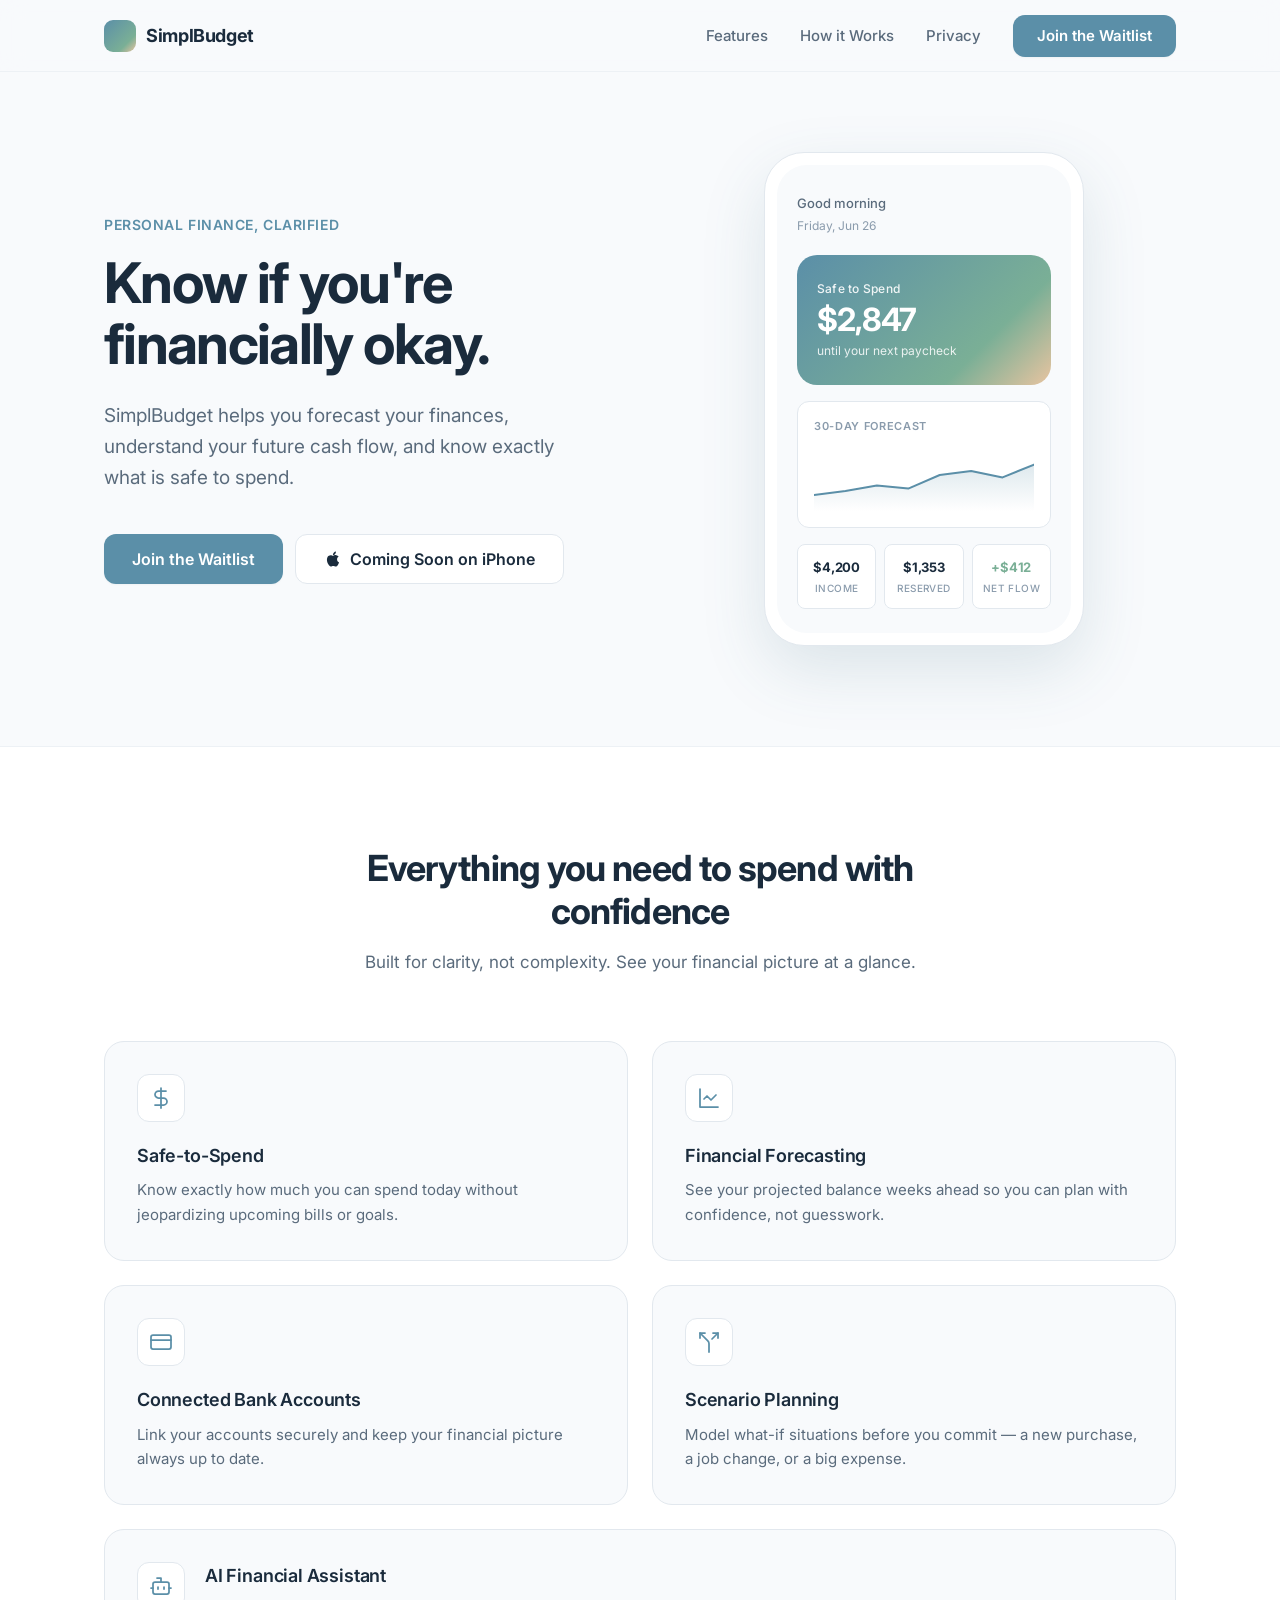
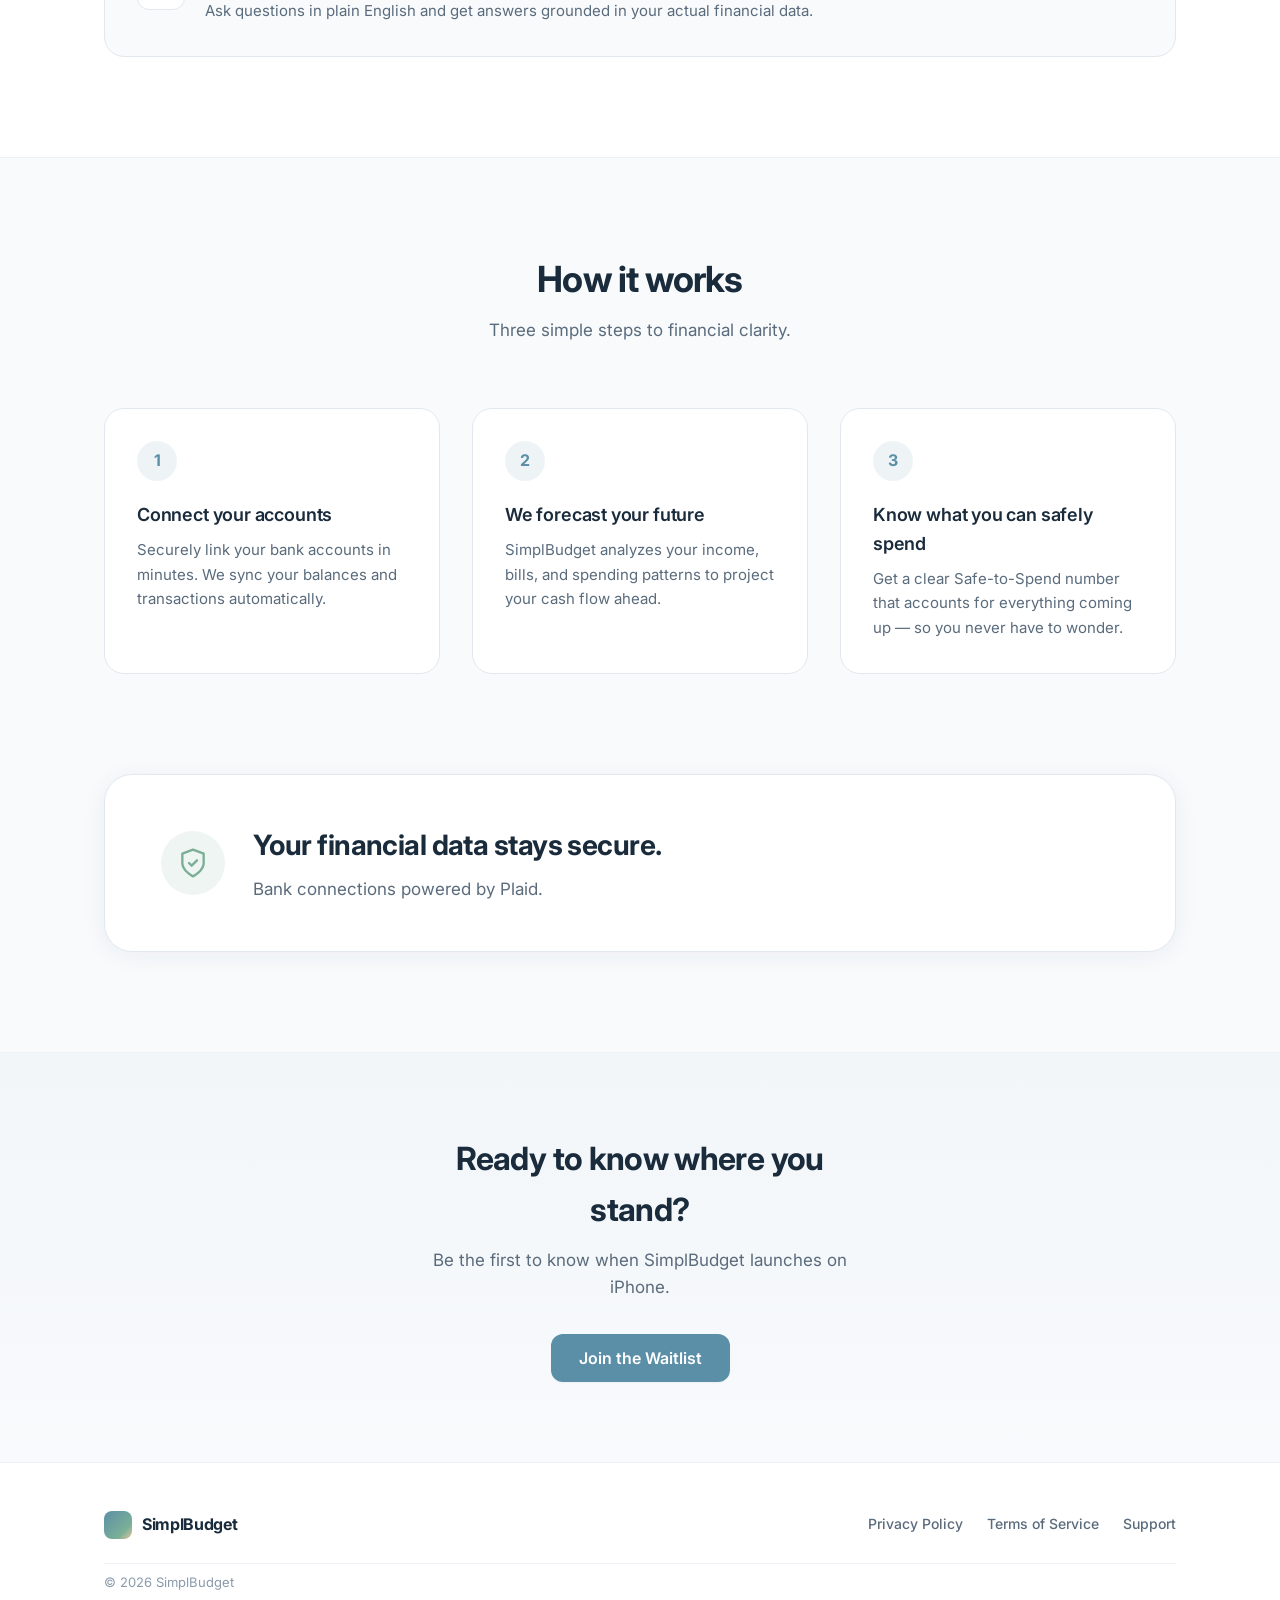
==== index.html @ ec65a3b5 "Add SimplBudget marketing landing page. Static HTML/CSS/JS site for waitlist and product overview, r" ====
<!DOCTYPE html>
<html lang="en">
<head>
  <meta charset="UTF-8">
  <meta name="viewport" content="width=device-width, initial-scale=1.0">
  <meta name="description" content="SimplBudget helps you forecast your finances, understand your future cash flow, and know exactly what is safe to spend.">
  <title>SimplBudget — Know if you're financially okay</title>
  <link rel="preconnect" href="https://fonts.googleapis.com">
  <link rel="preconnect" href="https://fonts.gstatic.com" crossorigin>
  <link href="https://fonts.googleapis.com/css2?family=Inter:wght@400;500;600;700&display=swap" rel="stylesheet">
  <link rel="stylesheet" href="style.css">
</head>
<body>

  <header class="site-header">
    <div class="container header-inner">
      <a href="/" class="logo" aria-label="SimplBudget home">
        <span class="logo-mark" aria-hidden="true"></span>
        <span class="logo-text">SimplBudget</span>
      </a>
      <nav class="site-nav" id="site-nav" aria-label="Main navigation">
        <a href="#features">Features</a>
        <a href="#how-it-works">How it Works</a>
        <a href="#privacy">Privacy</a>
      </nav>
      <button type="button" class="btn btn-primary btn-header" data-waitlist-open>
        Join the Waitlist
      </button>
      <button type="button" class="nav-toggle" id="nav-toggle" aria-label="Open menu" aria-expanded="false" aria-controls="site-nav">
        <span></span>
        <span></span>
      </button>
    </div>
  </header>

  <main>

    <section class="hero">
      <div class="container hero-inner">
        <div class="hero-content">
          <p class="eyebrow">Personal finance, clarified</p>
          <h1>Know if you're financially okay.</h1>
          <p class="hero-subheadline">
            SimplBudget helps you forecast your finances, understand your future cash flow,
            and know exactly what is safe to spend.
          </p>
          <div class="hero-actions">
            <button type="button" class="btn btn-primary btn-lg" data-waitlist-open>
              Join the Waitlist
            </button>
            <span class="btn btn-secondary btn-lg btn-badge">
              <svg class="apple-icon" width="18" height="18" viewBox="0 0 24 24" fill="currentColor" aria-hidden="true">
                <path d="M18.71 19.5c-.83 1.24-1.71 2.45-3.05 2.47-1.34.03-1.77-.79-3.29-.79-1.53 0-2 .77-3.27.82-1.31.05-2.3-1.32-3.14-2.53C4.25 17 2.94 12.45 4.7 9.39c.87-1.52 2.43-2.48 4.12-2.51 1.28-.02 2.5.87 3.29.87.78 0 2.26-1.07 3.8-.91.65.03 2.47.26 3.64 1.98-.09.06-2.17 1.28-2.15 3.81.03 3.02 2.65 4.03 2.68 4.04-.03.07-.42 1.44-1.38 2.83M13 3.5c.73-.83 1.94-1.46 2.94-1.5.13 1.17-.34 2.35-1.04 3.19-.69.85-1.83 1.51-2.95 1.42-.15-1.15.41-2.35 1.05-3.11z"/>
              </svg>
              Coming Soon on iPhone
            </span>
          </div>
        </div>

        <div class="hero-visual" aria-hidden="true">
          <div class="phone-frame">
            <div class="phone-screen">
              <div class="app-preview">
                <div class="app-header">
                  <span class="app-greeting">Good morning</span>
                  <span class="app-date">Friday, Jun 26</span>
                </div>
                <div class="safe-card">
                  <span class="safe-label">Safe to Spend</span>
                  <span class="safe-amount">$2,847</span>
                  <span class="safe-sub">until your next paycheck</span>
                </div>
                <div class="forecast-card">
                  <span class="forecast-label">30-day forecast</span>
                  <div class="forecast-chart">
                    <svg viewBox="0 0 280 80" preserveAspectRatio="none">
                      <defs>
                        <linearGradient id="chart-fill" x1="0" y1="0" x2="0" y2="1">
                          <stop offset="0%" stop-color="#5B8FA8" stop-opacity="0.2"/>
                          <stop offset="100%" stop-color="#5B8FA8" stop-opacity="0"/>
                        </linearGradient>
                      </defs>
                      <path class="chart-area" d="M0,60 L40,55 L80,48 L120,52 L160,35 L200,30 L240,38 L280,22 L280,80 L0,80 Z" fill="url(#chart-fill)"/>
                      <path class="chart-line" d="M0,60 L40,55 L80,48 L120,52 L160,35 L200,30 L240,38 L280,22" fill="none" stroke="#5B8FA8" stroke-width="2.5" stroke-linecap="round" stroke-linejoin="round"/>
                    </svg>
                  </div>
                </div>
                <div class="app-stats">
                  <div class="stat">
                    <span class="stat-value">$4,200</span>
                    <span class="stat-label">Income</span>
                  </div>
                  <div class="stat">
                    <span class="stat-value">$1,353</span>
                    <span class="stat-label">Reserved</span>
                  </div>
                  <div class="stat">
                    <span class="stat-value text-safe">+$412</span>
                    <span class="stat-label">Net flow</span>
                  </div>
                </div>
              </div>
            </div>
          </div>
        </div>
      </div>
    </section>

    <section class="features" id="features">
      <div class="container">
        <div class="section-header">
          <h2>Everything you need to spend with confidence</h2>
          <p>Built for clarity, not complexity. See your financial picture at a glance.</p>
        </div>
        <div class="features-grid">
          <article class="feature-card">
            <div class="feature-icon">
              <svg width="24" height="24" viewBox="0 0 24 24" fill="none" stroke="currentColor" stroke-width="1.75" stroke-linecap="round" stroke-linejoin="round" aria-hidden="true">
                <path d="M12 2v20M17 5H9.5a3.5 3.5 0 0 0 0 7h5a3.5 3.5 0 0 1 0 7H6"/>
              </svg>
            </div>
            <h3>Safe-to-Spend</h3>
            <p>Know exactly how much you can spend today without jeopardizing upcoming bills or goals.</p>
          </article>
          <article class="feature-card">
            <div class="feature-icon">
              <svg width="24" height="24" viewBox="0 0 24 24" fill="none" stroke="currentColor" stroke-width="1.75" stroke-linecap="round" stroke-linejoin="round" aria-hidden="true">
                <path d="M3 3v18h18"/><path d="m19 9-5 5-4-4-3 3"/>
              </svg>
            </div>
            <h3>Financial Forecasting</h3>
            <p>See your projected balance weeks ahead so you can plan with confidence, not guesswork.</p>
          </article>
          <article class="feature-card">
            <div class="feature-icon">
              <svg width="24" height="24" viewBox="0 0 24 24" fill="none" stroke="currentColor" stroke-width="1.75" stroke-linecap="round" stroke-linejoin="round" aria-hidden="true">
                <rect x="2" y="5" width="20" height="14" rx="2"/><path d="M2 10h20"/>
              </svg>
            </div>
            <h3>Connected Bank Accounts</h3>
            <p>Link your accounts securely and keep your financial picture always up to date.</p>
          </article>
          <article class="feature-card">
            <div class="feature-icon">
              <svg width="24" height="24" viewBox="0 0 24 24" fill="none" stroke="currentColor" stroke-width="1.75" stroke-linecap="round" stroke-linejoin="round" aria-hidden="true">
                <path d="M16 3h5v5"/><path d="M8 3H3v5"/><path d="M12 22v-8.3a4 4 0 0 0-1.172-2.872L3 3"/><path d="m15 9 6-6"/>
              </svg>
            </div>
            <h3>Scenario Planning</h3>
            <p>Model what-if situations before you commit — a new purchase, a job change, or a big expense.</p>
          </article>
          <article class="feature-card feature-card-wide">
            <div class="feature-icon">
              <svg width="24" height="24" viewBox="0 0 24 24" fill="none" stroke="currentColor" stroke-width="1.75" stroke-linecap="round" stroke-linejoin="round" aria-hidden="true">
                <path d="M12 8V4H8"/><rect width="16" height="12" x="4" y="8" rx="2"/><path d="M2 14h2"/><path d="M20 14h2"/><path d="M15 13v2"/><path d="M9 13v2"/>
              </svg>
            </div>
            <h3>AI Financial Assistant</h3>
            <p>Ask questions in plain English and get answers grounded in your actual financial data.</p>
          </article>
        </div>
      </div>
    </section>

    <section class="how-it-works" id="how-it-works">
      <div class="container">
        <div class="section-header">
          <h2>How it works</h2>
          <p>Three simple steps to financial clarity.</p>
        </div>
        <ol class="steps">
          <li class="step">
            <span class="step-number">1</span>
            <div class="step-content">
              <h3>Connect your accounts</h3>
              <p>Securely link your bank accounts in minutes. We sync your balances and transactions automatically.</p>
            </div>
          </li>
          <li class="step">
            <span class="step-number">2</span>
            <div class="step-content">
              <h3>We forecast your future</h3>
              <p>SimplBudget analyzes your income, bills, and spending patterns to project your cash flow ahead.</p>
            </div>
          </li>
          <li class="step">
            <span class="step-number">3</span>
            <div class="step-content">
              <h3>Know what you can safely spend</h3>
              <p>Get a clear Safe-to-Spend number that accounts for everything coming up — so you never have to wonder.</p>
            </div>
          </li>
        </ol>
      </div>
    </section>

    <section class="privacy" id="privacy">
      <div class="container">
        <div class="privacy-card">
          <div class="privacy-icon" aria-hidden="true">
            <svg width="32" height="32" viewBox="0 0 24 24" fill="none" stroke="currentColor" stroke-width="1.75" stroke-linecap="round" stroke-linejoin="round">
              <path d="M12 22s8-4 8-10V5l-8-3-8 3v7c0 6 8 10 8 10z"/>
              <path d="m9 12 2 2 4-4"/>
            </svg>
          </div>
          <div class="privacy-content">
            <h2>Your financial data stays secure.</h2>
            <p>Bank connections powered by Plaid.</p>
          </div>
        </div>
      </div>
    </section>

    <section class="cta-banner">
      <div class="container cta-inner">
        <h2>Ready to know where you stand?</h2>
        <p>Be the first to know when SimplBudget launches on iPhone.</p>
        <button type="button" class="btn btn-primary btn-lg" data-waitlist-open>
          Join the Waitlist
        </button>
      </div>
    </section>

  </main>

  <footer class="site-footer">
    <div class="container footer-inner">
      <a href="/" class="logo logo-footer" aria-label="SimplBudget home">
        <span class="logo-mark" aria-hidden="true"></span>
        <span class="logo-text">SimplBudget</span>
      </a>
      <nav class="footer-nav" aria-label="Footer navigation">
        <a href="#privacy-policy">Privacy Policy</a>
        <a href="#terms">Terms of Service</a>
        <a href="mailto:support@simplbudget.com">Support</a>
      </nav>
      <p class="copyright">&copy; 2026 SimplBudget</p>
    </div>
  </footer>

  <div class="modal-overlay" id="waitlist-modal" role="dialog" aria-modal="true" aria-labelledby="modal-title" hidden>
    <div class="modal">
      <button type="button" class="modal-close" id="modal-close" aria-label="Close dialog">
        <svg width="20" height="20" viewBox="0 0 24 24" fill="none" stroke="currentColor" stroke-width="2" stroke-linecap="round" aria-hidden="true">
          <path d="M18 6 6 18M6 6l12 12"/>
        </svg>
      </button>
      <h2 id="modal-title">Join the Waitlist</h2>
      <p class="modal-subtitle">Be the first to know when SimplBudget launches on iPhone.</p>
      <form id="waitlist-form" class="waitlist-form" novalidate>
        <label for="email" class="sr-only">Email address</label>
        <input
          type="email"
          id="email"
          name="email"
          placeholder="you@example.com"
          autocomplete="email"
          required
        >
        <button type="submit" class="btn btn-primary btn-full">Join the Waitlist</button>
      </form>
      <p class="form-message" id="form-message" role="status" aria-live="polite"></p>
    </div>
  </div>

  <script src="script.js"></script>
</body>
</html>
---- style.css ----
/* ==========================================================================
   SimplBudget Landing Page
   Brand palette from app: sky blue #5B8FA8, sage green #7AAF96
   ========================================================================== */

:root {
  --color-primary: #5B8FA8;
  --color-primary-light: #8FB4C8;
  --color-primary-dark: #3D6B82;
  --color-accent: #7AAF96;
  --color-accent-light: #A8CEBB;
  --color-sunrise: #E8C4A0;
  --color-bg: #F8FAFC;
  --color-surface: #FFFFFF;
  --color-surface-elevated: #F2F6F9;
  --color-text: #1A2B3C;
  --color-text-secondary: #5A6B7C;
  --color-text-tertiary: #8A9BAC;
  --color-border: #E2E8EE;
  --color-divider: #EDF1F5;

  --font-sans: "Inter", -apple-system, BlinkMacSystemFont, "Segoe UI", Roboto, sans-serif;

  --radius-sm: 8px;
  --radius-md: 12px;
  --radius-lg: 20px;
  --radius-xl: 28px;

  --shadow-sm: 0 1px 2px rgba(26, 43, 60, 0.04);
  --shadow-md: 0 4px 24px rgba(26, 43, 60, 0.06);
  --shadow-lg: 0 12px 48px rgba(26, 43, 60, 0.08);
  --shadow-phone: 0 24px 64px rgba(61, 107, 130, 0.15);

  --container-max: 1120px;
  --header-height: 72px;
}

/* Reset */

*,
*::before,
*::after {
  box-sizing: border-box;
  margin: 0;
  padding: 0;
}

html {
  scroll-behavior: smooth;
  -webkit-text-size-adjust: 100%;
}

body {
  font-family: var(--font-sans);
  font-size: 16px;
  line-height: 1.6;
  color: var(--color-text);
  background-color: var(--color-bg);
  -webkit-font-smoothing: antialiased;
  -moz-osx-font-smoothing: grayscale;
}

img,
svg {
  display: block;
  max-width: 100%;
}

a {
  color: inherit;
  text-decoration: none;
}

button,
input {
  font: inherit;
  color: inherit;
}

ul,
ol {
  list-style: none;
}

.sr-only {
  position: absolute;
  width: 1px;
  height: 1px;
  padding: 0;
  margin: -1px;
  overflow: hidden;
  clip: rect(0, 0, 0, 0);
  white-space: nowrap;
  border: 0;
}

/* Layout */

.container {
  width: 100%;
  max-width: var(--container-max);
  margin-inline: auto;
  padding-inline: 24px;
}

/* Buttons */

.btn {
  display: inline-flex;
  align-items: center;
  justify-content: center;
  gap: 8px;
  padding: 12px 24px;
  font-size: 0.9375rem;
  font-weight: 600;
  line-height: 1.25;
  border-radius: var(--radius-md);
  border: none;
  cursor: pointer;
  white-space: nowrap;
  transition: background-color 0.15s ease, box-shadow 0.15s ease, color 0.15s ease;
}

.btn-primary {
  background-color: var(--color-primary);
  color: #fff;
  box-shadow: var(--shadow-sm);
}

.btn-primary:hover {
  background-color: var(--color-primary-dark);
  box-shadow: var(--shadow-md);
}

.btn-secondary {
  background-color: var(--color-surface);
  color: var(--color-text);
  border: 1px solid var(--color-border);
}

.btn-secondary:hover {
  background-color: var(--color-surface-elevated);
  border-color: var(--color-text-tertiary);
}

.btn-lg {
  padding: 14px 28px;
  font-size: 1rem;
  border-radius: var(--radius-md);
}

.btn-full {
  width: 100%;
}

.btn-badge {
  cursor: default;
  pointer-events: none;
}

.apple-icon {
  flex-shrink: 0;
}

/* Header */

.site-header {
  position: sticky;
  top: 0;
  z-index: 100;
  height: var(--header-height);
  background-color: rgba(248, 250, 252, 0.85);
  backdrop-filter: blur(12px);
  -webkit-backdrop-filter: blur(12px);
  border-bottom: 1px solid var(--color-divider);
}

.header-inner {
  display: flex;
  align-items: center;
  height: var(--header-height);
  gap: 32px;
}

.logo {
  display: flex;
  align-items: center;
  gap: 10px;
  flex-shrink: 0;
}

.logo-mark {
  width: 32px;
  height: 32px;
  border-radius: 9px;
  background: linear-gradient(135deg, var(--color-primary) 0%, var(--color-accent) 72%, var(--color-sunrise) 100%);
}

.logo-text {
  font-size: 1.125rem;
  font-weight: 700;
  letter-spacing: -0.02em;
  color: var(--color-text);
}

.site-nav {
  display: flex;
  align-items: center;
  gap: 32px;
  margin-left: auto;
}

.site-nav a {
  font-size: 0.9375rem;
  font-weight: 500;
  color: var(--color-text-secondary);
  transition: color 0.15s ease;
}

.site-nav a:hover {
  color: var(--color-text);
}

.btn-header {
  flex-shrink: 0;
}

.nav-toggle {
  display: none;
  flex-direction: column;
  justify-content: center;
  gap: 6px;
  width: 40px;
  height: 40px;
  padding: 8px;
  background: none;
  border: none;
  cursor: pointer;
  margin-left: auto;
}

.nav-toggle span {
  display: block;
  width: 100%;
  height: 2px;
  background-color: var(--color-text);
  border-radius: 1px;
  transition: transform 0.2s ease, opacity 0.2s ease;
}

.nav-toggle[aria-expanded="true"] span:first-child {
  transform: translateY(4px) rotate(45deg);
}

.nav-toggle[aria-expanded="true"] span:last-child {
  transform: translateY(-4px) rotate(-45deg);
}

/* Hero */

.hero {
  padding: 80px 0 100px;
}

.hero-inner {
  display: grid;
  grid-template-columns: 1fr 1fr;
  gap: 64px;
  align-items: center;
}

.eyebrow {
  font-size: 0.875rem;
  font-weight: 600;
  letter-spacing: 0.04em;
  text-transform: uppercase;
  color: var(--color-primary);
  margin-bottom: 16px;
}

.hero h1 {
  font-size: clamp(2.5rem, 5vw, 3.5rem);
  font-weight: 700;
  line-height: 1.1;
  letter-spacing: -0.03em;
  color: var(--color-text);
  margin-bottom: 24px;
}

.hero-subheadline {
  font-size: 1.1875rem;
  line-height: 1.65;
  color: var(--color-text-secondary);
  max-width: 480px;
  margin-bottom: 40px;
}

.hero-actions {
  display: flex;
  flex-wrap: wrap;
  gap: 12px;
}

/* Phone mockup */

.hero-visual {
  display: flex;
  justify-content: center;
}

.phone-frame {
  width: 100%;
  max-width: 320px;
  padding: 12px;
  background: var(--color-surface);
  border-radius: 40px;
  border: 1px solid var(--color-border);
  box-shadow: var(--shadow-phone);
}

.phone-screen {
  border-radius: 30px;
  overflow: hidden;
  background: var(--color-bg);
}

.app-preview {
  padding: 28px 20px 24px;
}

.app-header {
  display: flex;
  flex-direction: column;
  gap: 2px;
  margin-bottom: 20px;
}

.app-greeting {
  font-size: 0.8125rem;
  font-weight: 500;
  color: var(--color-text-secondary);
}

.app-date {
  font-size: 0.75rem;
  color: var(--color-text-tertiary);
}

.safe-card {
  display: flex;
  flex-direction: column;
  gap: 4px;
  padding: 24px 20px;
  border-radius: var(--radius-lg);
  background: linear-gradient(135deg, var(--color-primary) 0%, var(--color-accent) 72%, var(--color-sunrise) 100%);
  color: #fff;
  margin-bottom: 16px;
}

.safe-label {
  font-size: 0.75rem;
  font-weight: 500;
  opacity: 0.9;
  letter-spacing: 0.02em;
}

.safe-amount {
  font-size: 2rem;
  font-weight: 700;
  letter-spacing: -0.03em;
  line-height: 1.1;
}

.safe-sub {
  font-size: 0.75rem;
  opacity: 0.85;
}

.forecast-card {
  padding: 16px;
  background: var(--color-surface);
  border-radius: var(--radius-md);
  border: 1px solid var(--color-border);
  margin-bottom: 16px;
}

.forecast-label {
  display: block;
  font-size: 0.6875rem;
  font-weight: 600;
  text-transform: uppercase;
  letter-spacing: 0.06em;
  color: var(--color-text-tertiary);
  margin-bottom: 12px;
}

.forecast-chart {
  height: 64px;
}

.forecast-chart svg {
  width: 100%;
  height: 100%;
}

.app-stats {
  display: grid;
  grid-template-columns: repeat(3, 1fr);
  gap: 8px;
}

.stat {
  display: flex;
  flex-direction: column;
  gap: 2px;
  padding: 12px 8px;
  background: var(--color-surface);
  border-radius: var(--radius-sm);
  border: 1px solid var(--color-border);
  text-align: center;
}

.stat-value {
  font-size: 0.8125rem;
  font-weight: 700;
  letter-spacing: -0.02em;
  color: var(--color-text);
}

.stat-value.text-safe {
  color: var(--color-accent);
}

.stat-label {
  font-size: 0.625rem;
  font-weight: 500;
  color: var(--color-text-tertiary);
  text-transform: uppercase;
  letter-spacing: 0.04em;
}

/* Section shared */

.section-header {
  text-align: center;
  max-width: 560px;
  margin-inline: auto;
  margin-bottom: 64px;
}

.section-header h2 {
  font-size: clamp(1.75rem, 3.5vw, 2.25rem);
  font-weight: 700;
  letter-spacing: -0.025em;
  line-height: 1.2;
  margin-bottom: 16px;
}

.section-header p {
  font-size: 1.0625rem;
  color: var(--color-text-secondary);
  line-height: 1.6;
}

/* Features */

.features {
  padding: 100px 0;
  background: var(--color-surface);
  border-top: 1px solid var(--color-divider);
  border-bottom: 1px solid var(--color-divider);
}

.features-grid {
  display: grid;
  grid-template-columns: repeat(2, 1fr);
  gap: 24px;
}

.feature-card {
  padding: 32px;
  background: var(--color-bg);
  border-radius: var(--radius-lg);
  border: 1px solid var(--color-border);
}

.feature-card-wide {
  grid-column: 1 / -1;
  display: grid;
  grid-template-columns: auto 1fr;
  grid-template-rows: auto auto;
  column-gap: 20px;
  row-gap: 8px;
  align-items: start;
}

.feature-card-wide .feature-icon {
  grid-row: 1 / 3;
}

.feature-icon {
  display: flex;
  align-items: center;
  justify-content: center;
  width: 48px;
  height: 48px;
  border-radius: var(--radius-md);
  background: var(--color-surface);
  color: var(--color-primary);
  border: 1px solid var(--color-border);
  margin-bottom: 20px;
}

.feature-card-wide .feature-icon {
  margin-bottom: 0;
}

.feature-card h3 {
  font-size: 1.125rem;
  font-weight: 600;
  letter-spacing: -0.01em;
  margin-bottom: 8px;
}

.feature-card-wide h3 {
  margin-bottom: 0;
  align-self: end;
}

.feature-card p {
  font-size: 0.9375rem;
  color: var(--color-text-secondary);
  line-height: 1.65;
}

/* How it Works */

.how-it-works {
  padding: 100px 0;
}

.steps {
  display: grid;
  grid-template-columns: repeat(3, 1fr);
  gap: 32px;
  counter-reset: step;
}

.step {
  display: flex;
  flex-direction: column;
  gap: 20px;
  padding: 32px;
  background: var(--color-surface);
  border-radius: var(--radius-lg);
  border: 1px solid var(--color-border);
}

.step-number {
  display: flex;
  align-items: center;
  justify-content: center;
  width: 40px;
  height: 40px;
  font-size: 1rem;
  font-weight: 700;
  color: var(--color-primary);
  background: rgba(91, 143, 168, 0.1);
  border-radius: 50%;
}

.step-content h3 {
  font-size: 1.125rem;
  font-weight: 600;
  letter-spacing: -0.01em;
  margin-bottom: 8px;
}

.step-content p {
  font-size: 0.9375rem;
  color: var(--color-text-secondary);
  line-height: 1.65;
}

/* Privacy */

.privacy {
  padding: 0 0 100px;
}

.privacy-card {
  display: flex;
  align-items: center;
  gap: 28px;
  padding: 48px 56px;
  background: var(--color-surface);
  border-radius: var(--radius-xl);
  border: 1px solid var(--color-border);
  box-shadow: var(--shadow-md);
}

.privacy-icon {
  display: flex;
  align-items: center;
  justify-content: center;
  flex-shrink: 0;
  width: 64px;
  height: 64px;
  border-radius: 50%;
  background: rgba(122, 175, 150, 0.12);
  color: var(--color-accent);
}

.privacy-content h2 {
  font-size: clamp(1.375rem, 2.5vw, 1.75rem);
  font-weight: 700;
  letter-spacing: -0.02em;
  margin-bottom: 8px;
}

.privacy-content p {
  font-size: 1.0625rem;
  color: var(--color-text-secondary);
}

/* CTA Banner */

.cta-banner {
  padding: 80px 0;
  background: linear-gradient(180deg, var(--color-surface-elevated) 0%, var(--color-bg) 100%);
  border-top: 1px solid var(--color-divider);
}

.cta-inner {
  text-align: center;
  max-width: 520px;
}

.cta-inner h2 {
  font-size: clamp(1.5rem, 3vw, 2rem);
  font-weight: 700;
  letter-spacing: -0.02em;
  margin-bottom: 12px;
}

.cta-inner p {
  font-size: 1.0625rem;
  color: var(--color-text-secondary);
  margin-bottom: 32px;
}

/* Footer */

.site-footer {
  padding: 48px 0;
  border-top: 1px solid var(--color-divider);
  background: var(--color-surface);
}

.footer-inner {
  display: flex;
  flex-wrap: wrap;
  align-items: center;
  gap: 24px 40px;
}

.logo-footer .logo-mark {
  width: 28px;
  height: 28px;
  border-radius: 8px;
}

.logo-footer .logo-text {
  font-size: 1rem;
}

.footer-nav {
  display: flex;
  flex-wrap: wrap;
  gap: 24px;
  margin-left: auto;
}

.footer-nav a {
  font-size: 0.875rem;
  font-weight: 500;
  color: var(--color-text-secondary);
  transition: color 0.15s ease;
}

.footer-nav a:hover {
  color: var(--color-text);
}

.copyright {
  width: 100%;
  font-size: 0.8125rem;
  color: var(--color-text-tertiary);
  padding-top: 8px;
  border-top: 1px solid var(--color-divider);
}

/* Modal */

.modal-overlay {
  position: fixed;
  inset: 0;
  z-index: 200;
  display: flex;
  align-items: center;
  justify-content: center;
  padding: 24px;
  background: rgba(26, 43, 60, 0.4);
  backdrop-filter: blur(4px);
  -webkit-backdrop-filter: blur(4px);
}

.modal-overlay[hidden] {
  display: none;
}

.modal {
  position: relative;
  width: 100%;
  max-width: 440px;
  padding: 40px;
  background: var(--color-surface);
  border-radius: var(--radius-xl);
  box-shadow: var(--shadow-lg);
}

.modal-close {
  position: absolute;
  top: 16px;
  right: 16px;
  display: flex;
  align-items: center;
  justify-content: center;
  width: 36px;
  height: 36px;
  padding: 0;
  background: none;
  border: none;
  border-radius: var(--radius-sm);
  color: var(--color-text-tertiary);
  cursor: pointer;
  transition: background-color 0.15s ease, color 0.15s ease;
}

.modal-close:hover {
  background: var(--color-surface-elevated);
  color: var(--color-text);
}

.modal h2 {
  font-size: 1.5rem;
  font-weight: 700;
  letter-spacing: -0.02em;
  margin-bottom: 8px;
}

.modal-subtitle {
  font-size: 0.9375rem;
  color: var(--color-text-secondary);
  margin-bottom: 28px;
}

.waitlist-form {
  display: flex;
  flex-direction: column;
  gap: 12px;
}

.waitlist-form input {
  width: 100%;
  padding: 14px 16px;
  font-size: 1rem;
  background: var(--color-bg);
  border: 1px solid var(--color-border);
  border-radius: var(--radius-md);
  outline: none;
  transition: border-color 0.15s ease, box-shadow 0.15s ease;
}

.waitlist-form input::placeholder {
  color: var(--color-text-tertiary);
}

.waitlist-form input:focus {
  border-color: var(--color-primary);
  box-shadow: 0 0 0 3px rgba(91, 143, 168, 0.15);
}

.waitlist-form input:invalid:not(:placeholder-shown) {
  border-color: #C97B7B;
}

.form-message {
  margin-top: 16px;
  font-size: 0.875rem;
  text-align: center;
  min-height: 1.4em;
}

.form-message.success {
  color: var(--color-accent);
}

.form-message.error {
  color: #C97B7B;
}

/* Responsive */

@media (max-width: 960px) {
  .hero-inner {
    grid-template-columns: 1fr;
    gap: 56px;
    text-align: center;
  }

  .hero-subheadline {
    margin-inline: auto;
  }

  .hero-actions {
    justify-content: center;
  }

  .hero-visual {
    order: -1;
  }

  .phone-frame {
    max-width: 280px;
  }

  .steps {
    grid-template-columns: 1fr;
    max-width: 480px;
    margin-inline: auto;
  }
}

@media (max-width: 768px) {
  .site-nav {
    display: none;
    position: absolute;
    top: var(--header-height);
    left: 0;
    right: 0;
    flex-direction: column;
    align-items: stretch;
    gap: 0;
    margin: 0;
    padding: 16px 24px 24px;
    background: rgba(248, 250, 252, 0.98);
    backdrop-filter: blur(12px);
    -webkit-backdrop-filter: blur(12px);
    border-bottom: 1px solid var(--color-divider);
  }

  .site-nav.is-open {
    display: flex;
  }

  .site-nav a {
    padding: 14px 0;
    font-size: 1rem;
    border-bottom: 1px solid var(--color-divider);
  }

  .site-nav a:last-child {
    border-bottom: none;
  }

  .btn-header {
    display: none;
  }

  .nav-toggle {
    display: flex;
  }

  .header-inner {
    position: relative;
  }

  .features-grid {
    grid-template-columns: 1fr;
  }

  .feature-card-wide {
    grid-template-columns: 1fr;
    grid-template-rows: auto;
  }

  .feature-card-wide .feature-icon {
    grid-row: auto;
    margin-bottom: 20px;
  }

  .feature-card-wide h3 {
    align-self: auto;
  }

  .privacy-card {
    flex-direction: column;
    text-align: center;
    padding: 40px 32px;
  }

  .footer-inner {
    flex-direction: column;
    align-items: flex-start;
  }

  .footer-nav {
    margin-left: 0;
    flex-direction: column;
    gap: 16px;
  }

  .hero {
    padding: 48px 0 72px;
  }

  .features,
  .how-it-works {
    padding: 72px 0;
  }

  .privacy {
    padding-bottom: 72px;
  }

  .cta-banner {
    padding: 64px 0;
  }
}

@media (max-width: 480px) {
  .container {
    padding-inline: 20px;
  }

  .hero-actions {
    flex-direction: column;
    width: 100%;
  }

  .hero-actions .btn {
    width: 100%;
  }

  .feature-card {
    padding: 24px;
  }

  .modal {
    padding: 32px 24px;
  }
}
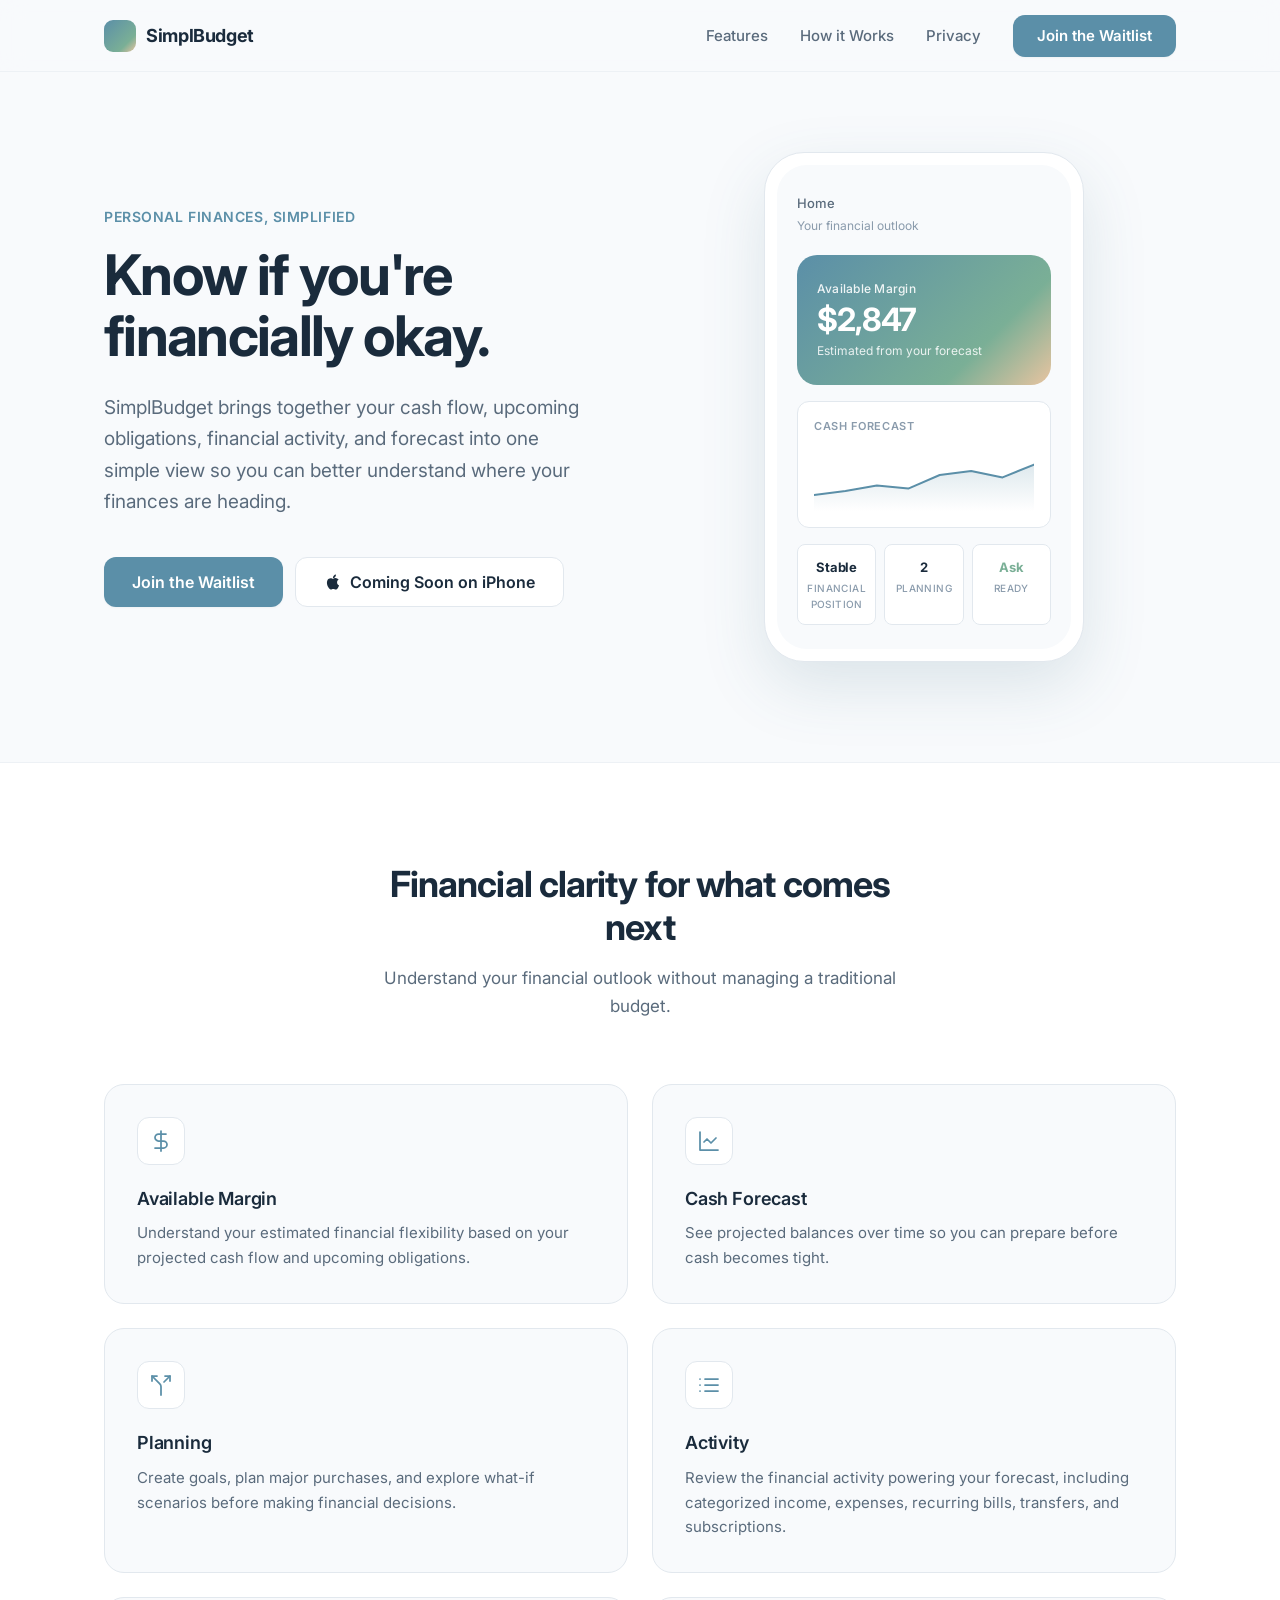
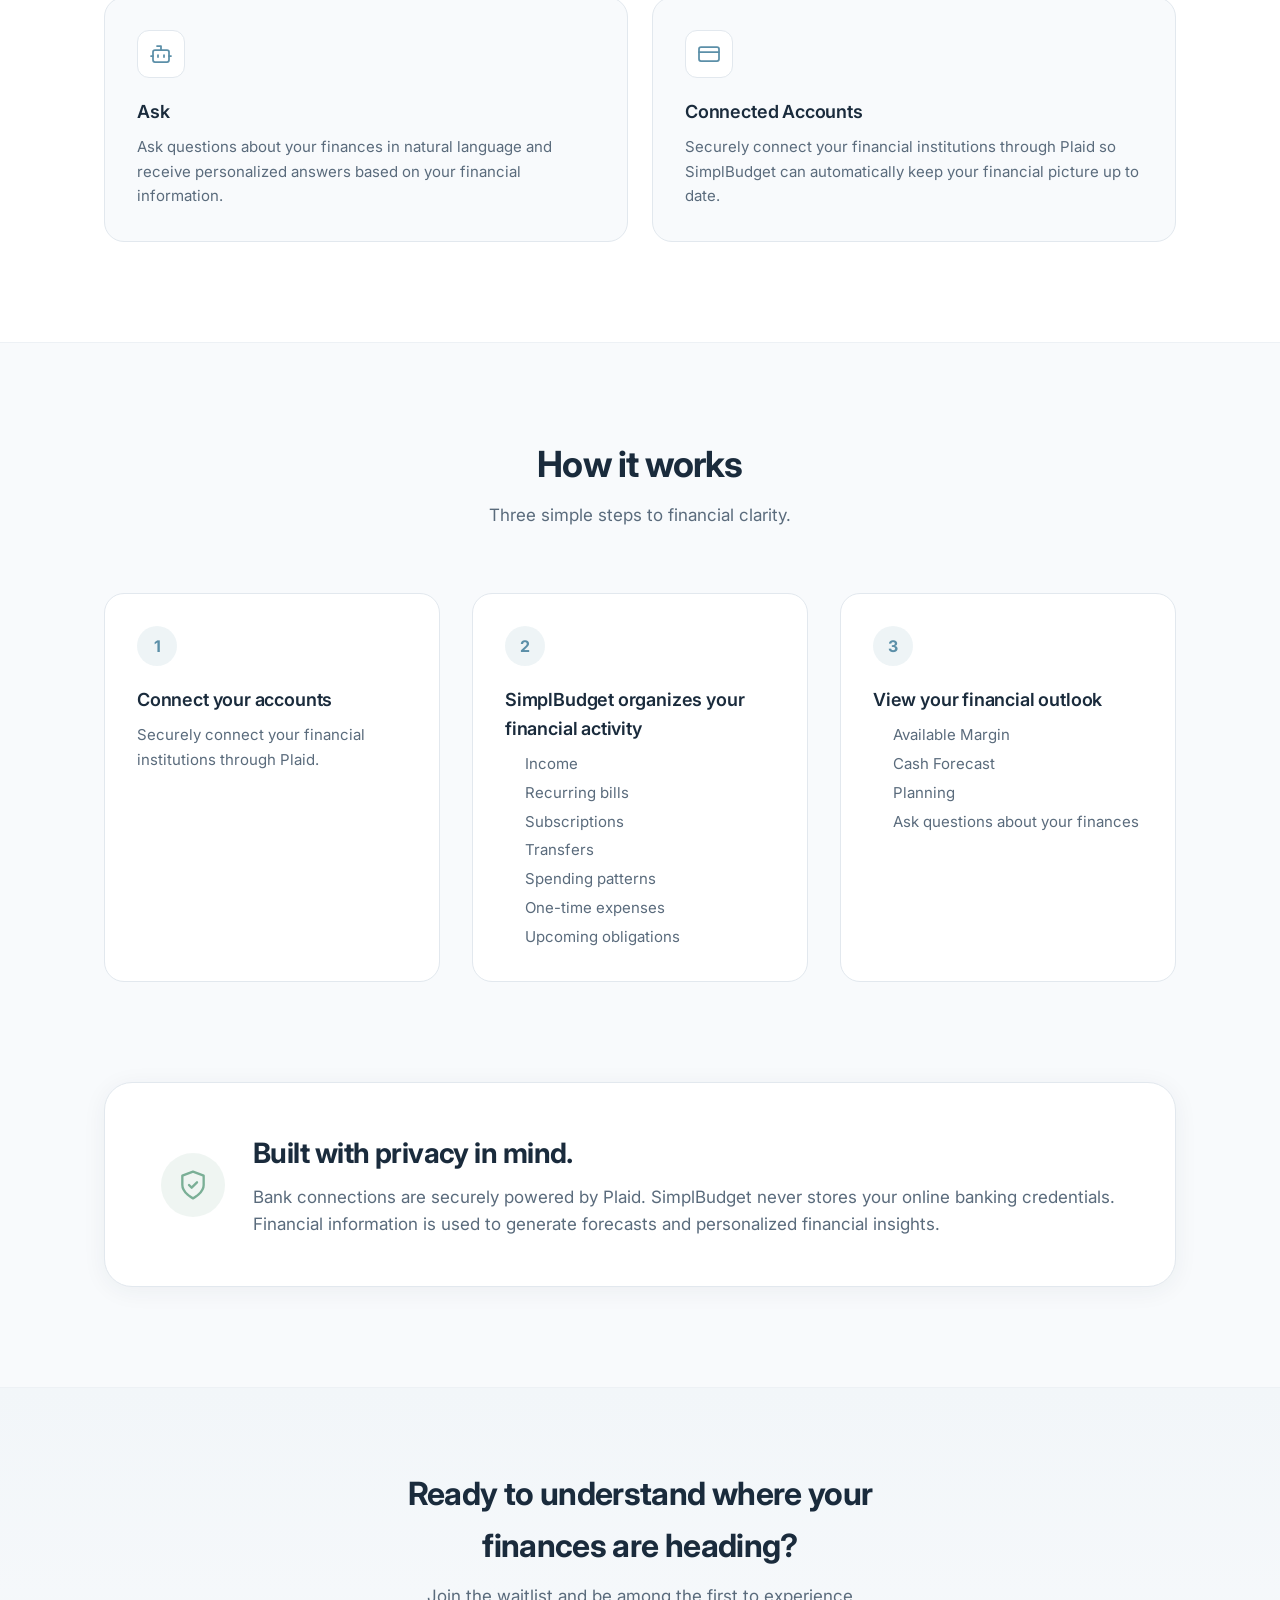
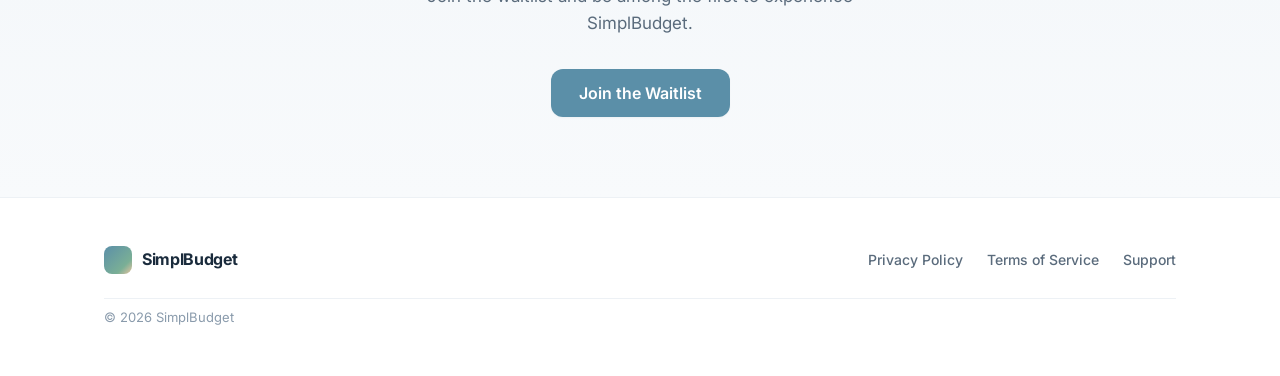
==== commit 6a8752a3: "Refresh website copy for Financial Engine V2 positioning" ====
--- a/index.html
+++ b/index.html
@@ -3,7 +3,8 @@
 <head>
   <meta charset="UTF-8">
   <meta name="viewport" content="width=device-width, initial-scale=1.0">
-  <meta name="description" content="SimplBudget helps you forecast your finances, understand your future cash flow, and know exactly what is safe to spend.">
+  <meta name="description" content="SimplBudget is a personal finance forecast and cash flow planning app. See your estimated Available Margin, cash forecast, and financial outlook in one clear view.">
+  <meta name="keywords" content="financial forecast, cash flow forecast, personal finance forecast, financial planning, cash flow planning, Available Margin">
   <title>SimplBudget — Know if you're financially okay</title>
   <link rel="preconnect" href="https://fonts.googleapis.com">
   <link rel="preconnect" href="https://fonts.gstatic.com" crossorigin>
@@ -38,11 +39,11 @@
     <section class="hero">
       <div class="container hero-inner">
         <div class="hero-content">
-          <p class="eyebrow">Personal finance, clarified</p>
+          <p class="eyebrow">Personal finances, simplified</p>
           <h1>Know if you're financially okay.</h1>
           <p class="hero-subheadline">
-            SimplBudget helps you forecast your finances, understand your future cash flow,
-            and know exactly what is safe to spend.
+            SimplBudget brings together your cash flow, upcoming obligations, financial activity,
+            and forecast into one simple view so you can better understand where your finances are heading.
           </p>
           <div class="hero-actions">
             <button type="button" class="btn btn-primary btn-lg" data-waitlist-open>
@@ -62,16 +63,16 @@
             <div class="phone-screen">
               <div class="app-preview">
                 <div class="app-header">
-                  <span class="app-greeting">Good morning</span>
-                  <span class="app-date">Friday, Jun 26</span>
+                  <span class="app-greeting">Home</span>
+                  <span class="app-date">Your financial outlook</span>
                 </div>
                 <div class="safe-card">
-                  <span class="safe-label">Safe to Spend</span>
+                  <span class="safe-label">Available Margin</span>
                   <span class="safe-amount">$2,847</span>
-                  <span class="safe-sub">until your next paycheck</span>
+                  <span class="safe-sub">Estimated from your forecast</span>
                 </div>
                 <div class="forecast-card">
-                  <span class="forecast-label">30-day forecast</span>
+                  <span class="forecast-label">Cash Forecast</span>
                   <div class="forecast-chart">
                     <svg viewBox="0 0 280 80" preserveAspectRatio="none">
                       <defs>
@@ -87,16 +88,16 @@
                 </div>
                 <div class="app-stats">
                   <div class="stat">
-                    <span class="stat-value">$4,200</span>
-                    <span class="stat-label">Income</span>
+                    <span class="stat-value">Stable</span>
+                    <span class="stat-label">Financial Position</span>
                   </div>
                   <div class="stat">
-                    <span class="stat-value">$1,353</span>
-                    <span class="stat-label">Reserved</span>
+                    <span class="stat-value">2</span>
+                    <span class="stat-label">Planning</span>
                   </div>
                   <div class="stat">
-                    <span class="stat-value text-safe">+$412</span>
-                    <span class="stat-label">Net flow</span>
+                    <span class="stat-value text-safe">Ask</span>
+                    <span class="stat-label">Ready</span>
                   </div>
                 </div>
               </div>
@@ -109,8 +110,8 @@
     <section class="features" id="features">
       <div class="container">
         <div class="section-header">
-          <h2>Everything you need to spend with confidence</h2>
-          <p>Built for clarity, not complexity. See your financial picture at a glance.</p>
+          <h2>Financial clarity for what comes next</h2>
+          <p>Understand your financial outlook without managing a traditional budget.</p>
         </div>
         <div class="features-grid">
           <article class="feature-card">
@@ -119,8 +120,8 @@
                 <path d="M12 2v20M17 5H9.5a3.5 3.5 0 0 0 0 7h5a3.5 3.5 0 0 1 0 7H6"/>
               </svg>
             </div>
-            <h3>Safe-to-Spend</h3>
-            <p>Know exactly how much you can spend today without jeopardizing upcoming bills or goals.</p>
+            <h3>Available Margin</h3>
+            <p>Understand your estimated financial flexibility based on your projected cash flow and upcoming obligations.</p>
           </article>
           <article class="feature-card">
             <div class="feature-icon">
@@ -128,8 +129,35 @@
                 <path d="M3 3v18h18"/><path d="m19 9-5 5-4-4-3 3"/>
               </svg>
             </div>
-            <h3>Financial Forecasting</h3>
-            <p>See your projected balance weeks ahead so you can plan with confidence, not guesswork.</p>
+            <h3>Cash Forecast</h3>
+            <p>See projected balances over time so you can prepare before cash becomes tight.</p>
+          </article>
+          <article class="feature-card">
+            <div class="feature-icon">
+              <svg width="24" height="24" viewBox="0 0 24 24" fill="none" stroke="currentColor" stroke-width="1.75" stroke-linecap="round" stroke-linejoin="round" aria-hidden="true">
+                <path d="M16 3h5v5"/><path d="M8 3H3v5"/><path d="M12 22v-8.3a4 4 0 0 0-1.172-2.872L3 3"/><path d="m15 9 6-6"/>
+              </svg>
+            </div>
+            <h3>Planning</h3>
+            <p>Create goals, plan major purchases, and explore what-if scenarios before making financial decisions.</p>
+          </article>
+          <article class="feature-card">
+            <div class="feature-icon">
+              <svg width="24" height="24" viewBox="0 0 24 24" fill="none" stroke="currentColor" stroke-width="1.75" stroke-linecap="round" stroke-linejoin="round" aria-hidden="true">
+                <path d="M8 6h13"/><path d="M8 12h13"/><path d="M8 18h13"/><path d="M3 6h.01"/><path d="M3 12h.01"/><path d="M3 18h.01"/>
+              </svg>
+            </div>
+            <h3>Activity</h3>
+            <p>Review the financial activity powering your forecast, including categorized income, expenses, recurring bills, transfers, and subscriptions.</p>
+          </article>
+          <article class="feature-card">
+            <div class="feature-icon">
+              <svg width="24" height="24" viewBox="0 0 24 24" fill="none" stroke="currentColor" stroke-width="1.75" stroke-linecap="round" stroke-linejoin="round" aria-hidden="true">
+                <path d="M12 8V4H8"/><rect width="16" height="12" x="4" y="8" rx="2"/><path d="M2 14h2"/><path d="M20 14h2"/><path d="M15 13v2"/><path d="M9 13v2"/>
+              </svg>
+            </div>
+            <h3>Ask</h3>
+            <p>Ask questions about your finances in natural language and receive personalized answers based on your financial information.</p>
           </article>
           <article class="feature-card">
             <div class="feature-icon">
@@ -137,26 +165,8 @@
                 <rect x="2" y="5" width="20" height="14" rx="2"/><path d="M2 10h20"/>
               </svg>
             </div>
-            <h3>Connected Bank Accounts</h3>
-            <p>Link your accounts securely and keep your financial picture always up to date.</p>
-          </article>
-          <article class="feature-card">
-            <div class="feature-icon">
-              <svg width="24" height="24" viewBox="0 0 24 24" fill="none" stroke="currentColor" stroke-width="1.75" stroke-linecap="round" stroke-linejoin="round" aria-hidden="true">
-                <path d="M16 3h5v5"/><path d="M8 3H3v5"/><path d="M12 22v-8.3a4 4 0 0 0-1.172-2.872L3 3"/><path d="m15 9 6-6"/>
-              </svg>
-            </div>
-            <h3>Scenario Planning</h3>
-            <p>Model what-if situations before you commit — a new purchase, a job change, or a big expense.</p>
-          </article>
-          <article class="feature-card feature-card-wide">
-            <div class="feature-icon">
-              <svg width="24" height="24" viewBox="0 0 24 24" fill="none" stroke="currentColor" stroke-width="1.75" stroke-linecap="round" stroke-linejoin="round" aria-hidden="true">
-                <path d="M12 8V4H8"/><rect width="16" height="12" x="4" y="8" rx="2"/><path d="M2 14h2"/><path d="M20 14h2"/><path d="M15 13v2"/><path d="M9 13v2"/>
-              </svg>
-            </div>
-            <h3>AI Financial Assistant</h3>
-            <p>Ask questions in plain English and get answers grounded in your actual financial data.</p>
+            <h3>Connected Accounts</h3>
+            <p>Securely connect your financial institutions through Plaid so SimplBudget can automatically keep your financial picture up to date.</p>
           </article>
         </div>
       </div>
@@ -173,21 +183,34 @@
             <span class="step-number">1</span>
             <div class="step-content">
               <h3>Connect your accounts</h3>
-              <p>Securely link your bank accounts in minutes. We sync your balances and transactions automatically.</p>
+              <p>Securely connect your financial institutions through Plaid.</p>
             </div>
           </li>
           <li class="step">
             <span class="step-number">2</span>
             <div class="step-content">
-              <h3>We forecast your future</h3>
-              <p>SimplBudget analyzes your income, bills, and spending patterns to project your cash flow ahead.</p>
+              <h3>SimplBudget organizes your financial activity</h3>
+              <ul class="step-list">
+                <li>Income</li>
+                <li>Recurring bills</li>
+                <li>Subscriptions</li>
+                <li>Transfers</li>
+                <li>Spending patterns</li>
+                <li>One-time expenses</li>
+                <li>Upcoming obligations</li>
+              </ul>
             </div>
           </li>
           <li class="step">
             <span class="step-number">3</span>
             <div class="step-content">
-              <h3>Know what you can safely spend</h3>
-              <p>Get a clear Safe-to-Spend number that accounts for everything coming up — so you never have to wonder.</p>
+              <h3>View your financial outlook</h3>
+              <ul class="step-list">
+                <li>Available Margin</li>
+                <li>Cash Forecast</li>
+                <li>Planning</li>
+                <li>Ask questions about your finances</li>
+              </ul>
             </div>
           </li>
         </ol>
@@ -204,8 +227,8 @@
             </svg>
           </div>
           <div class="privacy-content">
-            <h2>Your financial data stays secure.</h2>
-            <p>Bank connections powered by Plaid.</p>
+            <h2>Built with privacy in mind.</h2>
+            <p>Bank connections are securely powered by Plaid. SimplBudget never stores your online banking credentials. Financial information is used to generate forecasts and personalized financial insights.</p>
           </div>
         </div>
       </div>
@@ -213,8 +236,8 @@
 
     <section class="cta-banner">
       <div class="container cta-inner">
-        <h2>Ready to know where you stand?</h2>
-        <p>Be the first to know when SimplBudget launches on iPhone.</p>
+        <h2>Ready to understand where your finances are heading?</h2>
+        <p>Join the waitlist and be among the first to experience SimplBudget.</p>
         <button type="button" class="btn btn-primary btn-lg" data-waitlist-open>
           Join the Waitlist
         </button>
--- a/style.css
+++ b/style.css
@@ -582,6 +582,18 @@
   line-height: 1.65;
 }
 
+.step-list {
+  font-size: 0.9375rem;
+  color: var(--color-text-secondary);
+  line-height: 1.65;
+  padding-left: 1.25rem;
+  margin: 0;
+}
+
+.step-list li + li {
+  margin-top: 4px;
+}
+
 /* Privacy */
 
 .privacy {
@@ -825,10 +837,6 @@
 
   .hero-actions {
     justify-content: center;
-  }
-
-  .hero-visual {
-    order: -1;
   }
 
   .phone-frame {
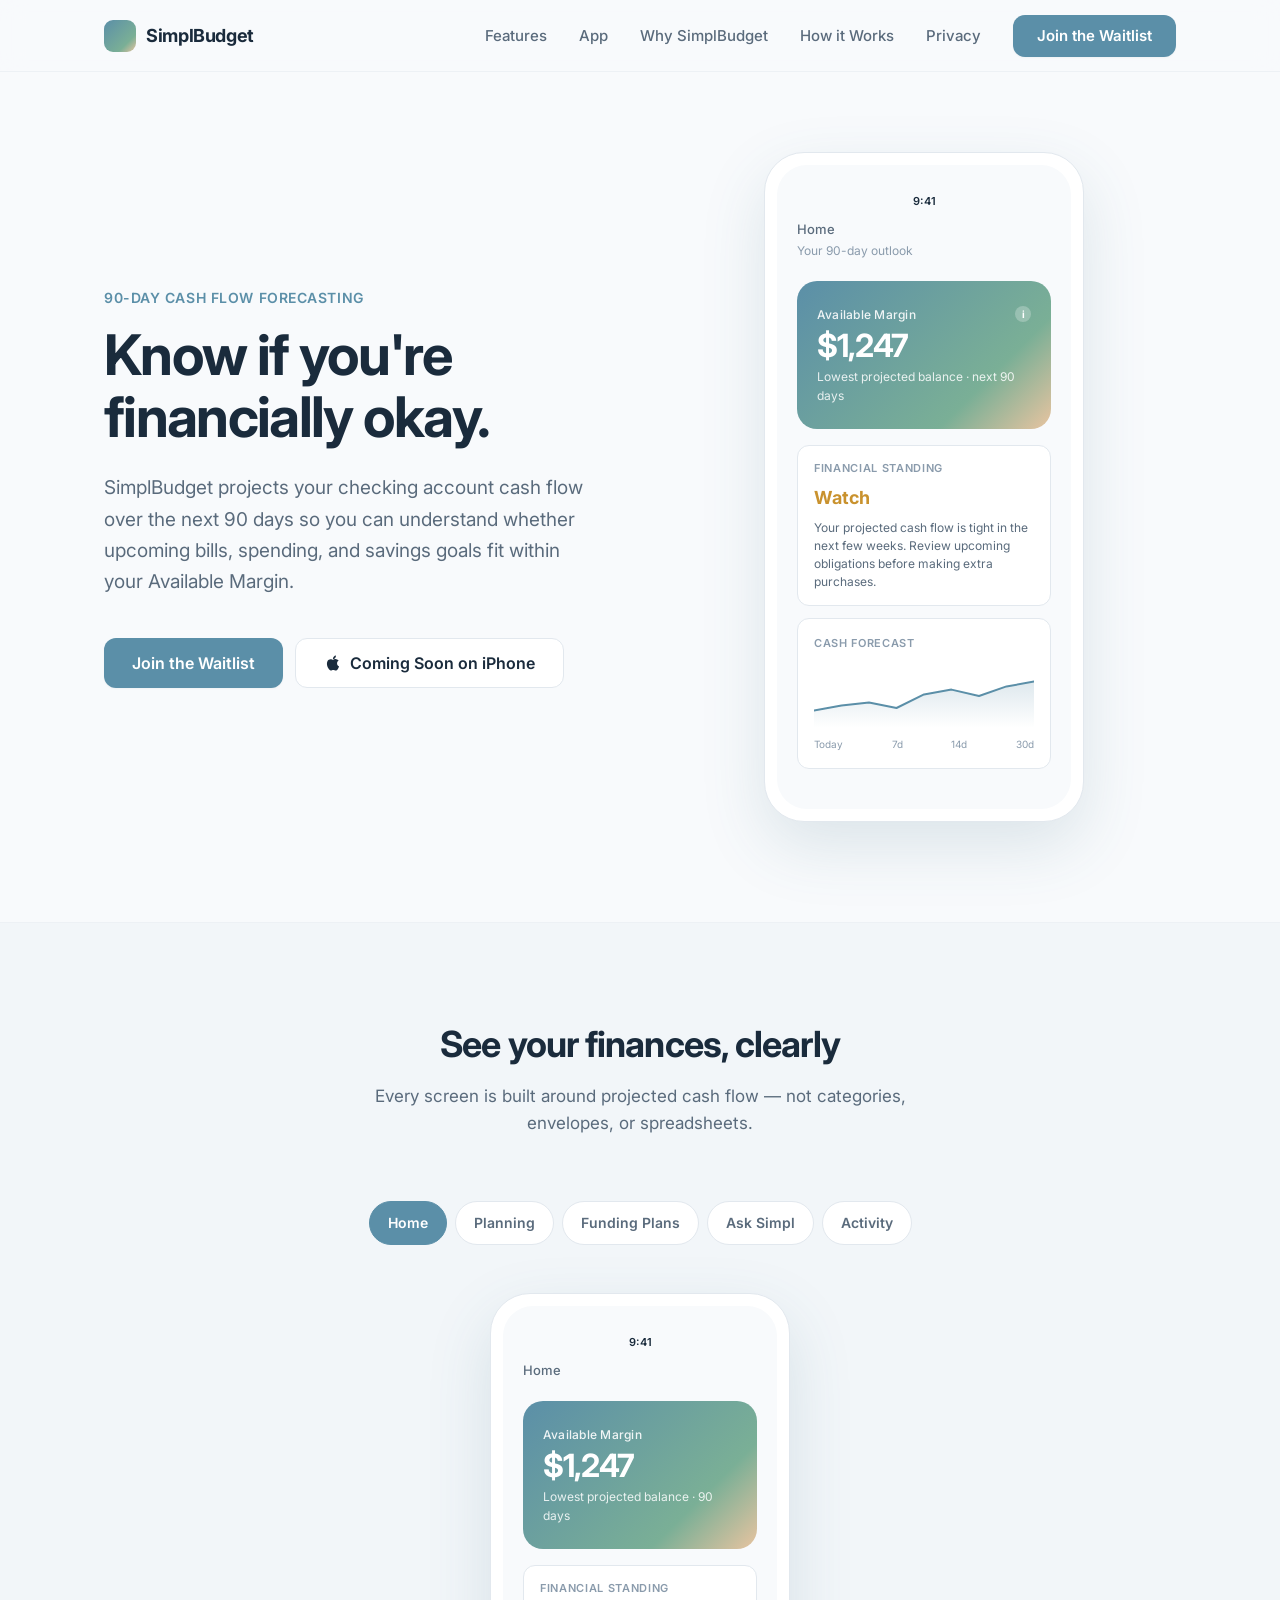
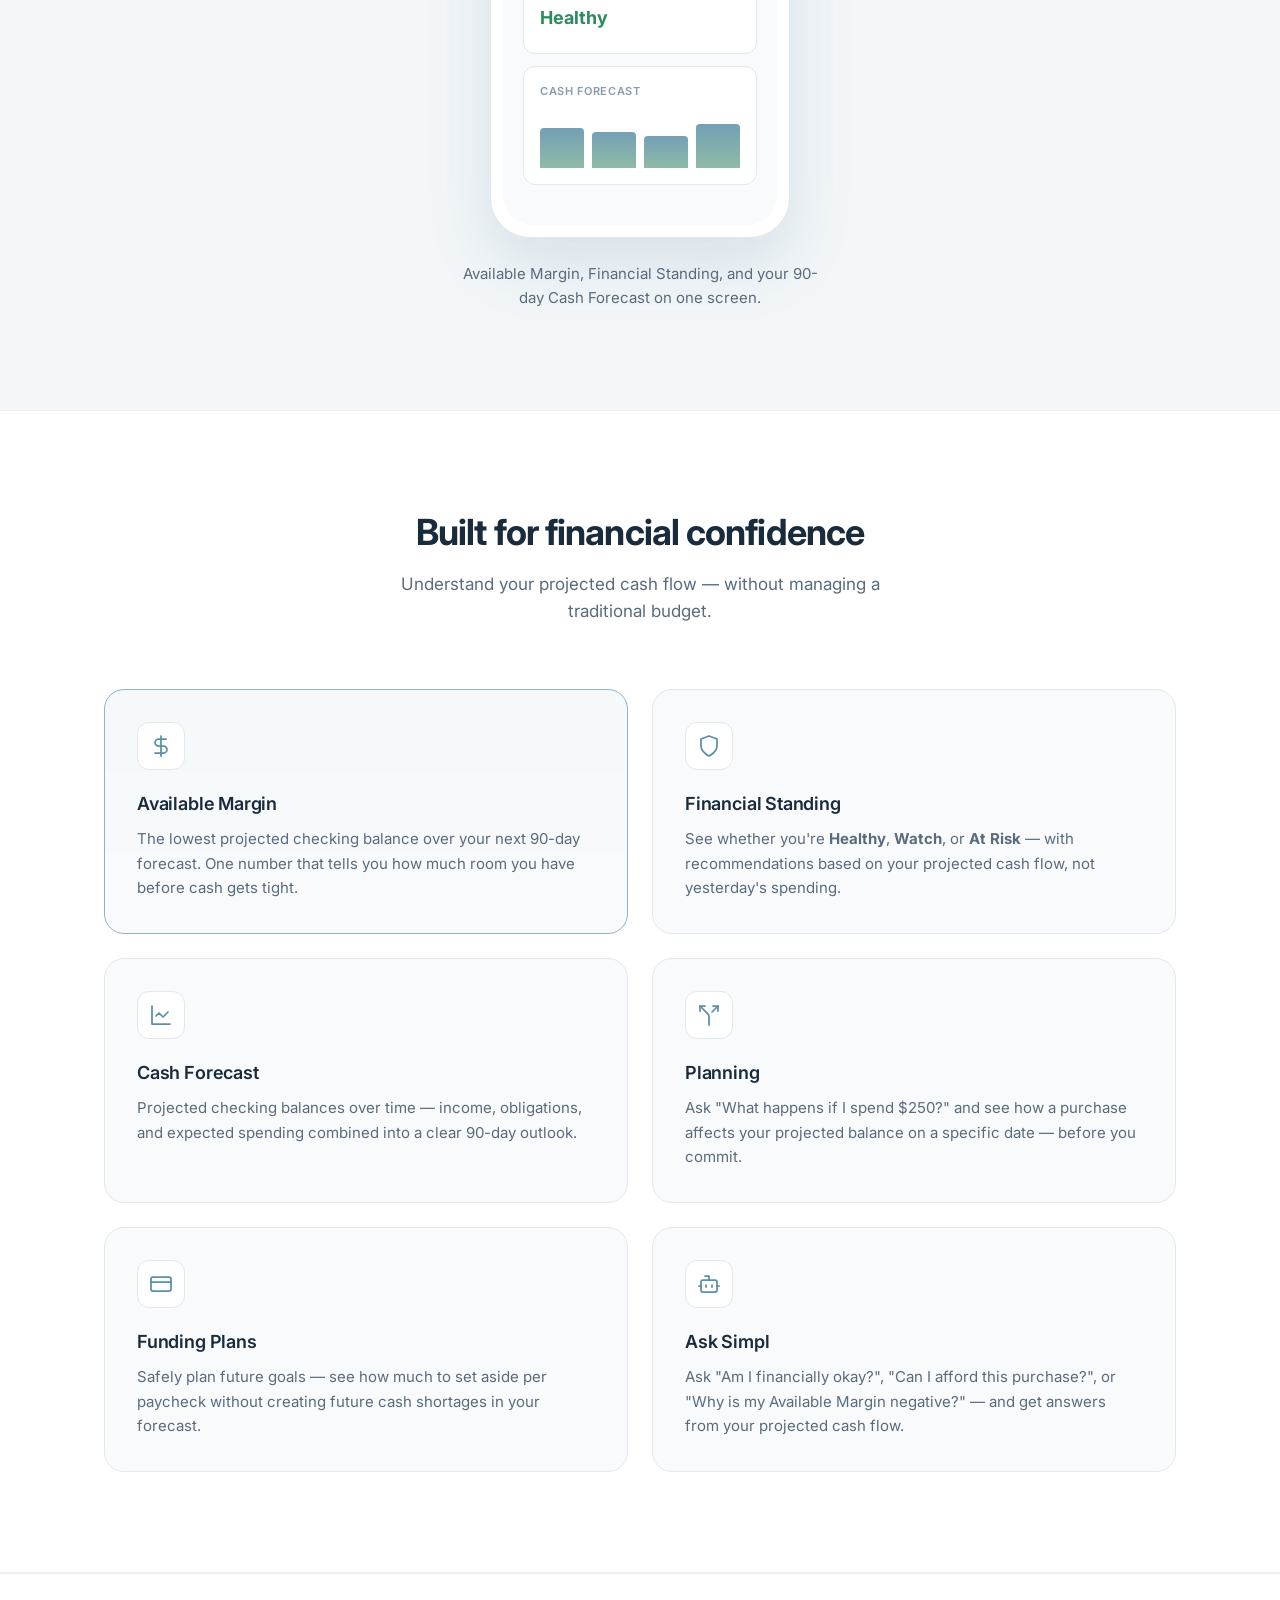
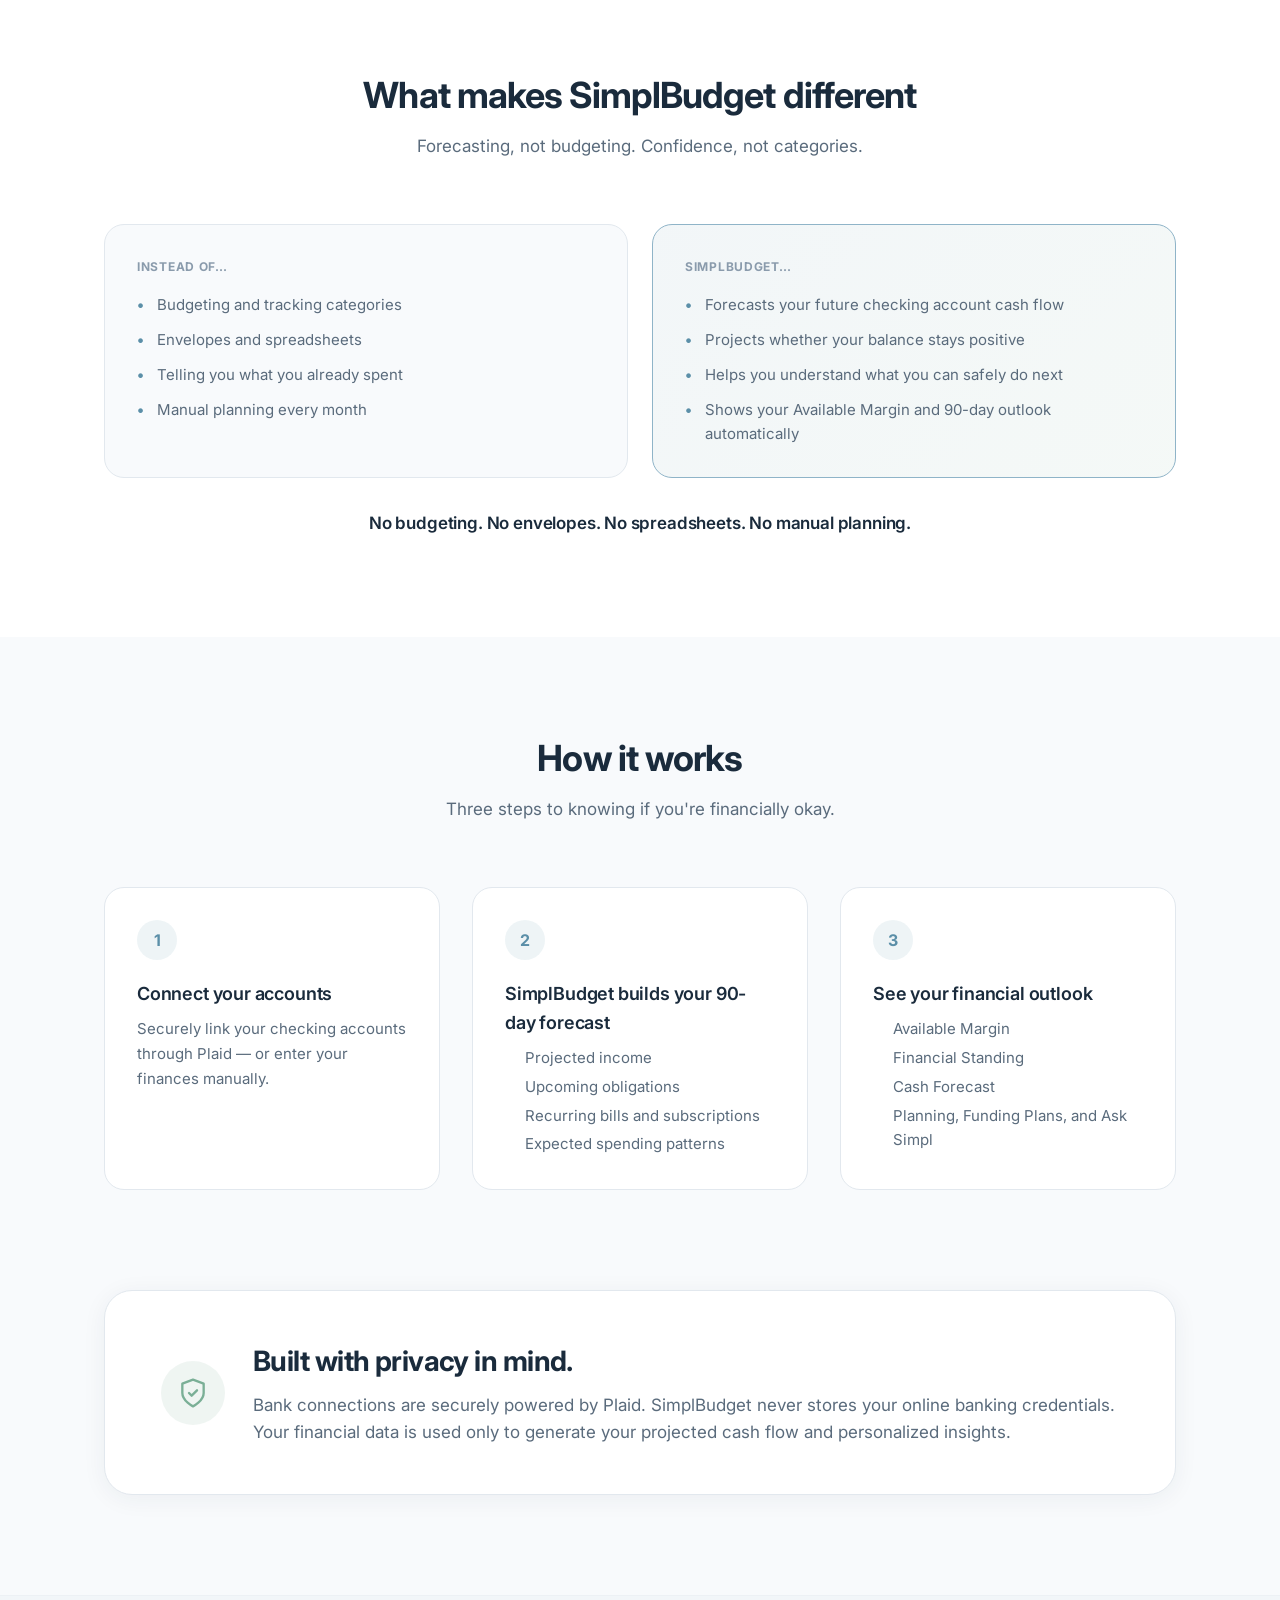
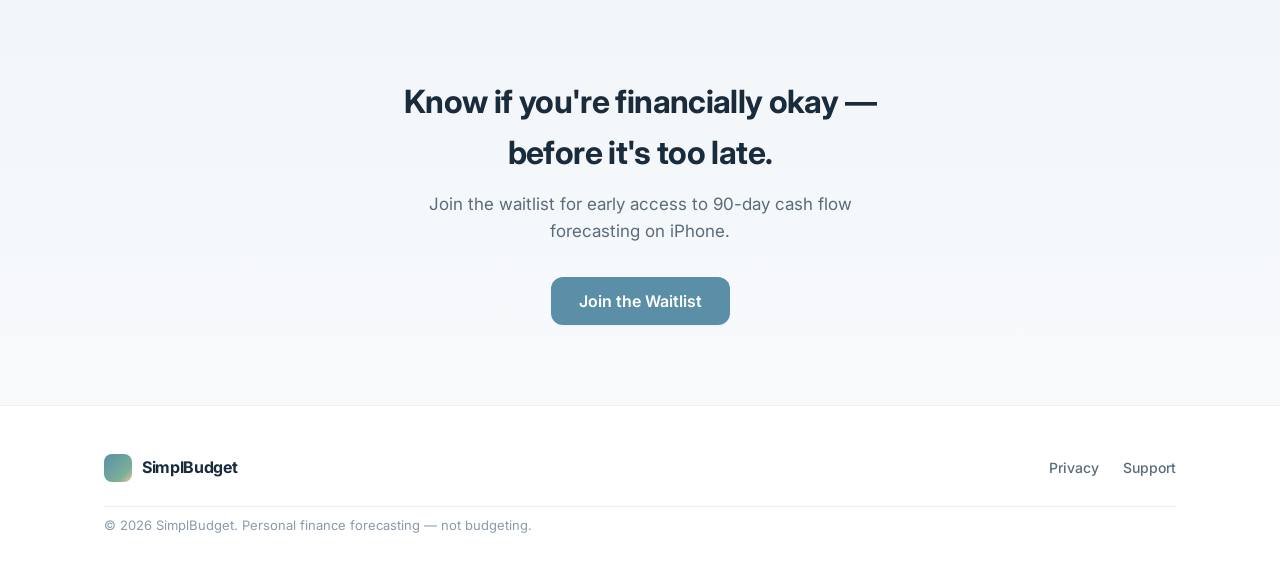
==== commit 38b8441b: "Refresh marketing site for Build 78 product positioning (Build 79). Update hero copy, feature sectio" ====
--- a/index.html
+++ b/index.html
@@ -3,13 +3,55 @@
 <head>
   <meta charset="UTF-8">
   <meta name="viewport" content="width=device-width, initial-scale=1.0">
-  <meta name="description" content="SimplBudget is a personal finance forecast and cash flow planning app. See your estimated Available Margin, cash forecast, and financial outlook in one clear view.">
-  <meta name="keywords" content="financial forecast, cash flow forecast, personal finance forecast, financial planning, cash flow planning, Available Margin">
-  <title>SimplBudget — Know if you're financially okay</title>
+  <meta name="description" content="SimplBudget projects your checking account cash flow over the next 90 days. See your Available Margin, Financial Standing, and 90-day cash forecast — know if you're financially okay.">
+  <meta name="keywords" content="Available Margin, Cash Flow Forecast, Financial Forecasting, Personal Finance, Financial Planning, Checking Account Forecast, Know if you're financially okay">
+  <meta name="author" content="SimplBudget">
+  <meta name="robots" content="index, follow">
+  <link rel="canonical" href="https://www.simplbudget.com/">
+
+  <meta property="og:type" content="website">
+  <meta property="og:url" content="https://www.simplbudget.com/">
+  <meta property="og:title" content="SimplBudget — Know if you're financially okay">
+  <meta property="og:description" content="Project your checking account cash flow over 90 days. Understand your Available Margin, Financial Standing, and what you can safely do next.">
+  <meta property="og:site_name" content="SimplBudget">
+  <meta property="og:locale" content="en_US">
+
+  <meta name="twitter:card" content="summary_large_image">
+  <meta name="twitter:title" content="SimplBudget — Know if you're financially okay">
+  <meta name="twitter:description" content="90-day cash flow forecasting for your checking account. Available Margin, Financial Standing, and financial confidence — without budgeting.">
+
+  <title>SimplBudget — Know if you're financially okay | Cash Flow Forecast</title>
+
   <link rel="preconnect" href="https://fonts.googleapis.com">
   <link rel="preconnect" href="https://fonts.gstatic.com" crossorigin>
   <link href="https://fonts.googleapis.com/css2?family=Inter:wght@400;500;600;700&display=swap" rel="stylesheet">
   <link rel="stylesheet" href="style.css">
+
+  <script type="application/ld+json">
+  {
+    "@context": "https://schema.org",
+    "@type": "SoftwareApplication",
+    "name": "SimplBudget",
+    "applicationCategory": "FinanceApplication",
+    "operatingSystem": "iOS",
+    "description": "SimplBudget projects your checking account cash flow over the next 90 days so you can understand whether upcoming bills, spending, and savings goals fit within your Available Margin.",
+    "url": "https://www.simplbudget.com",
+    "offers": {
+      "@type": "Offer",
+      "price": "0",
+      "priceCurrency": "USD",
+      "availability": "https://schema.org/PreOrder"
+    },
+    "featureList": [
+      "Available Margin",
+      "90-day Cash Flow Forecast",
+      "Financial Standing",
+      "Planning and Scenario Preview",
+      "Funding Plans",
+      "Ask Simpl"
+    ]
+  }
+  </script>
 </head>
 <body>
 
@@ -21,6 +63,8 @@
       </a>
       <nav class="site-nav" id="site-nav" aria-label="Main navigation">
         <a href="#features">Features</a>
+        <a href="#app-screens">App</a>
+        <a href="#different">Why SimplBudget</a>
         <a href="#how-it-works">How it Works</a>
         <a href="#privacy">Privacy</a>
       </nav>
@@ -39,11 +83,12 @@
     <section class="hero">
       <div class="container hero-inner">
         <div class="hero-content">
-          <p class="eyebrow">Personal finances, simplified</p>
+          <p class="eyebrow">90-day cash flow forecasting</p>
           <h1>Know if you're financially okay.</h1>
           <p class="hero-subheadline">
-            SimplBudget brings together your cash flow, upcoming obligations, financial activity,
-            and forecast into one simple view so you can better understand where your finances are heading.
+            SimplBudget projects your checking account cash flow over the next 90 days so you can
+            understand whether upcoming bills, spending, and savings goals fit within your
+            Available Margin.
           </p>
           <div class="hero-actions">
             <button type="button" class="btn btn-primary btn-lg" data-waitlist-open>
@@ -61,47 +106,171 @@
         <div class="hero-visual" aria-hidden="true">
           <div class="phone-frame">
             <div class="phone-screen">
-              <div class="app-preview">
+              <div class="app-preview app-preview-home">
+                <div class="app-status-bar"><span>9:41</span></div>
                 <div class="app-header">
                   <span class="app-greeting">Home</span>
-                  <span class="app-date">Your financial outlook</span>
+                  <span class="app-date">Your 90-day outlook</span>
                 </div>
                 <div class="safe-card">
-                  <span class="safe-label">Available Margin</span>
-                  <span class="safe-amount">$2,847</span>
-                  <span class="safe-sub">Estimated from your forecast</span>
+                  <div class="safe-card-top">
+                    <span class="safe-label">Available Margin</span>
+                    <span class="info-dot" title="Lowest projected checking balance">i</span>
+                  </div>
+                  <span class="safe-amount">$1,247</span>
+                  <span class="safe-sub">Lowest projected balance · next 90 days</span>
+                </div>
+                <div class="standing-card">
+                  <span class="standing-label">Financial Standing</span>
+                  <span class="standing-status status-watch">Watch</span>
+                  <p class="standing-rec">Your projected cash flow is tight in the next few weeks. Review upcoming obligations before making extra purchases.</p>
                 </div>
                 <div class="forecast-card">
                   <span class="forecast-label">Cash Forecast</span>
                   <div class="forecast-chart">
-                    <svg viewBox="0 0 280 80" preserveAspectRatio="none">
+                    <svg viewBox="0 0 280 80" preserveAspectRatio="none" role="img" aria-label="Projected checking balance chart">
                       <defs>
                         <linearGradient id="chart-fill" x1="0" y1="0" x2="0" y2="1">
                           <stop offset="0%" stop-color="#5B8FA8" stop-opacity="0.2"/>
                           <stop offset="100%" stop-color="#5B8FA8" stop-opacity="0"/>
                         </linearGradient>
                       </defs>
-                      <path class="chart-area" d="M0,60 L40,55 L80,48 L120,52 L160,35 L200,30 L240,38 L280,22 L280,80 L0,80 Z" fill="url(#chart-fill)"/>
-                      <path class="chart-line" d="M0,60 L40,55 L80,48 L120,52 L160,35 L200,30 L240,38 L280,22" fill="none" stroke="#5B8FA8" stroke-width="2.5" stroke-linecap="round" stroke-linejoin="round"/>
+                      <path class="chart-area" d="M0,58 L35,52 L70,48 L105,55 L140,38 L175,32 L210,40 L245,28 L280,22 L280,80 L0,80 Z" fill="url(#chart-fill)"/>
+                      <path class="chart-line" d="M0,58 L35,52 L70,48 L105,55 L140,38 L175,32 L210,40 L245,28 L280,22" fill="none" stroke="#5B8FA8" stroke-width="2.5" stroke-linecap="round" stroke-linejoin="round"/>
                     </svg>
                   </div>
-                </div>
-                <div class="app-stats">
-                  <div class="stat">
-                    <span class="stat-value">Stable</span>
-                    <span class="stat-label">Financial Position</span>
-                  </div>
-                  <div class="stat">
-                    <span class="stat-value">2</span>
-                    <span class="stat-label">Planning</span>
-                  </div>
-                  <div class="stat">
-                    <span class="stat-value text-safe">Ask</span>
-                    <span class="stat-label">Ready</span>
-                  </div>
-                </div>
-              </div>
-            </div>
+                  <div class="forecast-horizons">
+                    <span>Today</span><span>7d</span><span>14d</span><span>30d</span>
+                  </div>
+                </div>
+              </div>
+            </div>
+          </div>
+        </div>
+      </div>
+    </section>
+
+    <section class="app-screens" id="app-screens">
+      <div class="container">
+        <div class="section-header">
+          <h2>See your finances, clearly</h2>
+          <p>Every screen is built around projected cash flow — not categories, envelopes, or spreadsheets.</p>
+        </div>
+        <div class="screen-tabs" role="tablist" aria-label="App screens">
+          <button type="button" class="screen-tab is-active" role="tab" aria-selected="true" data-screen="home">Home</button>
+          <button type="button" class="screen-tab" role="tab" aria-selected="false" data-screen="planning">Planning</button>
+          <button type="button" class="screen-tab" role="tab" aria-selected="false" data-screen="funding">Funding Plans</button>
+          <button type="button" class="screen-tab" role="tab" aria-selected="false" data-screen="ask">Ask Simpl</button>
+          <button type="button" class="screen-tab" role="tab" aria-selected="false" data-screen="activity">Activity</button>
+        </div>
+        <div class="screen-showcase">
+          <div class="screen-panel is-active" id="screen-home" role="tabpanel">
+            <div class="phone-frame phone-frame-lg">
+              <div class="phone-screen">
+                <div class="app-preview app-preview-home">
+                  <div class="app-status-bar"><span>9:41</span></div>
+                  <div class="app-header"><span class="app-greeting">Home</span></div>
+                  <div class="safe-card">
+                    <span class="safe-label">Available Margin</span>
+                    <span class="safe-amount">$1,247</span>
+                    <span class="safe-sub">Lowest projected balance · 90 days</span>
+                  </div>
+                  <div class="standing-card">
+                    <span class="standing-label">Financial Standing</span>
+                    <span class="standing-status status-healthy">Healthy</span>
+                  </div>
+                  <div class="forecast-card">
+                    <span class="forecast-label">Cash Forecast</span>
+                    <div class="forecast-mini-bars">
+                      <div class="bar" style="--h:72%"></div>
+                      <div class="bar" style="--h:65%"></div>
+                      <div class="bar" style="--h:58%"></div>
+                      <div class="bar" style="--h:80%"></div>
+                    </div>
+                  </div>
+                </div>
+              </div>
+            </div>
+            <p class="screen-caption">Available Margin, Financial Standing, and your 90-day Cash Forecast on one screen.</p>
+          </div>
+          <div class="screen-panel" id="screen-planning" role="tabpanel" hidden>
+            <div class="phone-frame phone-frame-lg">
+              <div class="phone-screen">
+                <div class="app-preview">
+                  <div class="app-status-bar"><span>9:41</span></div>
+                  <div class="app-header"><span class="app-greeting">Scenario Preview</span></div>
+                  <div class="scenario-card">
+                    <p class="scenario-q">What happens if I spend $250 on Jul 20?</p>
+                    <div class="scenario-row"><span>Projected balance</span><strong>$892</strong></div>
+                    <div class="scenario-row"><span>After purchase</span><strong class="text-caution">$642</strong></div>
+                    <div class="scenario-verdict verdict-safe">You can afford this purchase.</div>
+                  </div>
+                  <div class="planning-actions">
+                    <span class="pill">What-If Scenarios</span>
+                    <span class="pill">Funding Plans</span>
+                  </div>
+                </div>
+              </div>
+            </div>
+            <p class="screen-caption">Preview purchases before you make them — using your real projected cash flow.</p>
+          </div>
+          <div class="screen-panel" id="screen-funding" role="tabpanel" hidden>
+            <div class="phone-frame phone-frame-lg">
+              <div class="phone-screen">
+                <div class="app-preview">
+                  <div class="app-status-bar"><span>9:41</span></div>
+                  <div class="app-header"><span class="app-greeting">Funding Plan</span></div>
+                  <div class="funding-card">
+                    <span class="funding-name">Summer Trip</span>
+                    <div class="funding-row"><span>Target</span><strong>$2,000</strong></div>
+                    <div class="funding-row"><span>Required</span><strong>$167 / paycheck</strong></div>
+                    <div class="funding-row"><span>Paychecks left</span><strong>6</strong></div>
+                    <div class="scenario-verdict verdict-safe">Affordable — forecast stays positive</div>
+                  </div>
+                  <p class="funding-note">Simulations only — no money is automatically reserved.</p>
+                </div>
+              </div>
+            </div>
+            <p class="screen-caption">Plan future goals safely without creating cash shortages in your forecast.</p>
+          </div>
+          <div class="screen-panel" id="screen-ask" role="tabpanel" hidden>
+            <div class="phone-frame phone-frame-lg">
+              <div class="phone-screen">
+                <div class="app-preview">
+                  <div class="app-status-bar"><span>9:41</span></div>
+                  <div class="app-header"><span class="app-greeting">Ask Simpl</span></div>
+                  <div class="ask-suggestions">
+                    <span class="ask-chip">Am I financially okay?</span>
+                    <span class="ask-chip">Can I afford this purchase?</span>
+                    <span class="ask-chip">Why is my Available Margin negative?</span>
+                    <span class="ask-chip">What is affecting my forecast?</span>
+                  </div>
+                  <div class="ask-response">
+                    <p>Your Available Margin is <strong>$1,247</strong> — the lowest your checking balance is projected to reach over the next 90 days.</p>
+                  </div>
+                </div>
+              </div>
+            </div>
+            <p class="screen-caption">Ask questions in plain language and get answers based on your projected cash flow.</p>
+          </div>
+          <div class="screen-panel" id="screen-activity" role="tabpanel" hidden>
+            <div class="phone-frame phone-frame-lg">
+              <div class="phone-screen">
+                <div class="app-preview">
+                  <div class="app-status-bar"><span>9:41</span></div>
+                  <div class="app-header"><span class="app-greeting">Activity</span></div>
+                  <div class="activity-list">
+                    <div class="activity-item income"><span>Paycheck</span><strong>+$2,400</strong></div>
+                    <div class="activity-item expense"><span>Rent</span><strong>−$1,450</strong></div>
+                    <div class="activity-item expense"><span>Electric</span><strong>−$142</strong></div>
+                    <div class="activity-item recurring"><span>Netflix</span><strong>−$16</strong></div>
+                    <div class="activity-item transfer"><span>Savings transfer</span><strong>−$200</strong></div>
+                  </div>
+                  <p class="activity-note">Income, bills, subscriptions, and transfers that power your forecast.</p>
+                </div>
+              </div>
+            </div>
+            <p class="screen-caption">Review the financial activity behind your 90-day projected cash flow.</p>
           </div>
         </div>
       </div>
@@ -110,18 +279,27 @@
     <section class="features" id="features">
       <div class="container">
         <div class="section-header">
-          <h2>Financial clarity for what comes next</h2>
-          <p>Understand your financial outlook without managing a traditional budget.</p>
+          <h2>Built for financial confidence</h2>
+          <p>Understand your projected cash flow — without managing a traditional budget.</p>
         </div>
         <div class="features-grid">
+          <article class="feature-card feature-card-highlight">
+            <div class="feature-icon">
+              <svg width="24" height="24" viewBox="0 0 24 24" fill="none" stroke="currentColor" stroke-width="1.75" stroke-linecap="round" stroke-linejoin="round" aria-hidden="true">
+                <path d="M12 2v20M17 5H9.5a3.5 3.5 0 0 0 0 7h5a3.5 3.5 0 0 1 0 7H6"/>
+              </svg>
+            </div>
+            <h3>Available Margin</h3>
+            <p>The lowest projected checking balance over your next 90-day forecast. One number that tells you how much room you have before cash gets tight.</p>
+          </article>
           <article class="feature-card">
             <div class="feature-icon">
               <svg width="24" height="24" viewBox="0 0 24 24" fill="none" stroke="currentColor" stroke-width="1.75" stroke-linecap="round" stroke-linejoin="round" aria-hidden="true">
-                <path d="M12 2v20M17 5H9.5a3.5 3.5 0 0 0 0 7h5a3.5 3.5 0 0 1 0 7H6"/>
-              </svg>
-            </div>
-            <h3>Available Margin</h3>
-            <p>Understand your estimated financial flexibility based on your projected cash flow and upcoming obligations.</p>
+                <path d="M12 22s8-4 8-10V5l-8-3-8 3v7c0 6 8 10 8 10z"/>
+              </svg>
+            </div>
+            <h3>Financial Standing</h3>
+            <p>See whether you're <strong>Healthy</strong>, <strong>Watch</strong>, or <strong>At Risk</strong> — with recommendations based on your projected cash flow, not yesterday's spending.</p>
           </article>
           <article class="feature-card">
             <div class="feature-icon">
@@ -130,7 +308,7 @@
               </svg>
             </div>
             <h3>Cash Forecast</h3>
-            <p>See projected balances over time so you can prepare before cash becomes tight.</p>
+            <p>Projected checking balances over time — income, obligations, and expected spending combined into a clear 90-day outlook.</p>
           </article>
           <article class="feature-card">
             <div class="feature-icon">
@@ -139,16 +317,16 @@
               </svg>
             </div>
             <h3>Planning</h3>
-            <p>Create goals, plan major purchases, and explore what-if scenarios before making financial decisions.</p>
+            <p>Ask "What happens if I spend $250?" and see how a purchase affects your projected balance on a specific date — before you commit.</p>
           </article>
           <article class="feature-card">
             <div class="feature-icon">
               <svg width="24" height="24" viewBox="0 0 24 24" fill="none" stroke="currentColor" stroke-width="1.75" stroke-linecap="round" stroke-linejoin="round" aria-hidden="true">
-                <path d="M8 6h13"/><path d="M8 12h13"/><path d="M8 18h13"/><path d="M3 6h.01"/><path d="M3 12h.01"/><path d="M3 18h.01"/>
-              </svg>
-            </div>
-            <h3>Activity</h3>
-            <p>Review the financial activity powering your forecast, including categorized income, expenses, recurring bills, transfers, and subscriptions.</p>
+                <rect x="2" y="5" width="20" height="14" rx="2"/><path d="M2 10h20"/>
+              </svg>
+            </div>
+            <h3>Funding Plans</h3>
+            <p>Safely plan future goals — see how much to set aside per paycheck without creating future cash shortages in your forecast.</p>
           </article>
           <article class="feature-card">
             <div class="feature-icon">
@@ -156,19 +334,40 @@
                 <path d="M12 8V4H8"/><rect width="16" height="12" x="4" y="8" rx="2"/><path d="M2 14h2"/><path d="M20 14h2"/><path d="M15 13v2"/><path d="M9 13v2"/>
               </svg>
             </div>
-            <h3>Ask</h3>
-            <p>Ask questions about your finances in natural language and receive personalized answers based on your financial information.</p>
-          </article>
-          <article class="feature-card">
-            <div class="feature-icon">
-              <svg width="24" height="24" viewBox="0 0 24 24" fill="none" stroke="currentColor" stroke-width="1.75" stroke-linecap="round" stroke-linejoin="round" aria-hidden="true">
-                <rect x="2" y="5" width="20" height="14" rx="2"/><path d="M2 10h20"/>
-              </svg>
-            </div>
-            <h3>Connected Accounts</h3>
-            <p>Securely connect your financial institutions through Plaid so SimplBudget can automatically keep your financial picture up to date.</p>
-          </article>
-        </div>
+            <h3>Ask Simpl</h3>
+            <p>Ask "Am I financially okay?", "Can I afford this purchase?", or "Why is my Available Margin negative?" — and get answers from your projected cash flow.</p>
+          </article>
+        </div>
+      </div>
+    </section>
+
+    <section class="different" id="different">
+      <div class="container">
+        <div class="section-header">
+          <h2>What makes SimplBudget different</h2>
+          <p>Forecasting, not budgeting. Confidence, not categories.</p>
+        </div>
+        <div class="compare-grid">
+          <div class="compare-card compare-old">
+            <span class="compare-label">Instead of…</span>
+            <ul>
+              <li>Budgeting and tracking categories</li>
+              <li>Envelopes and spreadsheets</li>
+              <li>Telling you what you already spent</li>
+              <li>Manual planning every month</li>
+            </ul>
+          </div>
+          <div class="compare-card compare-new">
+            <span class="compare-label">SimplBudget…</span>
+            <ul>
+              <li>Forecasts your future checking account cash flow</li>
+              <li>Projects whether your balance stays positive</li>
+              <li>Helps you understand what you can safely do next</li>
+              <li>Shows your Available Margin and 90-day outlook automatically</li>
+            </ul>
+          </div>
+        </div>
+        <p class="compare-tagline">No budgeting. No envelopes. No spreadsheets. No manual planning.</p>
       </div>
     </section>
 
@@ -176,40 +375,37 @@
       <div class="container">
         <div class="section-header">
           <h2>How it works</h2>
-          <p>Three simple steps to financial clarity.</p>
+          <p>Three steps to knowing if you're financially okay.</p>
         </div>
         <ol class="steps">
           <li class="step">
             <span class="step-number">1</span>
             <div class="step-content">
               <h3>Connect your accounts</h3>
-              <p>Securely connect your financial institutions through Plaid.</p>
+              <p>Securely link your checking accounts through Plaid — or enter your finances manually.</p>
             </div>
           </li>
           <li class="step">
             <span class="step-number">2</span>
             <div class="step-content">
-              <h3>SimplBudget organizes your financial activity</h3>
+              <h3>SimplBudget builds your 90-day forecast</h3>
               <ul class="step-list">
-                <li>Income</li>
-                <li>Recurring bills</li>
-                <li>Subscriptions</li>
-                <li>Transfers</li>
-                <li>Spending patterns</li>
-                <li>One-time expenses</li>
+                <li>Projected income</li>
                 <li>Upcoming obligations</li>
+                <li>Recurring bills and subscriptions</li>
+                <li>Expected spending patterns</li>
               </ul>
             </div>
           </li>
           <li class="step">
             <span class="step-number">3</span>
             <div class="step-content">
-              <h3>View your financial outlook</h3>
+              <h3>See your financial outlook</h3>
               <ul class="step-list">
                 <li>Available Margin</li>
+                <li>Financial Standing</li>
                 <li>Cash Forecast</li>
-                <li>Planning</li>
-                <li>Ask questions about your finances</li>
+                <li>Planning, Funding Plans, and Ask Simpl</li>
               </ul>
             </div>
           </li>
@@ -228,7 +424,7 @@
           </div>
           <div class="privacy-content">
             <h2>Built with privacy in mind.</h2>
-            <p>Bank connections are securely powered by Plaid. SimplBudget never stores your online banking credentials. Financial information is used to generate forecasts and personalized financial insights.</p>
+            <p>Bank connections are securely powered by Plaid. SimplBudget never stores your online banking credentials. Your financial data is used only to generate your projected cash flow and personalized insights.</p>
           </div>
         </div>
       </div>
@@ -236,8 +432,8 @@
 
     <section class="cta-banner">
       <div class="container cta-inner">
-        <h2>Ready to understand where your finances are heading?</h2>
-        <p>Join the waitlist and be among the first to experience SimplBudget.</p>
+        <h2>Know if you're financially okay — before it's too late.</h2>
+        <p>Join the waitlist for early access to 90-day cash flow forecasting on iPhone.</p>
         <button type="button" class="btn btn-primary btn-lg" data-waitlist-open>
           Join the Waitlist
         </button>
@@ -253,11 +449,10 @@
         <span class="logo-text">SimplBudget</span>
       </a>
       <nav class="footer-nav" aria-label="Footer navigation">
-        <a href="#privacy-policy">Privacy Policy</a>
-        <a href="#terms">Terms of Service</a>
+        <a href="#privacy">Privacy</a>
         <a href="mailto:support@simplbudget.com">Support</a>
       </nav>
-      <p class="copyright">&copy; 2026 SimplBudget</p>
+      <p class="copyright">&copy; 2026 SimplBudget. Personal finance forecasting — not budgeting.</p>
     </div>
   </footer>
 
@@ -280,12 +475,12 @@
           autocomplete="email"
           required
         >
-        <button type="submit" class="btn btn-primary btn-full">Join the Waitlist</button>
+        <button type="submit" class="btn btn-primary btn-full" id="waitlist-submit">Join the Waitlist</button>
       </form>
       <p class="form-message" id="form-message" role="status" aria-live="polite"></p>
     </div>
   </div>
 
-  <script src="script.js"></script>
+  <script src="script.js" defer></script>
 </body>
 </html>
--- a/style.css
+++ b/style.css
@@ -820,6 +820,370 @@
 
 .form-message.error {
   color: #C97B7B;
+}
+
+/* App showcase */
+
+.app-screens {
+  padding: 100px 0;
+  background: var(--color-surface-elevated);
+  border-top: 1px solid var(--color-divider);
+}
+
+.screen-tabs {
+  display: flex;
+  flex-wrap: wrap;
+  justify-content: center;
+  gap: 8px;
+  margin-bottom: 48px;
+}
+
+.screen-tab {
+  padding: 10px 18px;
+  font-size: 0.875rem;
+  font-weight: 600;
+  color: var(--color-text-secondary);
+  background: var(--color-surface);
+  border: 1px solid var(--color-border);
+  border-radius: 999px;
+  cursor: pointer;
+  transition: background-color 0.15s ease, color 0.15s ease, border-color 0.15s ease;
+}
+
+.screen-tab:hover {
+  color: var(--color-text);
+  border-color: var(--color-primary-light);
+}
+
+.screen-tab.is-active {
+  color: #fff;
+  background: var(--color-primary);
+  border-color: var(--color-primary);
+}
+
+.screen-showcase {
+  display: flex;
+  justify-content: center;
+}
+
+.screen-panel {
+  display: none;
+  flex-direction: column;
+  align-items: center;
+  gap: 24px;
+  max-width: 400px;
+  width: 100%;
+}
+
+.screen-panel.is-active {
+  display: flex;
+}
+
+.screen-caption {
+  text-align: center;
+  font-size: 0.9375rem;
+  color: var(--color-text-secondary);
+  line-height: 1.6;
+  max-width: 360px;
+}
+
+.phone-frame-lg {
+  max-width: 300px;
+}
+
+/* Build 78 app mockup components */
+
+.app-status-bar {
+  display: flex;
+  justify-content: center;
+  font-size: 0.6875rem;
+  font-weight: 600;
+  color: var(--color-text);
+  margin-bottom: 8px;
+}
+
+.safe-card-top {
+  display: flex;
+  align-items: center;
+  justify-content: space-between;
+}
+
+.info-dot {
+  display: inline-flex;
+  align-items: center;
+  justify-content: center;
+  width: 16px;
+  height: 16px;
+  font-size: 0.625rem;
+  font-weight: 700;
+  border-radius: 50%;
+  background: rgba(255, 255, 255, 0.25);
+}
+
+.standing-card {
+  padding: 14px 16px;
+  background: var(--color-surface);
+  border-radius: var(--radius-md);
+  border: 1px solid var(--color-border);
+  margin-bottom: 12px;
+}
+
+.standing-label {
+  display: block;
+  font-size: 0.6875rem;
+  font-weight: 600;
+  text-transform: uppercase;
+  letter-spacing: 0.06em;
+  color: var(--color-text-tertiary);
+  margin-bottom: 6px;
+}
+
+.standing-status {
+  display: inline-block;
+  font-size: 1.125rem;
+  font-weight: 700;
+  margin-bottom: 6px;
+}
+
+.status-healthy { color: #2d8a5e; }
+.status-watch { color: #c9922e; }
+.status-risk { color: #c97b7b; }
+
+.standing-rec {
+  font-size: 0.75rem;
+  color: var(--color-text-secondary);
+  line-height: 1.5;
+}
+
+.forecast-horizons {
+  display: flex;
+  justify-content: space-between;
+  font-size: 0.625rem;
+  color: var(--color-text-tertiary);
+  margin-top: 8px;
+}
+
+.forecast-mini-bars {
+  display: flex;
+  align-items: flex-end;
+  gap: 8px;
+  height: 56px;
+}
+
+.forecast-mini-bars .bar {
+  flex: 1;
+  height: var(--h);
+  background: linear-gradient(180deg, var(--color-primary) 0%, var(--color-accent) 100%);
+  border-radius: 4px 4px 0 0;
+  opacity: 0.85;
+}
+
+.scenario-card,
+.funding-card {
+  padding: 16px;
+  background: var(--color-surface);
+  border-radius: var(--radius-md);
+  border: 1px solid var(--color-border);
+  margin-bottom: 12px;
+}
+
+.scenario-q {
+  font-size: 0.875rem;
+  font-weight: 600;
+  margin-bottom: 12px;
+  line-height: 1.4;
+}
+
+.scenario-row,
+.funding-row {
+  display: flex;
+  justify-content: space-between;
+  font-size: 0.8125rem;
+  color: var(--color-text-secondary);
+  margin-bottom: 6px;
+}
+
+.scenario-row strong,
+.funding-row strong {
+  color: var(--color-text);
+}
+
+.text-caution { color: #c9922e; }
+
+.scenario-verdict {
+  margin-top: 12px;
+  padding: 10px 12px;
+  border-radius: var(--radius-sm);
+  font-size: 0.75rem;
+  font-weight: 600;
+}
+
+.verdict-safe {
+  background: rgba(122, 175, 150, 0.15);
+  color: #2d6b52;
+}
+
+.funding-name {
+  display: block;
+  font-size: 1rem;
+  font-weight: 700;
+  margin-bottom: 10px;
+}
+
+.funding-note,
+.activity-note {
+  font-size: 0.6875rem;
+  color: var(--color-text-tertiary);
+  line-height: 1.5;
+}
+
+.planning-actions {
+  display: flex;
+  gap: 8px;
+  flex-wrap: wrap;
+}
+
+.pill {
+  padding: 6px 12px;
+  font-size: 0.6875rem;
+  font-weight: 600;
+  background: var(--color-surface-elevated);
+  border: 1px solid var(--color-border);
+  border-radius: 999px;
+  color: var(--color-text-secondary);
+}
+
+.ask-suggestions {
+  display: flex;
+  flex-direction: column;
+  gap: 8px;
+  margin-bottom: 12px;
+}
+
+.ask-chip {
+  padding: 10px 12px;
+  font-size: 0.75rem;
+  background: var(--color-surface);
+  border: 1px solid var(--color-border);
+  border-radius: var(--radius-md);
+  color: var(--color-primary-dark);
+}
+
+.ask-response {
+  padding: 14px;
+  background: var(--color-surface-elevated);
+  border-radius: var(--radius-md);
+  font-size: 0.8125rem;
+  line-height: 1.55;
+  color: var(--color-text-secondary);
+}
+
+.ask-response strong {
+  color: var(--color-text);
+}
+
+.activity-list {
+  display: flex;
+  flex-direction: column;
+  gap: 8px;
+  margin-bottom: 12px;
+}
+
+.activity-item {
+  display: flex;
+  justify-content: space-between;
+  align-items: center;
+  padding: 10px 12px;
+  background: var(--color-surface);
+  border-radius: var(--radius-sm);
+  border: 1px solid var(--color-border);
+  font-size: 0.8125rem;
+}
+
+.activity-item span { color: var(--color-text-secondary); }
+.activity-item.income strong { color: #2d8a5e; }
+.activity-item.expense strong { color: var(--color-text); }
+.activity-item.recurring strong { color: var(--color-text); }
+.activity-item.transfer strong { color: var(--color-text-tertiary); }
+
+.feature-card-highlight {
+  border-color: var(--color-primary-light);
+  background: linear-gradient(180deg, rgba(91, 143, 168, 0.06) 0%, var(--color-bg) 100%);
+}
+
+/* Comparison section */
+
+.different {
+  padding: 100px 0;
+  background: var(--color-surface);
+  border-top: 1px solid var(--color-divider);
+}
+
+.compare-grid {
+  display: grid;
+  grid-template-columns: 1fr 1fr;
+  gap: 24px;
+  margin-bottom: 32px;
+}
+
+.compare-card {
+  padding: 32px;
+  border-radius: var(--radius-lg);
+  border: 1px solid var(--color-border);
+}
+
+.compare-old {
+  background: var(--color-bg);
+}
+
+.compare-new {
+  background: linear-gradient(135deg, rgba(91, 143, 168, 0.08) 0%, rgba(122, 175, 150, 0.08) 100%);
+  border-color: var(--color-primary-light);
+}
+
+.compare-label {
+  display: block;
+  font-size: 0.75rem;
+  font-weight: 700;
+  text-transform: uppercase;
+  letter-spacing: 0.06em;
+  color: var(--color-text-tertiary);
+  margin-bottom: 16px;
+}
+
+.compare-card ul {
+  display: flex;
+  flex-direction: column;
+  gap: 12px;
+}
+
+.compare-card li {
+  font-size: 0.9375rem;
+  color: var(--color-text-secondary);
+  line-height: 1.55;
+  padding-left: 1.25rem;
+  position: relative;
+}
+
+.compare-card li::before {
+  content: "•";
+  position: absolute;
+  left: 0;
+  color: var(--color-primary);
+  font-weight: 700;
+}
+
+.compare-tagline {
+  text-align: center;
+  font-size: 1.0625rem;
+  font-weight: 600;
+  color: var(--color-text);
+  letter-spacing: -0.01em;
+}
+
+.btn:disabled {
+  opacity: 0.65;
+  cursor: not-allowed;
 }
 
 /* Responsive */
@@ -938,6 +1302,24 @@
     padding: 72px 0;
   }
 
+  .app-screens,
+  .different {
+    padding: 72px 0;
+  }
+
+  .compare-grid {
+    grid-template-columns: 1fr;
+  }
+
+  .screen-tabs {
+    gap: 6px;
+  }
+
+  .screen-tab {
+    padding: 8px 14px;
+    font-size: 0.8125rem;
+  }
+
   .privacy {
     padding-bottom: 72px;
   }
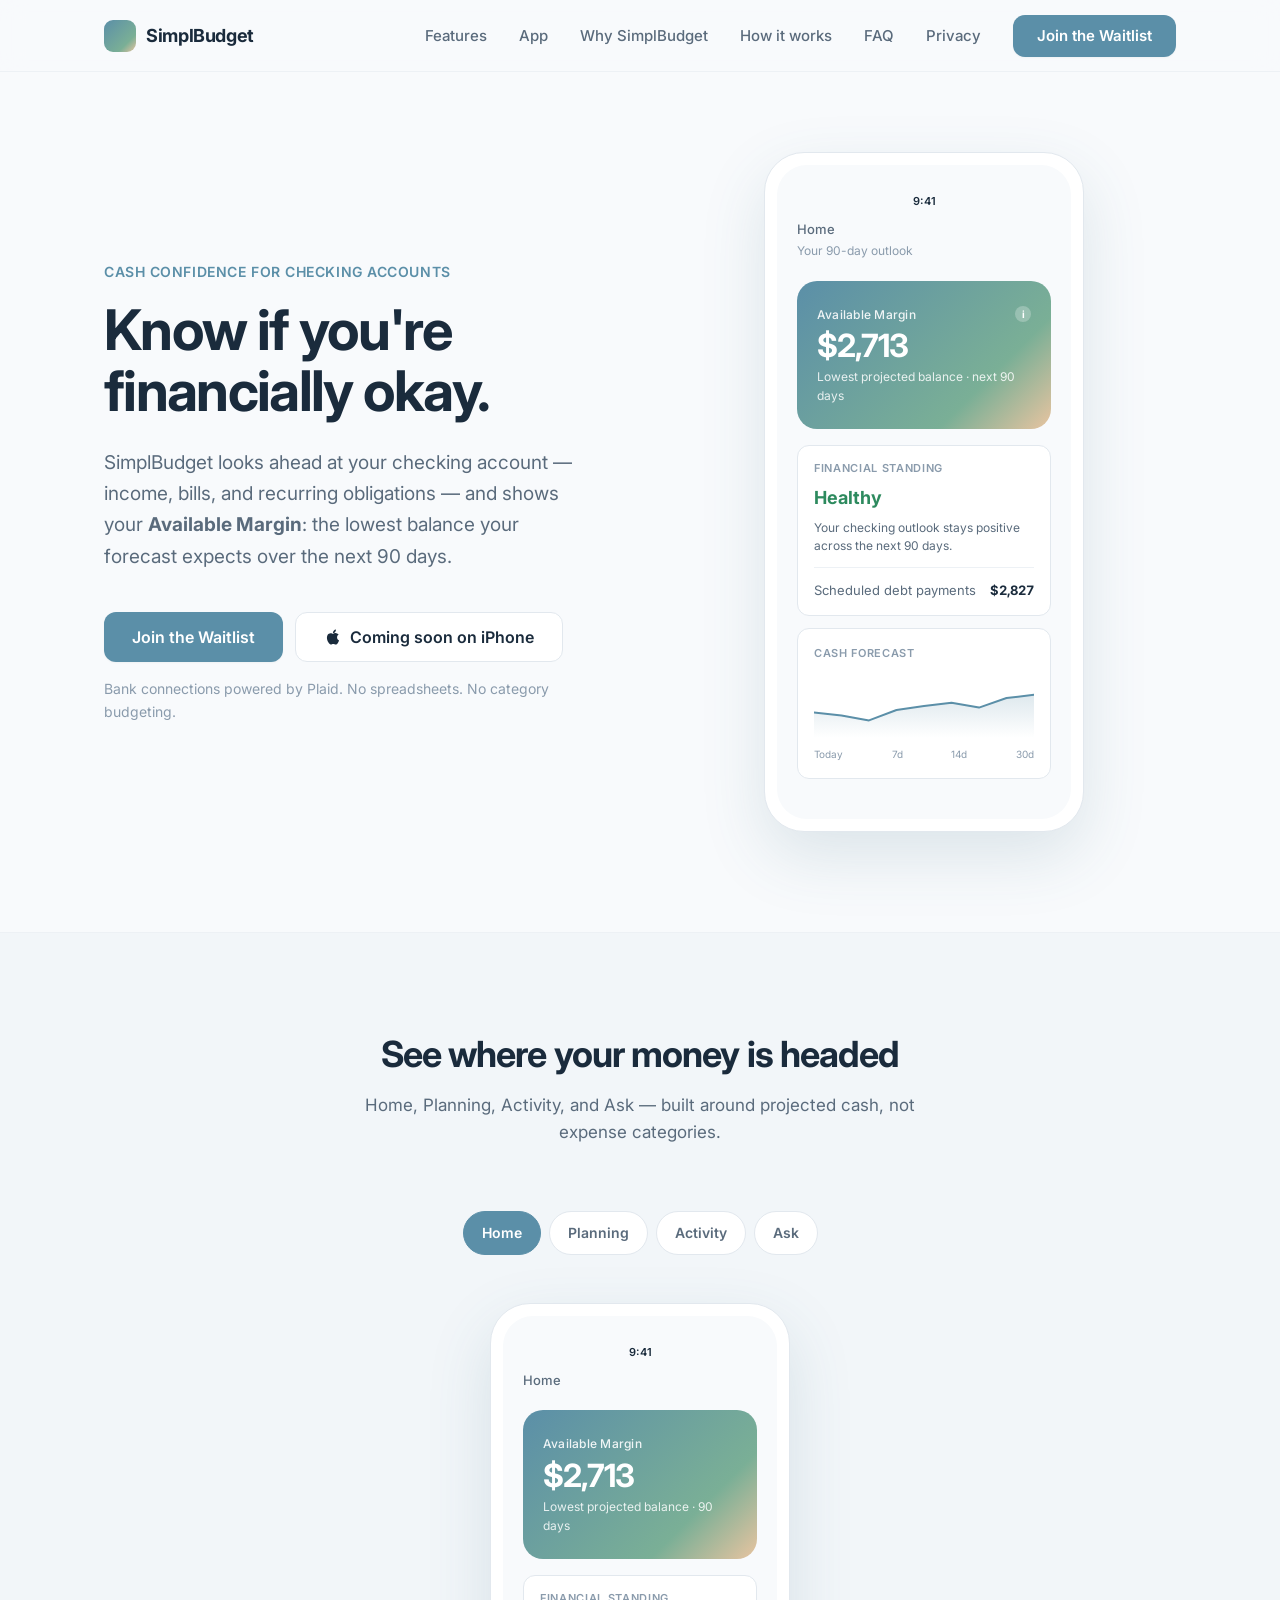
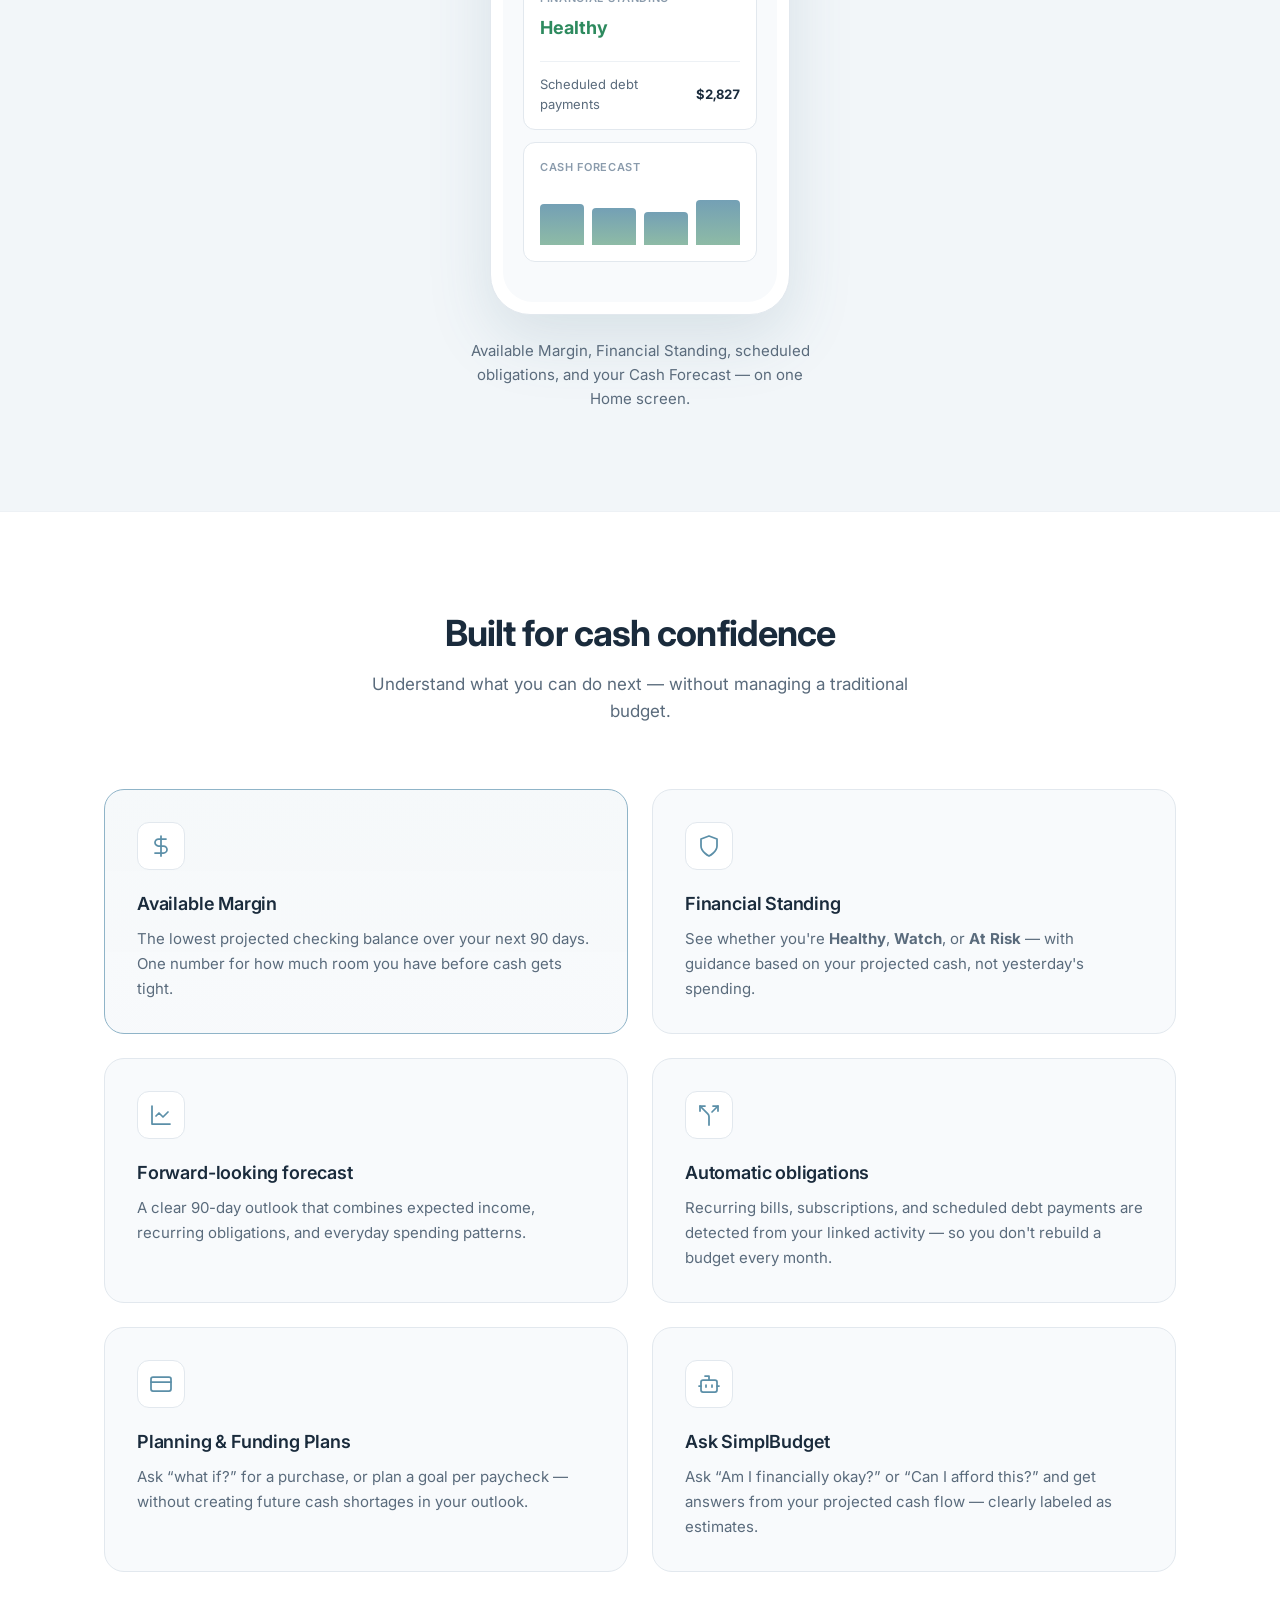
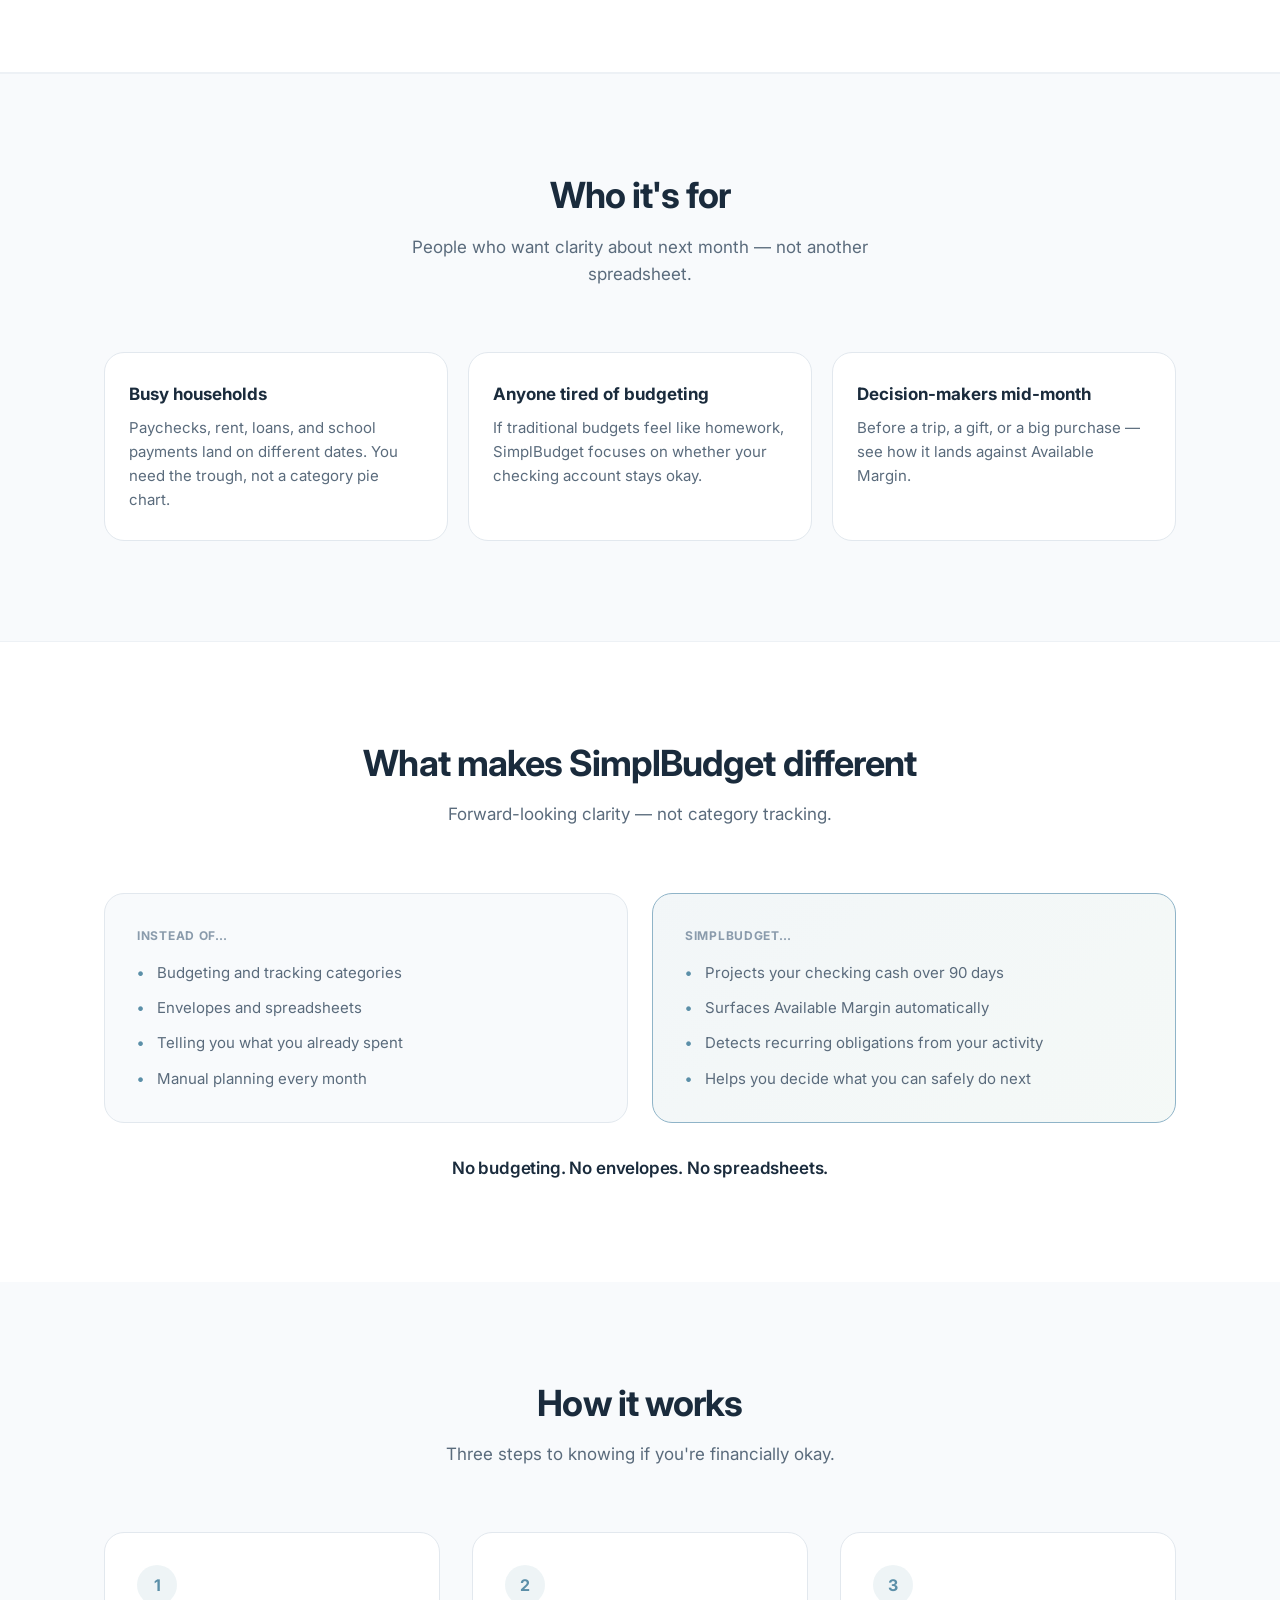
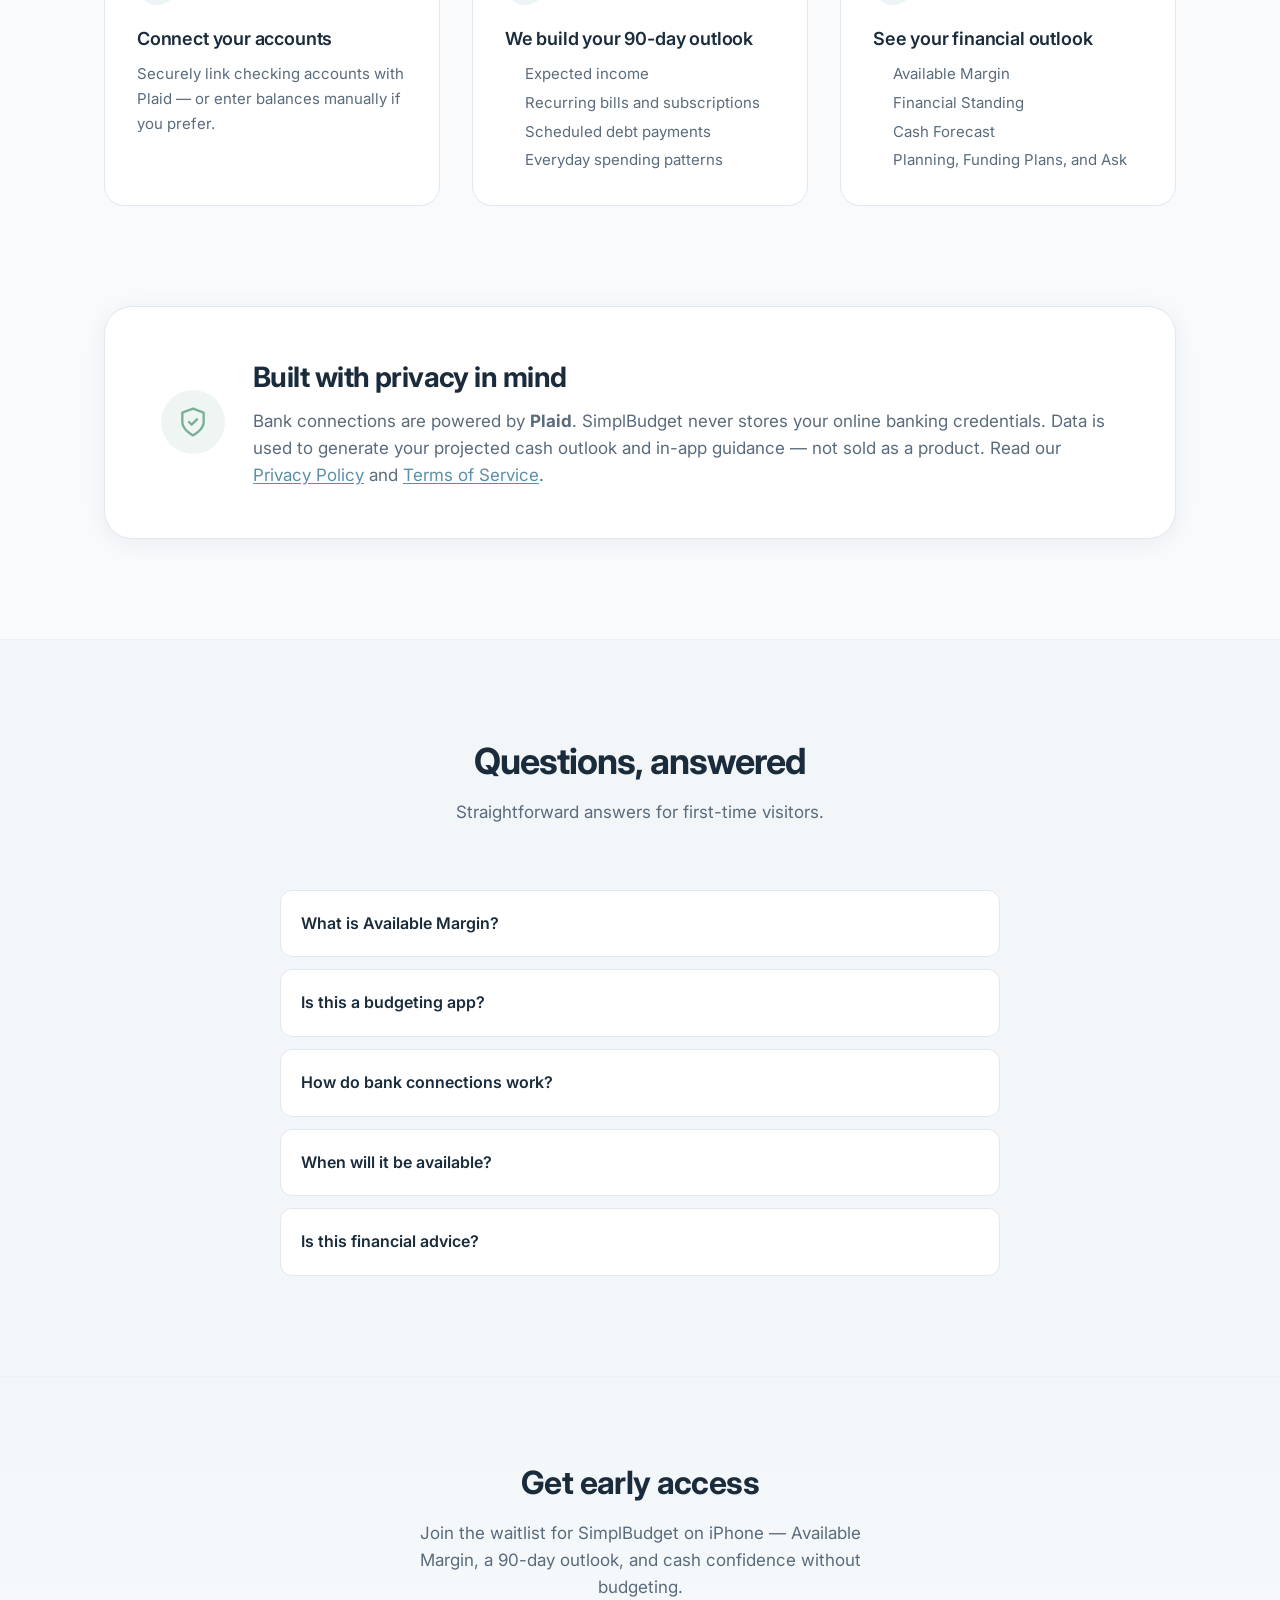
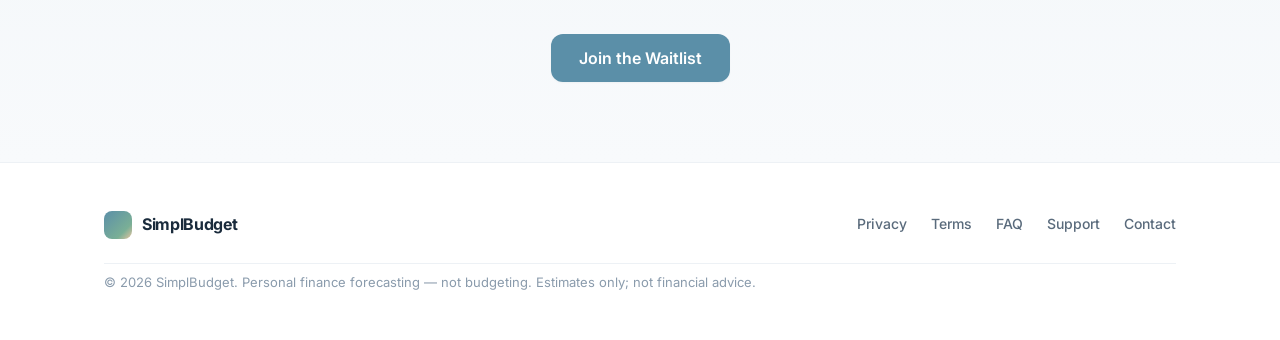
==== commit e823dd4b: "Fix production waitlist: Supabase capture, consent fields, clearer errors. Deploy the unreleased wai" ====
--- a/index.html
+++ b/index.html
@@ -3,24 +3,30 @@
 <head>
   <meta charset="UTF-8">
   <meta name="viewport" content="width=device-width, initial-scale=1.0">
-  <meta name="description" content="SimplBudget projects your checking account cash flow over the next 90 days. See your Available Margin, Financial Standing, and 90-day cash forecast — know if you're financially okay.">
-  <meta name="keywords" content="Available Margin, Cash Flow Forecast, Financial Forecasting, Personal Finance, Financial Planning, Checking Account Forecast, Know if you're financially okay">
+  <meta name="description" content="SimplBudget shows your Available Margin — the lowest your checking balance is projected to reach over the next 90 days — so you can spend with confidence.">
+  <meta name="keywords" content="Available Margin, cash flow forecast, personal finance, checking account, Plaid, iPhone finance app">
   <meta name="author" content="SimplBudget">
   <meta name="robots" content="index, follow">
   <link rel="canonical" href="https://www.simplbudget.com/">
 
+  <link rel="icon" type="image/png" sizes="32x32" href="/assets/favicon-32.png">
+  <link rel="apple-touch-icon" href="/assets/apple-touch-icon.png">
+
   <meta property="og:type" content="website">
   <meta property="og:url" content="https://www.simplbudget.com/">
   <meta property="og:title" content="SimplBudget — Know if you're financially okay">
-  <meta property="og:description" content="Project your checking account cash flow over 90 days. Understand your Available Margin, Financial Standing, and what you can safely do next.">
+  <meta property="og:description" content="Forward-looking cash clarity for your checking account. See Available Margin, upcoming obligations, and your 90-day outlook — without budgeting.">
   <meta property="og:site_name" content="SimplBudget">
   <meta property="og:locale" content="en_US">
-
-  <meta name="twitter:card" content="summary_large_image">
+  <meta property="og:image" content="https://www.simplbudget.com/assets/logo.png">
+  <meta property="og:image:alt" content="SimplBudget">
+
+  <meta name="twitter:card" content="summary">
   <meta name="twitter:title" content="SimplBudget — Know if you're financially okay">
-  <meta name="twitter:description" content="90-day cash flow forecasting for your checking account. Available Margin, Financial Standing, and financial confidence — without budgeting.">
-
-  <title>SimplBudget — Know if you're financially okay | Cash Flow Forecast</title>
+  <meta name="twitter:description" content="See your Available Margin and 90-day cash outlook. Built for people who want clarity, not another budget spreadsheet.">
+  <meta name="twitter:image" content="https://www.simplbudget.com/assets/logo.png">
+
+  <title>SimplBudget — Know if you're financially okay</title>
 
   <link rel="preconnect" href="https://fonts.googleapis.com">
   <link rel="preconnect" href="https://fonts.gstatic.com" crossorigin>
@@ -34,8 +40,9 @@
     "name": "SimplBudget",
     "applicationCategory": "FinanceApplication",
     "operatingSystem": "iOS",
-    "description": "SimplBudget projects your checking account cash flow over the next 90 days so you can understand whether upcoming bills, spending, and savings goals fit within your Available Margin.",
+    "description": "SimplBudget projects checking-account cash flow over 90 days and surfaces Available Margin so you can understand whether upcoming bills and spending fit.",
     "url": "https://www.simplbudget.com",
+    "image": "https://www.simplbudget.com/assets/logo.png",
     "offers": {
       "@type": "Offer",
       "price": "0",
@@ -44,12 +51,24 @@
     },
     "featureList": [
       "Available Margin",
-      "90-day Cash Flow Forecast",
+      "90-day Cash Forecast",
       "Financial Standing",
-      "Planning and Scenario Preview",
+      "Planning scenarios",
       "Funding Plans",
-      "Ask Simpl"
+      "Ask SimplBudget",
+      "Plaid bank connections"
     ]
+  }
+  </script>
+  <script type="application/ld+json">
+  {
+    "@context": "https://schema.org",
+    "@type": "Organization",
+    "name": "SimplBudget",
+    "url": "https://www.simplbudget.com",
+    "logo": "https://www.simplbudget.com/assets/logo.png",
+    "email": "info@simplbudget.com",
+    "sameAs": []
   }
   </script>
 </head>
@@ -65,8 +84,9 @@
         <a href="#features">Features</a>
         <a href="#app-screens">App</a>
         <a href="#different">Why SimplBudget</a>
-        <a href="#how-it-works">How it Works</a>
-        <a href="#privacy">Privacy</a>
+        <a href="#how-it-works">How it works</a>
+        <a href="#faq">FAQ</a>
+        <a href="/privacy.html">Privacy</a>
       </nav>
       <button type="button" class="btn btn-primary btn-header" data-waitlist-open>
         Join the Waitlist
@@ -80,15 +100,15 @@
 
   <main>
 
-    <section class="hero">
+    <section class="hero" id="waitlist">
       <div class="container hero-inner">
         <div class="hero-content">
-          <p class="eyebrow">90-day cash flow forecasting</p>
+          <p class="eyebrow">Cash confidence for checking accounts</p>
           <h1>Know if you're financially okay.</h1>
           <p class="hero-subheadline">
-            SimplBudget projects your checking account cash flow over the next 90 days so you can
-            understand whether upcoming bills, spending, and savings goals fit within your
-            Available Margin.
+            SimplBudget looks ahead at your checking account — income, bills, and recurring obligations —
+            and shows your <strong>Available Margin</strong>: the lowest balance your forecast expects
+            over the next 90 days.
           </p>
           <div class="hero-actions">
             <button type="button" class="btn btn-primary btn-lg" data-waitlist-open>
@@ -98,9 +118,10 @@
               <svg class="apple-icon" width="18" height="18" viewBox="0 0 24 24" fill="currentColor" aria-hidden="true">
                 <path d="M18.71 19.5c-.83 1.24-1.71 2.45-3.05 2.47-1.34.03-1.77-.79-3.29-.79-1.53 0-2 .77-3.27.82-1.31.05-2.3-1.32-3.14-2.53C4.25 17 2.94 12.45 4.7 9.39c.87-1.52 2.43-2.48 4.12-2.51 1.28-.02 2.5.87 3.29.87.78 0 2.26-1.07 3.8-.91.65.03 2.47.26 3.64 1.98-.09.06-2.17 1.28-2.15 3.81.03 3.02 2.65 4.03 2.68 4.04-.03.07-.42 1.44-1.38 2.83M13 3.5c.73-.83 1.94-1.46 2.94-1.5.13 1.17-.34 2.35-1.04 3.19-.69.85-1.83 1.51-2.95 1.42-.15-1.15.41-2.35 1.05-3.11z"/>
               </svg>
-              Coming Soon on iPhone
+              Coming soon on iPhone
             </span>
           </div>
+          <p class="hero-trust">Bank connections powered by Plaid. No spreadsheets. No category budgeting.</p>
         </div>
 
         <div class="hero-visual" aria-hidden="true">
@@ -112,18 +133,22 @@
                   <span class="app-greeting">Home</span>
                   <span class="app-date">Your 90-day outlook</span>
                 </div>
-                <div class="safe-card">
-                  <div class="safe-card-top">
-                    <span class="safe-label">Available Margin</span>
+                <div class="margin-card">
+                  <div class="margin-card-top">
+                    <span class="margin-label">Available Margin</span>
                     <span class="info-dot" title="Lowest projected checking balance">i</span>
                   </div>
-                  <span class="safe-amount">$1,247</span>
-                  <span class="safe-sub">Lowest projected balance · next 90 days</span>
+                  <span class="margin-amount">$2,713</span>
+                  <span class="margin-sub">Lowest projected balance · next 90 days</span>
                 </div>
                 <div class="standing-card">
                   <span class="standing-label">Financial Standing</span>
-                  <span class="standing-status status-watch">Watch</span>
-                  <p class="standing-rec">Your projected cash flow is tight in the next few weeks. Review upcoming obligations before making extra purchases.</p>
+                  <span class="standing-status status-healthy">Healthy</span>
+                  <p class="standing-rec">Your checking outlook stays positive across the next 90 days.</p>
+                  <div class="standing-debt">
+                    <span>Scheduled debt payments</span>
+                    <strong>$2,827</strong>
+                  </div>
                 </div>
                 <div class="forecast-card">
                   <span class="forecast-label">Cash Forecast</span>
@@ -135,8 +160,8 @@
                           <stop offset="100%" stop-color="#5B8FA8" stop-opacity="0"/>
                         </linearGradient>
                       </defs>
-                      <path class="chart-area" d="M0,58 L35,52 L70,48 L105,55 L140,38 L175,32 L210,40 L245,28 L280,22 L280,80 L0,80 Z" fill="url(#chart-fill)"/>
-                      <path class="chart-line" d="M0,58 L35,52 L70,48 L105,55 L140,38 L175,32 L210,40 L245,28 L280,22" fill="none" stroke="#5B8FA8" stroke-width="2.5" stroke-linecap="round" stroke-linejoin="round"/>
+                      <path class="chart-area" d="M0,48 L35,52 L70,58 L105,45 L140,40 L175,36 L210,42 L245,30 L280,26 L280,80 L0,80 Z" fill="url(#chart-fill)"/>
+                      <path class="chart-line" d="M0,48 L35,52 L70,58 L105,45 L140,40 L175,36 L210,42 L245,30 L280,26" fill="none" stroke="#5B8FA8" stroke-width="2.5" stroke-linecap="round" stroke-linejoin="round"/>
                     </svg>
                   </div>
                   <div class="forecast-horizons">
@@ -153,15 +178,14 @@
     <section class="app-screens" id="app-screens">
       <div class="container">
         <div class="section-header">
-          <h2>See your finances, clearly</h2>
-          <p>Every screen is built around projected cash flow — not categories, envelopes, or spreadsheets.</p>
+          <h2>See where your money is headed</h2>
+          <p>Home, Planning, Activity, and Ask — built around projected cash, not expense categories.</p>
         </div>
         <div class="screen-tabs" role="tablist" aria-label="App screens">
           <button type="button" class="screen-tab is-active" role="tab" aria-selected="true" data-screen="home">Home</button>
           <button type="button" class="screen-tab" role="tab" aria-selected="false" data-screen="planning">Planning</button>
-          <button type="button" class="screen-tab" role="tab" aria-selected="false" data-screen="funding">Funding Plans</button>
-          <button type="button" class="screen-tab" role="tab" aria-selected="false" data-screen="ask">Ask Simpl</button>
           <button type="button" class="screen-tab" role="tab" aria-selected="false" data-screen="activity">Activity</button>
+          <button type="button" class="screen-tab" role="tab" aria-selected="false" data-screen="ask">Ask</button>
         </div>
         <div class="screen-showcase">
           <div class="screen-panel is-active" id="screen-home" role="tabpanel">
@@ -170,14 +194,18 @@
                 <div class="app-preview app-preview-home">
                   <div class="app-status-bar"><span>9:41</span></div>
                   <div class="app-header"><span class="app-greeting">Home</span></div>
-                  <div class="safe-card">
-                    <span class="safe-label">Available Margin</span>
-                    <span class="safe-amount">$1,247</span>
-                    <span class="safe-sub">Lowest projected balance · 90 days</span>
+                  <div class="margin-card">
+                    <span class="margin-label">Available Margin</span>
+                    <span class="margin-amount">$2,713</span>
+                    <span class="margin-sub">Lowest projected balance · 90 days</span>
                   </div>
                   <div class="standing-card">
                     <span class="standing-label">Financial Standing</span>
                     <span class="standing-status status-healthy">Healthy</span>
+                    <div class="standing-debt">
+                      <span>Scheduled debt payments</span>
+                      <strong>$2,827</strong>
+                    </div>
                   </div>
                   <div class="forecast-card">
                     <span class="forecast-label">Cash Forecast</span>
@@ -191,67 +219,28 @@
                 </div>
               </div>
             </div>
-            <p class="screen-caption">Available Margin, Financial Standing, and your 90-day Cash Forecast on one screen.</p>
+            <p class="screen-caption">Available Margin, Financial Standing, scheduled obligations, and your Cash Forecast — on one Home screen.</p>
           </div>
           <div class="screen-panel" id="screen-planning" role="tabpanel" hidden>
             <div class="phone-frame phone-frame-lg">
               <div class="phone-screen">
                 <div class="app-preview">
                   <div class="app-status-bar"><span>9:41</span></div>
-                  <div class="app-header"><span class="app-greeting">Scenario Preview</span></div>
+                  <div class="app-header"><span class="app-greeting">Planning</span></div>
                   <div class="scenario-card">
-                    <p class="scenario-q">What happens if I spend $250 on Jul 20?</p>
-                    <div class="scenario-row"><span>Projected balance</span><strong>$892</strong></div>
-                    <div class="scenario-row"><span>After purchase</span><strong class="text-caution">$642</strong></div>
-                    <div class="scenario-verdict verdict-safe">You can afford this purchase.</div>
+                    <p class="scenario-q">What happens if I spend $250 next Friday?</p>
+                    <div class="scenario-row"><span>Available Margin today</span><strong>$2,713</strong></div>
+                    <div class="scenario-row"><span>After this purchase</span><strong>$2,463</strong></div>
+                    <div class="scenario-verdict verdict-safe">This purchase fits within your projected outlook.</div>
                   </div>
                   <div class="planning-actions">
-                    <span class="pill">What-If Scenarios</span>
+                    <span class="pill">What-if scenarios</span>
                     <span class="pill">Funding Plans</span>
                   </div>
                 </div>
               </div>
             </div>
-            <p class="screen-caption">Preview purchases before you make them — using your real projected cash flow.</p>
-          </div>
-          <div class="screen-panel" id="screen-funding" role="tabpanel" hidden>
-            <div class="phone-frame phone-frame-lg">
-              <div class="phone-screen">
-                <div class="app-preview">
-                  <div class="app-status-bar"><span>9:41</span></div>
-                  <div class="app-header"><span class="app-greeting">Funding Plan</span></div>
-                  <div class="funding-card">
-                    <span class="funding-name">Summer Trip</span>
-                    <div class="funding-row"><span>Target</span><strong>$2,000</strong></div>
-                    <div class="funding-row"><span>Required</span><strong>$167 / paycheck</strong></div>
-                    <div class="funding-row"><span>Paychecks left</span><strong>6</strong></div>
-                    <div class="scenario-verdict verdict-safe">Affordable — forecast stays positive</div>
-                  </div>
-                  <p class="funding-note">Simulations only — no money is automatically reserved.</p>
-                </div>
-              </div>
-            </div>
-            <p class="screen-caption">Plan future goals safely without creating cash shortages in your forecast.</p>
-          </div>
-          <div class="screen-panel" id="screen-ask" role="tabpanel" hidden>
-            <div class="phone-frame phone-frame-lg">
-              <div class="phone-screen">
-                <div class="app-preview">
-                  <div class="app-status-bar"><span>9:41</span></div>
-                  <div class="app-header"><span class="app-greeting">Ask Simpl</span></div>
-                  <div class="ask-suggestions">
-                    <span class="ask-chip">Am I financially okay?</span>
-                    <span class="ask-chip">Can I afford this purchase?</span>
-                    <span class="ask-chip">Why is my Available Margin negative?</span>
-                    <span class="ask-chip">What is affecting my forecast?</span>
-                  </div>
-                  <div class="ask-response">
-                    <p>Your Available Margin is <strong>$1,247</strong> — the lowest your checking balance is projected to reach over the next 90 days.</p>
-                  </div>
-                </div>
-              </div>
-            </div>
-            <p class="screen-caption">Ask questions in plain language and get answers based on your projected cash flow.</p>
+            <p class="screen-caption">Preview purchases and savings goals against your real projected cash — before you commit.</p>
           </div>
           <div class="screen-panel" id="screen-activity" role="tabpanel" hidden>
             <div class="phone-frame phone-frame-lg">
@@ -260,17 +249,36 @@
                   <div class="app-status-bar"><span>9:41</span></div>
                   <div class="app-header"><span class="app-greeting">Activity</span></div>
                   <div class="activity-list">
-                    <div class="activity-item income"><span>Paycheck</span><strong>+$2,400</strong></div>
+                    <div class="activity-item income"><span>Direct deposit</span><strong>+$2,400</strong></div>
                     <div class="activity-item expense"><span>Rent</span><strong>−$1,450</strong></div>
-                    <div class="activity-item expense"><span>Electric</span><strong>−$142</strong></div>
-                    <div class="activity-item recurring"><span>Netflix</span><strong>−$16</strong></div>
+                    <div class="activity-item expense"><span>Auto loan</span><strong>−$600</strong></div>
+                    <div class="activity-item recurring"><span>Streaming</span><strong>−$16</strong></div>
                     <div class="activity-item transfer"><span>Savings transfer</span><strong>−$200</strong></div>
                   </div>
-                  <p class="activity-note">Income, bills, subscriptions, and transfers that power your forecast.</p>
+                  <p class="activity-note">Clear classifications that feed your forecast — without internal scores or jargon.</p>
                 </div>
               </div>
             </div>
-            <p class="screen-caption">Review the financial activity behind your 90-day projected cash flow.</p>
+            <p class="screen-caption">Review the income, bills, and transfers behind your 90-day outlook.</p>
+          </div>
+          <div class="screen-panel" id="screen-ask" role="tabpanel" hidden>
+            <div class="phone-frame phone-frame-lg">
+              <div class="phone-screen">
+                <div class="app-preview">
+                  <div class="app-status-bar"><span>9:41</span></div>
+                  <div class="app-header"><span class="app-greeting">Ask SimplBudget</span></div>
+                  <div class="ask-suggestions">
+                    <span class="ask-chip">Am I financially okay?</span>
+                    <span class="ask-chip">Can I afford this purchase?</span>
+                    <span class="ask-chip">What is affecting my Available Margin?</span>
+                  </div>
+                  <div class="ask-response">
+                    <p>Your Available Margin is <strong>$2,713</strong> — the lowest your checking balance is projected to reach over the next 90 days.</p>
+                  </div>
+                </div>
+              </div>
+            </div>
+            <p class="screen-caption">Ask plain-language questions and get answers grounded in your projected cash flow.</p>
           </div>
         </div>
       </div>
@@ -279,8 +287,8 @@
     <section class="features" id="features">
       <div class="container">
         <div class="section-header">
-          <h2>Built for financial confidence</h2>
-          <p>Understand your projected cash flow — without managing a traditional budget.</p>
+          <h2>Built for cash confidence</h2>
+          <p>Understand what you can do next — without managing a traditional budget.</p>
         </div>
         <div class="features-grid">
           <article class="feature-card feature-card-highlight">
@@ -290,7 +298,7 @@
               </svg>
             </div>
             <h3>Available Margin</h3>
-            <p>The lowest projected checking balance over your next 90-day forecast. One number that tells you how much room you have before cash gets tight.</p>
+            <p>The lowest projected checking balance over your next 90 days. One number for how much room you have before cash gets tight.</p>
           </article>
           <article class="feature-card">
             <div class="feature-icon">
@@ -299,7 +307,7 @@
               </svg>
             </div>
             <h3>Financial Standing</h3>
-            <p>See whether you're <strong>Healthy</strong>, <strong>Watch</strong>, or <strong>At Risk</strong> — with recommendations based on your projected cash flow, not yesterday's spending.</p>
+            <p>See whether you're <strong>Healthy</strong>, <strong>Watch</strong>, or <strong>At Risk</strong> — with guidance based on your projected cash, not yesterday's spending.</p>
           </article>
           <article class="feature-card">
             <div class="feature-icon">
@@ -307,8 +315,8 @@
                 <path d="M3 3v18h18"/><path d="m19 9-5 5-4-4-3 3"/>
               </svg>
             </div>
-            <h3>Cash Forecast</h3>
-            <p>Projected checking balances over time — income, obligations, and expected spending combined into a clear 90-day outlook.</p>
+            <h3>Forward-looking forecast</h3>
+            <p>A clear 90-day outlook that combines expected income, recurring obligations, and everyday spending patterns.</p>
           </article>
           <article class="feature-card">
             <div class="feature-icon">
@@ -316,8 +324,8 @@
                 <path d="M16 3h5v5"/><path d="M8 3H3v5"/><path d="M12 22v-8.3a4 4 0 0 0-1.172-2.872L3 3"/><path d="m15 9 6-6"/>
               </svg>
             </div>
-            <h3>Planning</h3>
-            <p>Ask "What happens if I spend $250?" and see how a purchase affects your projected balance on a specific date — before you commit.</p>
+            <h3>Automatic obligations</h3>
+            <p>Recurring bills, subscriptions, and scheduled debt payments are detected from your linked activity — so you don't rebuild a budget every month.</p>
           </article>
           <article class="feature-card">
             <div class="feature-icon">
@@ -325,8 +333,8 @@
                 <rect x="2" y="5" width="20" height="14" rx="2"/><path d="M2 10h20"/>
               </svg>
             </div>
-            <h3>Funding Plans</h3>
-            <p>Safely plan future goals — see how much to set aside per paycheck without creating future cash shortages in your forecast.</p>
+            <h3>Planning &amp; Funding Plans</h3>
+            <p>Ask “what if?” for a purchase, or plan a goal per paycheck — without creating future cash shortages in your outlook.</p>
           </article>
           <article class="feature-card">
             <div class="feature-icon">
@@ -334,8 +342,31 @@
                 <path d="M12 8V4H8"/><rect width="16" height="12" x="4" y="8" rx="2"/><path d="M2 14h2"/><path d="M20 14h2"/><path d="M15 13v2"/><path d="M9 13v2"/>
               </svg>
             </div>
-            <h3>Ask Simpl</h3>
-            <p>Ask "Am I financially okay?", "Can I afford this purchase?", or "Why is my Available Margin negative?" — and get answers from your projected cash flow.</p>
+            <h3>Ask SimplBudget</h3>
+            <p>Ask “Am I financially okay?” or “Can I afford this?” and get answers from your projected cash flow — clearly labeled as estimates.</p>
+          </article>
+        </div>
+      </div>
+    </section>
+
+    <section class="audience" id="who">
+      <div class="container">
+        <div class="section-header">
+          <h2>Who it's for</h2>
+          <p>People who want clarity about next month — not another spreadsheet.</p>
+        </div>
+        <div class="audience-grid">
+          <article class="audience-card">
+            <h3>Busy households</h3>
+            <p>Paychecks, rent, loans, and school payments land on different dates. You need the trough, not a category pie chart.</p>
+          </article>
+          <article class="audience-card">
+            <h3>Anyone tired of budgeting</h3>
+            <p>If traditional budgets feel like homework, SimplBudget focuses on whether your checking account stays okay.</p>
+          </article>
+          <article class="audience-card">
+            <h3>Decision-makers mid-month</h3>
+            <p>Before a trip, a gift, or a big purchase — see how it lands against Available Margin.</p>
           </article>
         </div>
       </div>
@@ -345,7 +376,7 @@
       <div class="container">
         <div class="section-header">
           <h2>What makes SimplBudget different</h2>
-          <p>Forecasting, not budgeting. Confidence, not categories.</p>
+          <p>Forward-looking clarity — not category tracking.</p>
         </div>
         <div class="compare-grid">
           <div class="compare-card compare-old">
@@ -360,14 +391,14 @@
           <div class="compare-card compare-new">
             <span class="compare-label">SimplBudget…</span>
             <ul>
-              <li>Forecasts your future checking account cash flow</li>
-              <li>Projects whether your balance stays positive</li>
-              <li>Helps you understand what you can safely do next</li>
-              <li>Shows your Available Margin and 90-day outlook automatically</li>
+              <li>Projects your checking cash over 90 days</li>
+              <li>Surfaces Available Margin automatically</li>
+              <li>Detects recurring obligations from your activity</li>
+              <li>Helps you decide what you can safely do next</li>
             </ul>
           </div>
         </div>
-        <p class="compare-tagline">No budgeting. No envelopes. No spreadsheets. No manual planning.</p>
+        <p class="compare-tagline">No budgeting. No envelopes. No spreadsheets.</p>
       </div>
     </section>
 
@@ -382,18 +413,18 @@
             <span class="step-number">1</span>
             <div class="step-content">
               <h3>Connect your accounts</h3>
-              <p>Securely link your checking accounts through Plaid — or enter your finances manually.</p>
+              <p>Securely link checking accounts with Plaid — or enter balances manually if you prefer.</p>
             </div>
           </li>
           <li class="step">
             <span class="step-number">2</span>
             <div class="step-content">
-              <h3>SimplBudget builds your 90-day forecast</h3>
+              <h3>We build your 90-day outlook</h3>
               <ul class="step-list">
-                <li>Projected income</li>
-                <li>Upcoming obligations</li>
+                <li>Expected income</li>
                 <li>Recurring bills and subscriptions</li>
-                <li>Expected spending patterns</li>
+                <li>Scheduled debt payments</li>
+                <li>Everyday spending patterns</li>
               </ul>
             </div>
           </li>
@@ -405,7 +436,7 @@
                 <li>Available Margin</li>
                 <li>Financial Standing</li>
                 <li>Cash Forecast</li>
-                <li>Planning, Funding Plans, and Ask Simpl</li>
+                <li>Planning, Funding Plans, and Ask</li>
               </ul>
             </div>
           </li>
@@ -423,17 +454,52 @@
             </svg>
           </div>
           <div class="privacy-content">
-            <h2>Built with privacy in mind.</h2>
-            <p>Bank connections are securely powered by Plaid. SimplBudget never stores your online banking credentials. Your financial data is used only to generate your projected cash flow and personalized insights.</p>
-          </div>
+            <h2>Built with privacy in mind</h2>
+            <p>
+              Bank connections are powered by <strong>Plaid</strong>. SimplBudget never stores your online banking credentials.
+              Data is used to generate your projected cash outlook and in-app guidance — not sold as a product.
+              Read our <a href="/privacy.html">Privacy Policy</a> and <a href="/terms.html">Terms of Service</a>.
+            </p>
+          </div>
+        </div>
+      </div>
+    </section>
+
+    <section class="faq" id="faq">
+      <div class="container">
+        <div class="section-header">
+          <h2>Questions, answered</h2>
+          <p>Straightforward answers for first-time visitors.</p>
+        </div>
+        <div class="faq-list">
+          <details class="faq-item">
+            <summary>What is Available Margin?</summary>
+            <p>Available Margin is the lowest projected checking balance over the next 90 days. It is an estimate based on your linked activity and detected patterns — not a guarantee.</p>
+          </details>
+          <details class="faq-item">
+            <summary>Is this a budgeting app?</summary>
+            <p>No. SimplBudget does not ask you to assign every purchase to a category. It focuses on whether your checking account stays okay as bills and income land.</p>
+          </details>
+          <details class="faq-item">
+            <summary>How do bank connections work?</summary>
+            <p>Connections use Plaid. You authenticate with your institution through Plaid’s secure flow. SimplBudget does not see or store your bank username or password.</p>
+          </details>
+          <details class="faq-item">
+            <summary>When will it be available?</summary>
+            <p>SimplBudget is coming soon on iPhone. Join the waitlist and we’ll email you when access opens.</p>
+          </details>
+          <details class="faq-item">
+            <summary>Is this financial advice?</summary>
+            <p>No. SimplBudget provides informational estimates only. Always review your own finances before making spending decisions.</p>
+          </details>
         </div>
       </div>
     </section>
 
     <section class="cta-banner">
       <div class="container cta-inner">
-        <h2>Know if you're financially okay — before it's too late.</h2>
-        <p>Join the waitlist for early access to 90-day cash flow forecasting on iPhone.</p>
+        <h2>Get early access</h2>
+        <p>Join the waitlist for SimplBudget on iPhone — Available Margin, a 90-day outlook, and cash confidence without budgeting.</p>
         <button type="button" class="btn btn-primary btn-lg" data-waitlist-open>
           Join the Waitlist
         </button>
@@ -449,10 +515,13 @@
         <span class="logo-text">SimplBudget</span>
       </a>
       <nav class="footer-nav" aria-label="Footer navigation">
-        <a href="#privacy">Privacy</a>
+        <a href="/privacy.html">Privacy</a>
+        <a href="/terms.html">Terms</a>
+        <a href="#faq">FAQ</a>
         <a href="mailto:support@simplbudget.com">Support</a>
+        <a href="mailto:info@simplbudget.com">Contact</a>
       </nav>
-      <p class="copyright">&copy; 2026 SimplBudget. Personal finance forecasting — not budgeting.</p>
+      <p class="copyright">&copy; 2026 SimplBudget. Personal finance forecasting — not budgeting. Estimates only; not financial advice.</p>
     </div>
   </footer>
 
@@ -464,17 +533,47 @@
         </svg>
       </button>
       <h2 id="modal-title">Join the Waitlist</h2>
-      <p class="modal-subtitle">Be the first to know when SimplBudget launches on iPhone.</p>
+      <p class="modal-subtitle">Be first to know when SimplBudget opens on iPhone.</p>
       <form id="waitlist-form" class="waitlist-form" novalidate>
-        <label for="email" class="sr-only">Email address</label>
-        <input
-          type="email"
-          id="email"
-          name="email"
-          placeholder="you@example.com"
-          autocomplete="email"
-          required
-        >
+        <div class="form-row">
+          <div class="form-field">
+            <label for="first_name">First name</label>
+            <input
+              type="text"
+              id="first_name"
+              name="first_name"
+              autocomplete="given-name"
+              maxlength="80"
+              required
+            >
+          </div>
+          <div class="form-field">
+            <label for="last_name">Last name</label>
+            <input
+              type="text"
+              id="last_name"
+              name="last_name"
+              autocomplete="family-name"
+              maxlength="80"
+              required
+            >
+          </div>
+        </div>
+        <div class="form-field">
+          <label for="email">Email address</label>
+          <input
+            type="email"
+            id="email"
+            name="email"
+            autocomplete="email"
+            placeholder="you@example.com"
+            required
+          >
+        </div>
+        <label class="consent-row" for="consent">
+          <input type="checkbox" id="consent" name="consent" required>
+          <span>I agree to the <a href="/privacy.html" target="_blank" rel="noopener">Privacy Policy</a> and consent to be contacted about SimplBudget access.</span>
+        </label>
         <button type="submit" class="btn btn-primary btn-full" id="waitlist-submit">Join the Waitlist</button>
       </form>
       <p class="form-message" id="form-message" role="status" aria-live="polite"></p>
--- a/style.css
+++ b/style.css
@@ -346,6 +346,7 @@
   color: var(--color-text-tertiary);
 }
 
+.margin-card,
 .safe-card {
   display: flex;
   flex-direction: column;
@@ -357,6 +358,7 @@
   margin-bottom: 16px;
 }
 
+.margin-label,
 .safe-label {
   font-size: 0.75rem;
   font-weight: 500;
@@ -364,6 +366,7 @@
   letter-spacing: 0.02em;
 }
 
+.margin-amount,
 .safe-amount {
   font-size: 2rem;
   font-weight: 700;
@@ -371,6 +374,7 @@
   line-height: 1.1;
 }
 
+.margin-sub,
 .safe-sub {
   font-size: 0.75rem;
   opacity: 0.85;
@@ -902,6 +906,7 @@
   margin-bottom: 8px;
 }
 
+.margin-card-top,
 .safe-card-top {
   display: flex;
   align-items: center;
@@ -1350,4 +1355,162 @@
   .modal {
     padding: 32px 24px;
   }
-}
+
+  .form-row {
+    grid-template-columns: 1fr;
+  }
+}
+
+/* Phase 5 marketing refresh additions */
+
+.hero-trust {
+  margin-top: 16px;
+  font-size: 0.875rem;
+  color: var(--color-text-tertiary);
+}
+
+.standing-debt {
+  display: flex;
+  justify-content: space-between;
+  align-items: center;
+  gap: 12px;
+  margin-top: 12px;
+  padding-top: 12px;
+  border-top: 1px solid var(--color-divider);
+  font-size: 0.8125rem;
+  color: var(--color-text-secondary);
+}
+
+.standing-debt strong {
+  color: var(--color-text);
+  font-variant-numeric: tabular-nums;
+}
+
+.audience {
+  padding: 100px 0;
+  border-top: 1px solid var(--color-divider);
+}
+
+.audience-grid {
+  display: grid;
+  grid-template-columns: repeat(3, 1fr);
+  gap: 20px;
+}
+
+.audience-card {
+  padding: 28px 24px;
+  background: var(--color-surface);
+  border: 1px solid var(--color-border);
+  border-radius: var(--radius-lg);
+}
+
+.audience-card h3 {
+  font-size: 1.0625rem;
+  margin-bottom: 8px;
+}
+
+.audience-card p {
+  font-size: 0.9375rem;
+  color: var(--color-text-secondary);
+}
+
+.faq {
+  padding: 100px 0;
+  background: var(--color-surface-elevated);
+  border-top: 1px solid var(--color-divider);
+}
+
+.faq-list {
+  max-width: 720px;
+  margin: 0 auto;
+  display: flex;
+  flex-direction: column;
+  gap: 12px;
+}
+
+.faq-item {
+  background: var(--color-surface);
+  border: 1px solid var(--color-border);
+  border-radius: var(--radius-md);
+  padding: 4px 20px;
+}
+
+.faq-item summary {
+  cursor: pointer;
+  list-style: none;
+  padding: 16px 0;
+  font-weight: 600;
+}
+
+.faq-item summary::-webkit-details-marker {
+  display: none;
+}
+
+.faq-item p {
+  padding-bottom: 16px;
+  color: var(--color-text-secondary);
+  font-size: 0.9375rem;
+}
+
+.privacy-content a {
+  color: var(--color-primary);
+  text-decoration: underline;
+  text-underline-offset: 2px;
+}
+
+.form-row {
+  display: grid;
+  grid-template-columns: 1fr 1fr;
+  gap: 12px;
+}
+
+.form-field {
+  display: flex;
+  flex-direction: column;
+  gap: 6px;
+  text-align: left;
+}
+
+.form-field label {
+  font-size: 0.8125rem;
+  font-weight: 600;
+  color: var(--color-text-secondary);
+}
+
+.consent-row {
+  display: flex;
+  align-items: flex-start;
+  gap: 10px;
+  text-align: left;
+  font-size: 0.8125rem;
+  color: var(--color-text-secondary);
+  line-height: 1.45;
+}
+
+.consent-row input {
+  margin-top: 3px;
+  width: 16px;
+  height: 16px;
+  flex-shrink: 0;
+}
+
+.consent-row a {
+  color: var(--color-primary);
+  text-decoration: underline;
+  text-underline-offset: 2px;
+}
+
+.form-message {
+  white-space: pre-line;
+}
+
+@media (max-width: 900px) {
+  .audience-grid {
+    grid-template-columns: 1fr;
+  }
+
+  .audience,
+  .faq {
+    padding: 72px 0;
+  }
+}
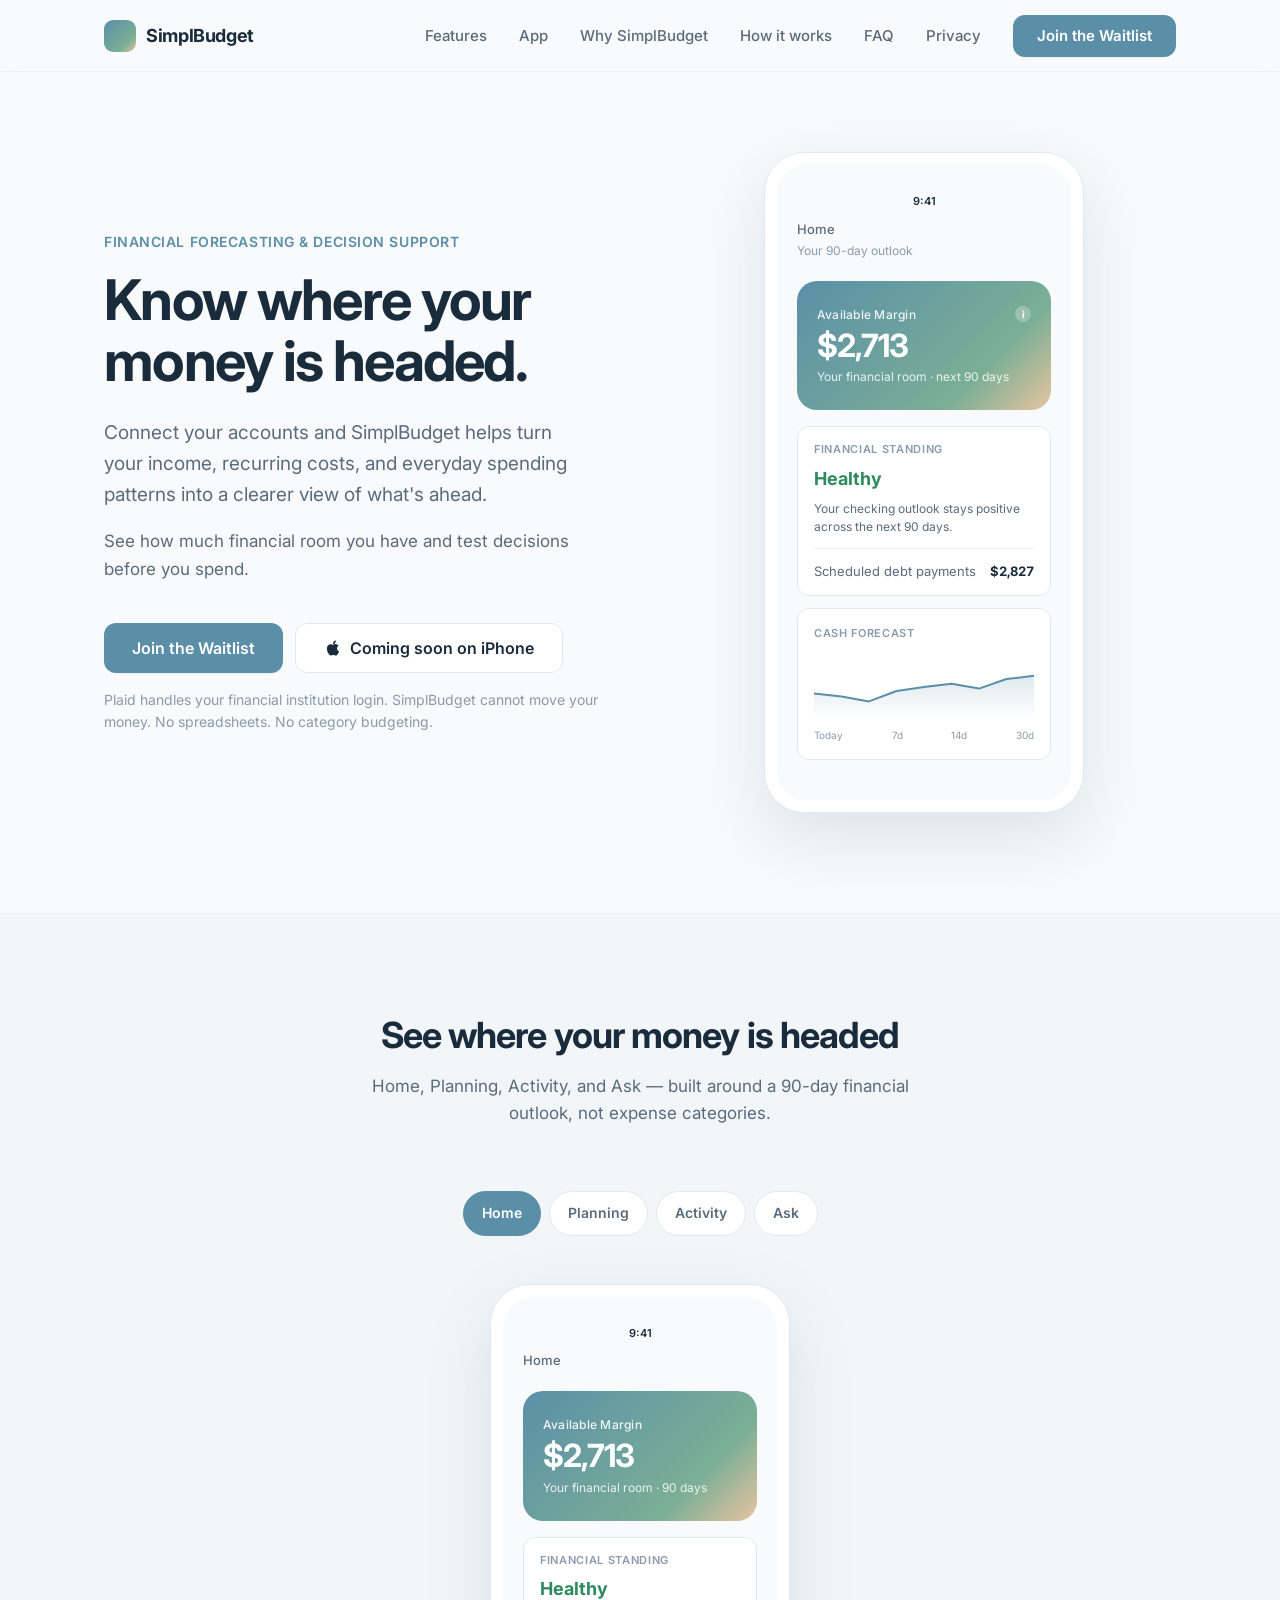
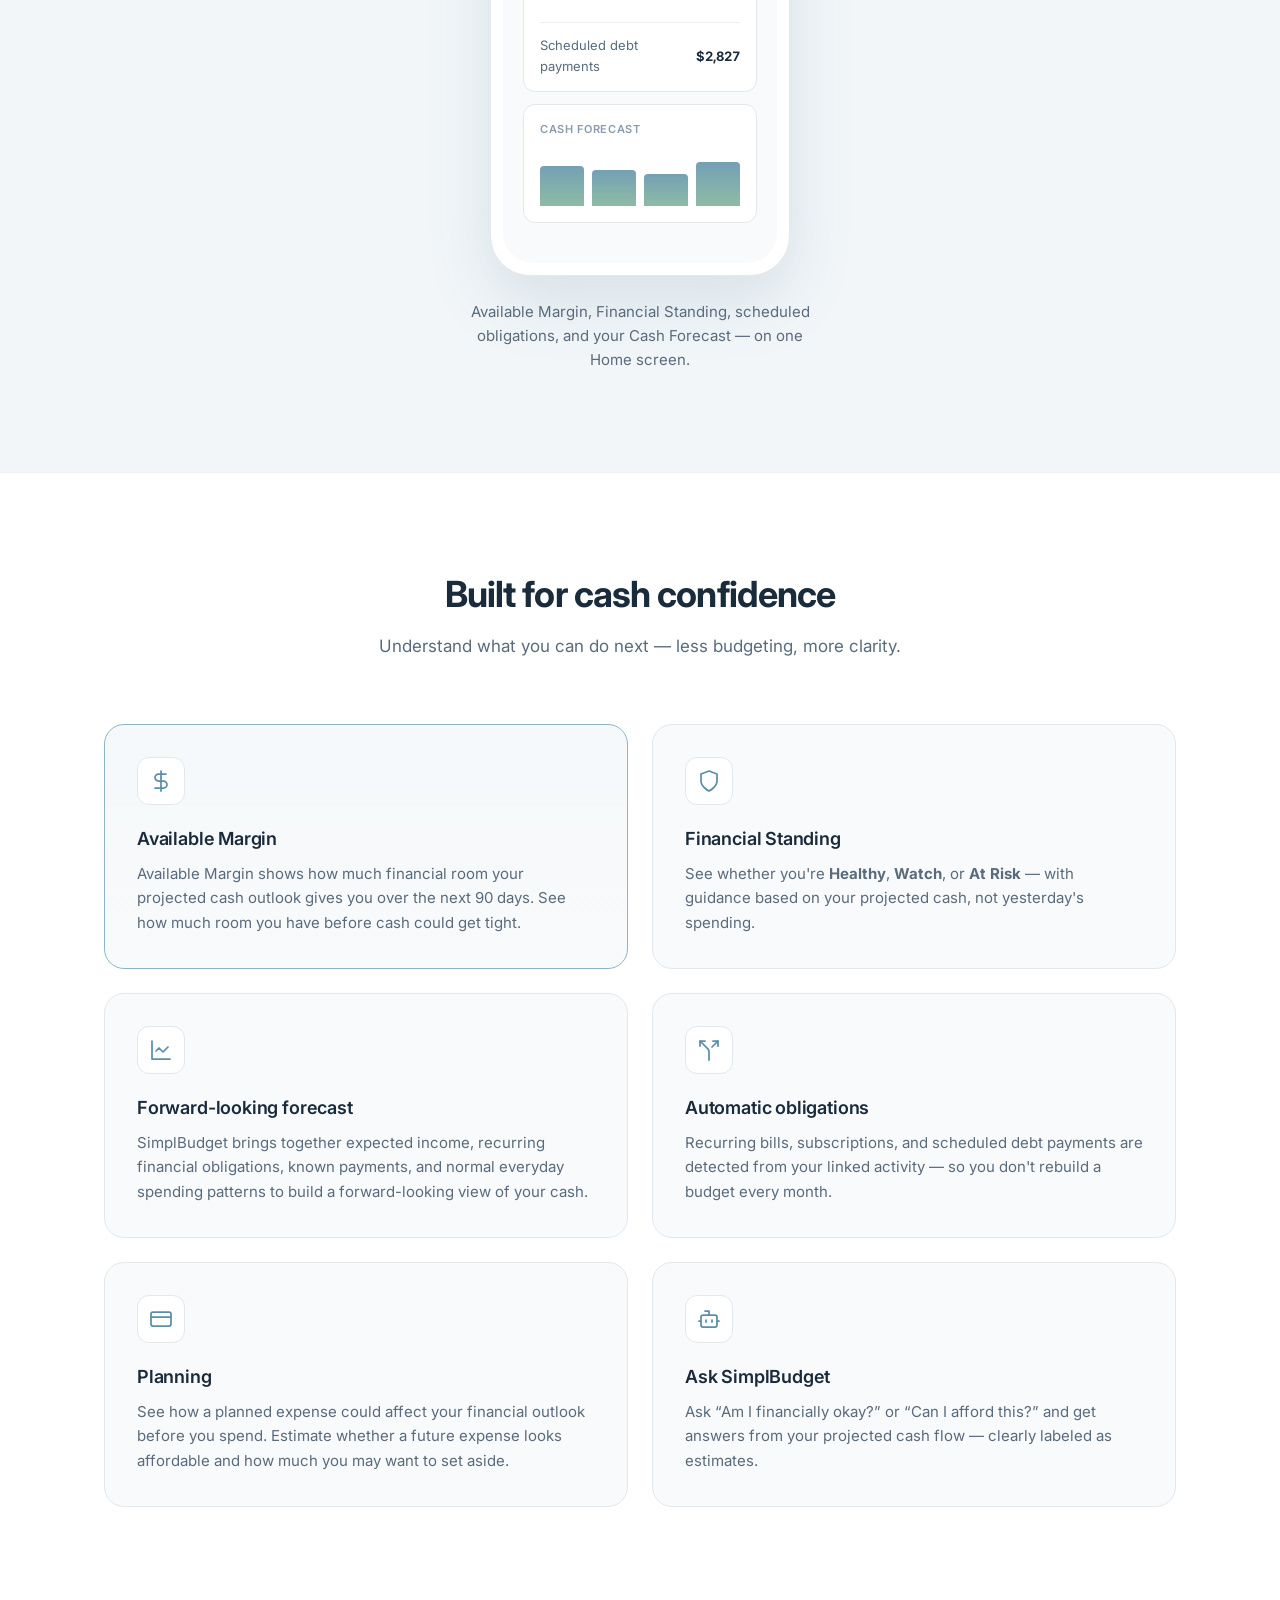
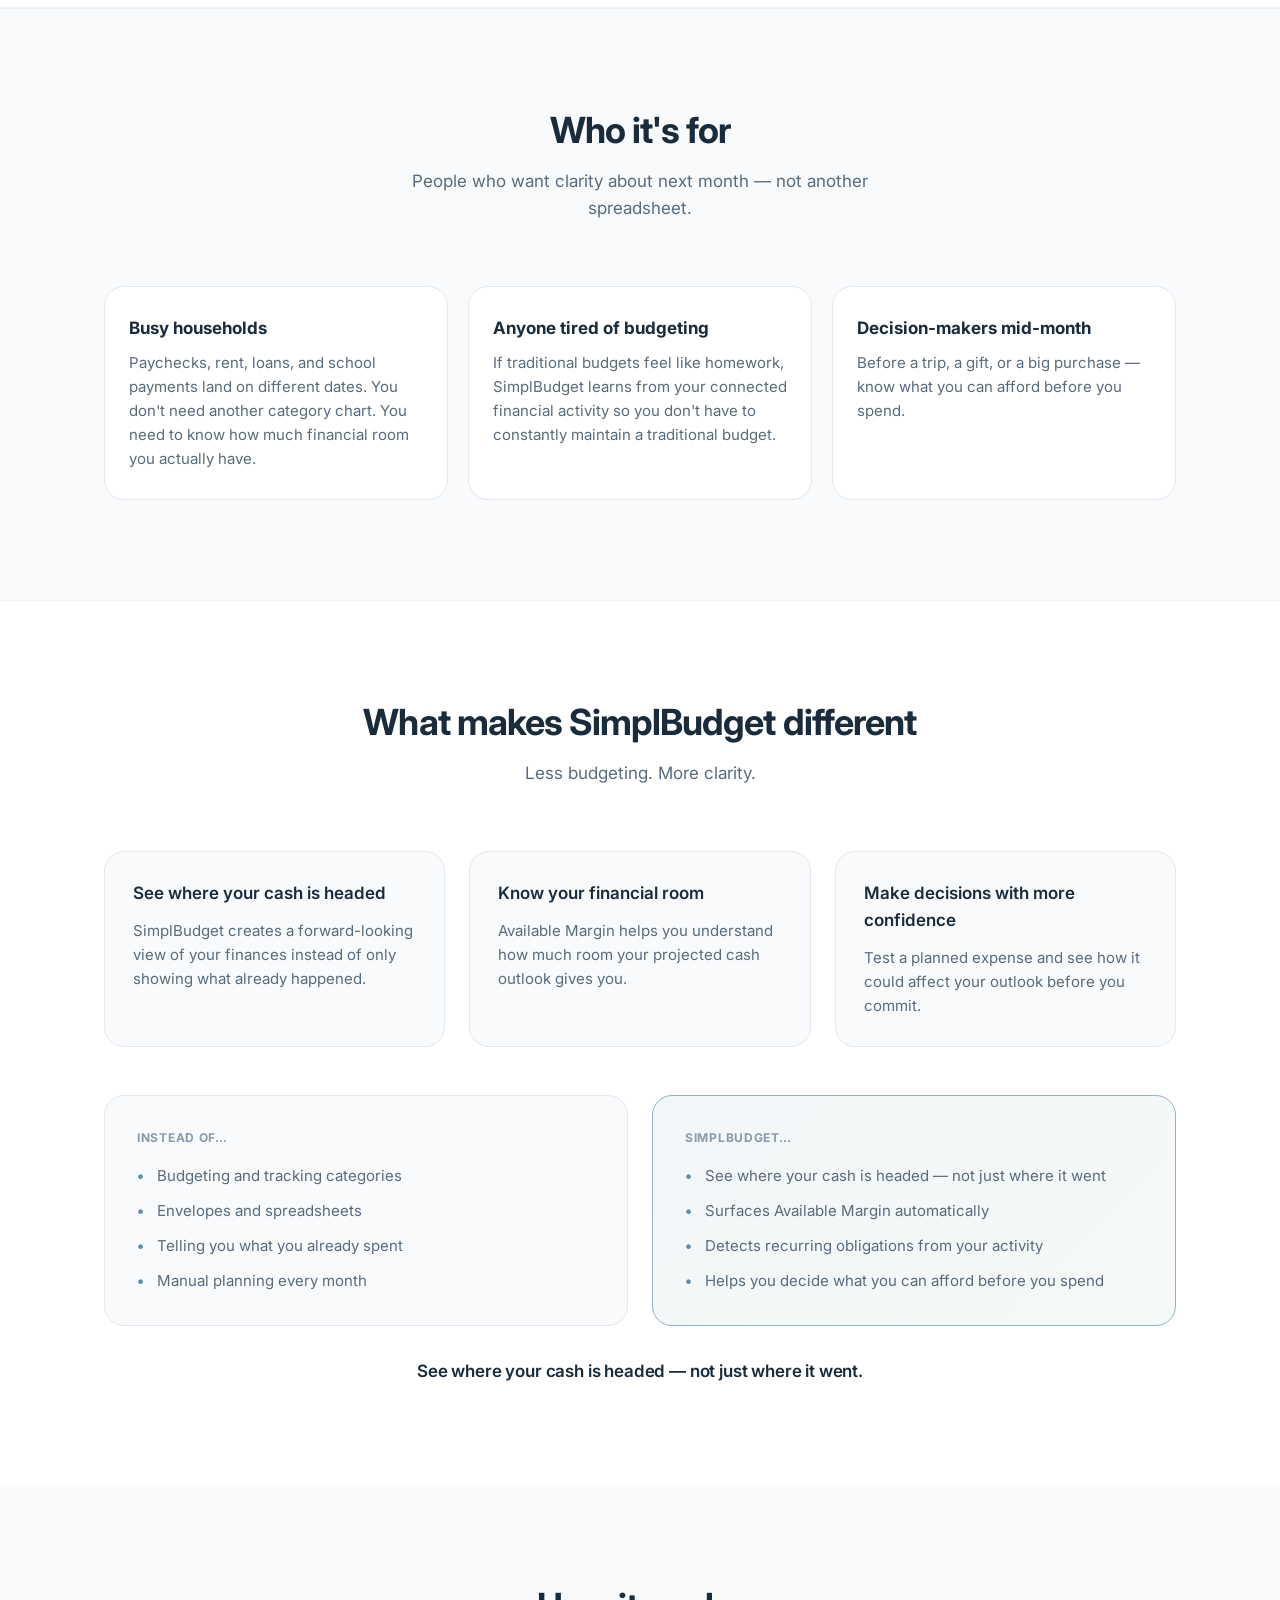
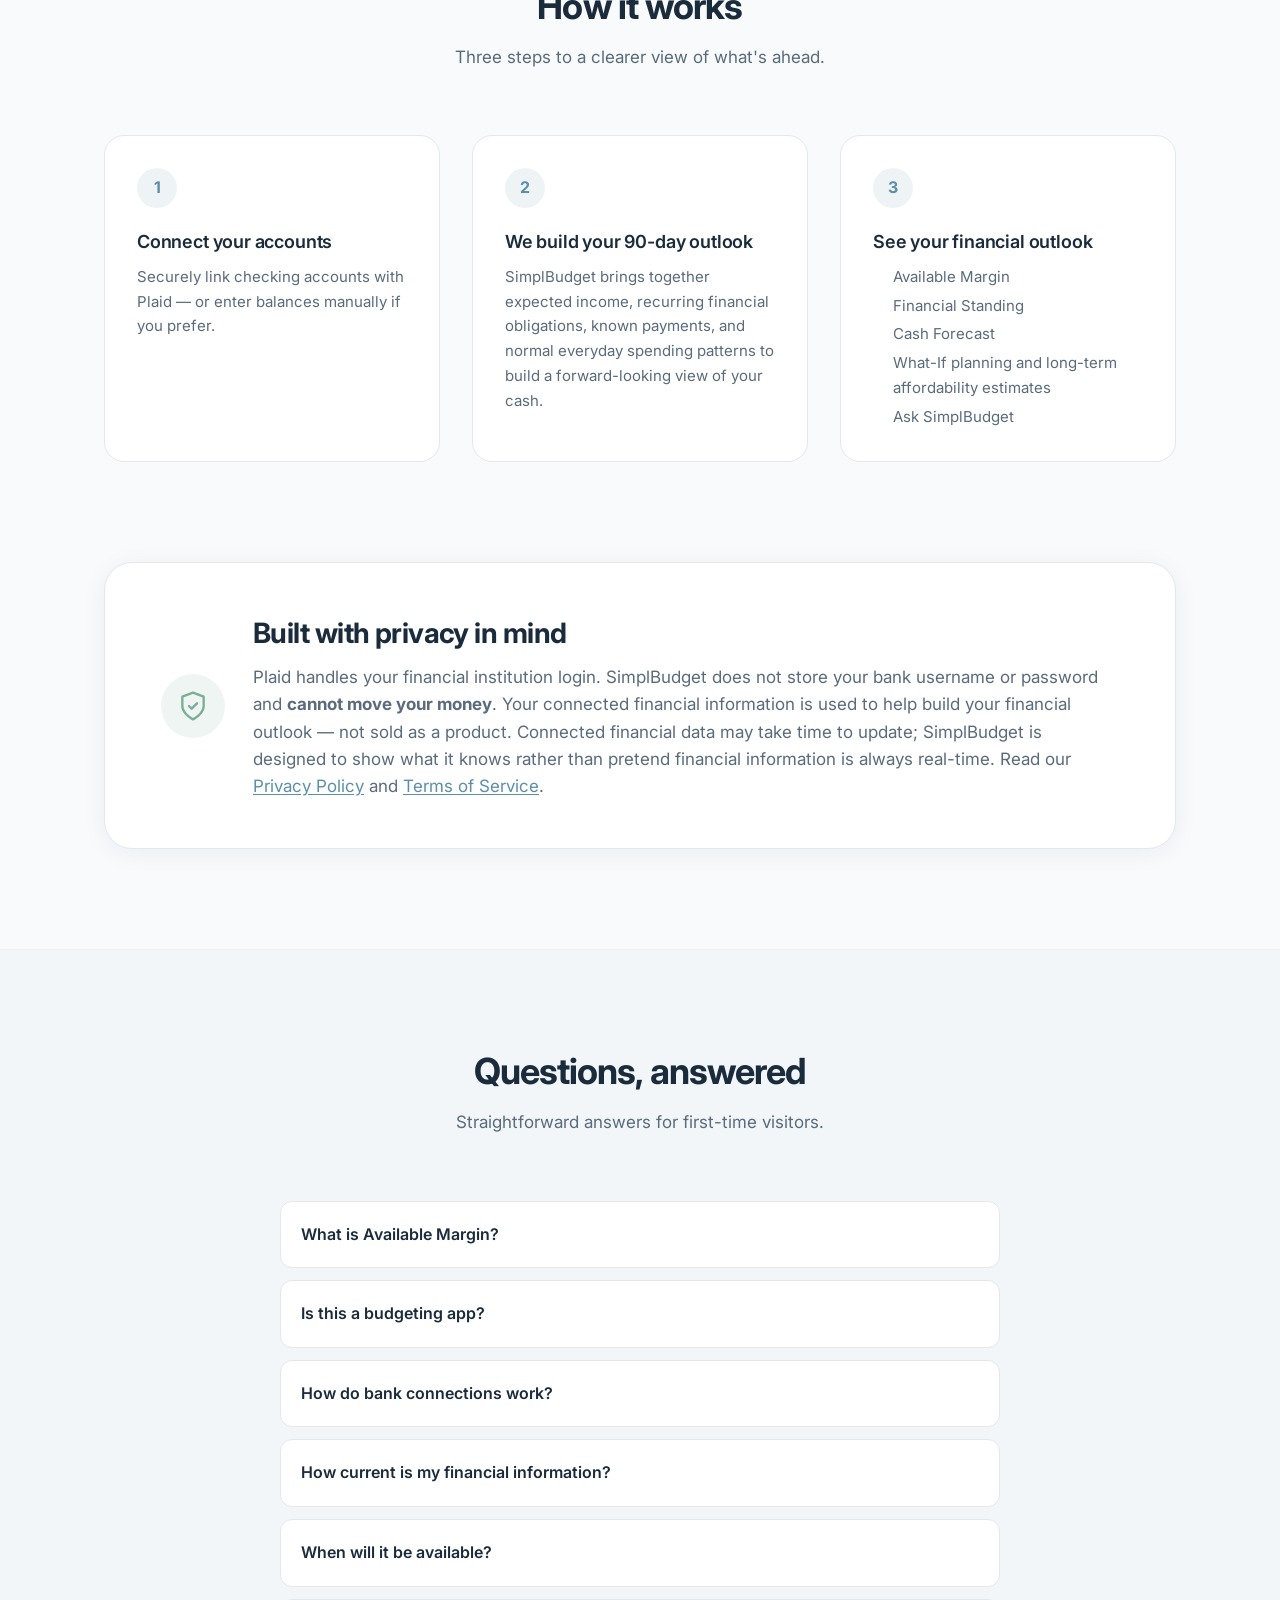
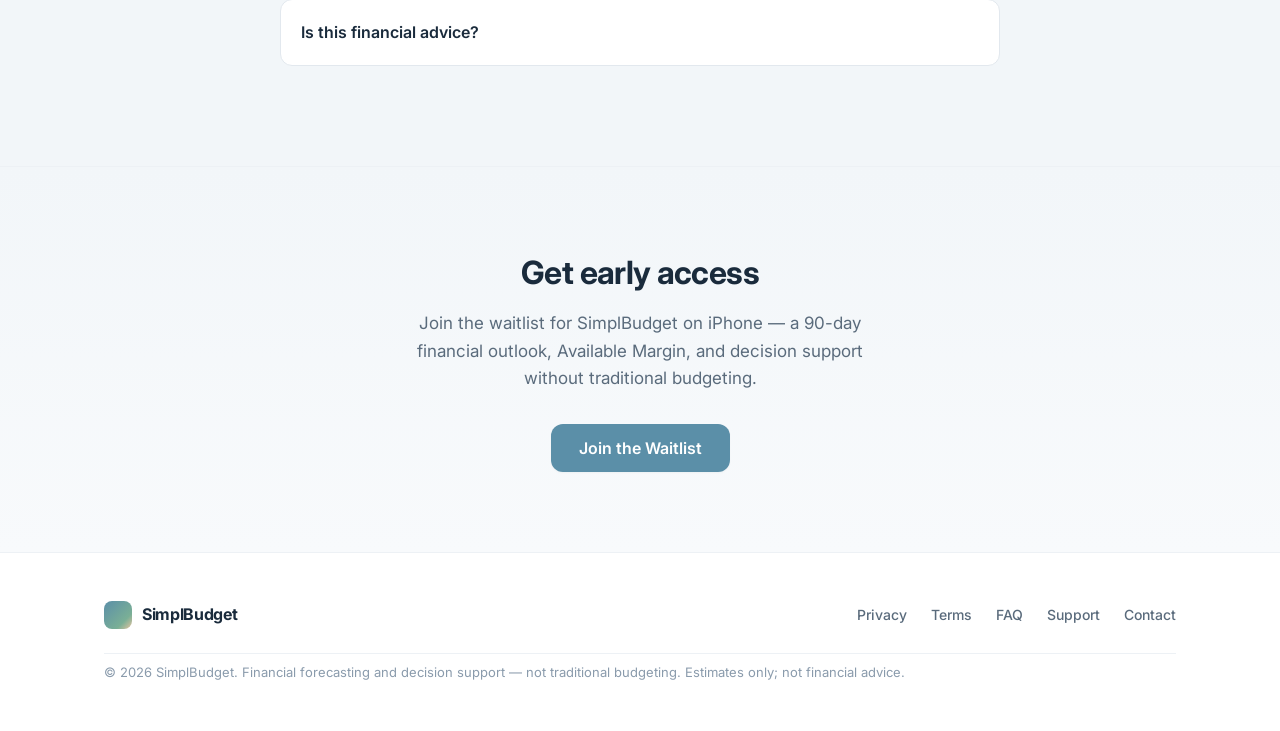
==== commit 45e4dbe8: "Refresh public copy to protect proprietary forecast mechanics. Replace lowest-balance/trough AM defi" ====
--- a/index.html
+++ b/index.html
@@ -3,8 +3,8 @@
 <head>
   <meta charset="UTF-8">
   <meta name="viewport" content="width=device-width, initial-scale=1.0">
-  <meta name="description" content="SimplBudget shows your Available Margin — the lowest your checking balance is projected to reach over the next 90 days — so you can spend with confidence.">
-  <meta name="keywords" content="Available Margin, cash flow forecast, personal finance, checking account, Plaid, iPhone finance app">
+  <meta name="description" content="SimplBudget is a financial forecasting app that helps you know where your money is headed — with a 90-day cash outlook, Available Margin, and decision support before you spend.">
+  <meta name="keywords" content="financial forecasting app, cash flow forecast, personal finance, 90-day financial outlook, Available Margin, know what you can afford, financial decision support, connected financial accounts, income and expenses, iPhone finance app">
   <meta name="author" content="SimplBudget">
   <meta name="robots" content="index, follow">
   <link rel="canonical" href="https://www.simplbudget.com/">
@@ -14,19 +14,19 @@
 
   <meta property="og:type" content="website">
   <meta property="og:url" content="https://www.simplbudget.com/">
-  <meta property="og:title" content="SimplBudget — Know if you're financially okay">
-  <meta property="og:description" content="Forward-looking cash clarity for your checking account. See Available Margin, upcoming obligations, and your 90-day outlook — without budgeting.">
+  <meta property="og:title" content="SimplBudget — Know where your money is headed">
+  <meta property="og:description" content="Less budgeting. More clarity. Connect your accounts for a 90-day cash outlook, Available Margin, and What-If planning — so you know what you can afford before you spend.">
   <meta property="og:site_name" content="SimplBudget">
   <meta property="og:locale" content="en_US">
   <meta property="og:image" content="https://www.simplbudget.com/assets/logo.png">
   <meta property="og:image:alt" content="SimplBudget">
 
   <meta name="twitter:card" content="summary">
-  <meta name="twitter:title" content="SimplBudget — Know if you're financially okay">
-  <meta name="twitter:description" content="See your Available Margin and 90-day cash outlook. Built for people who want clarity, not another budget spreadsheet.">
+  <meta name="twitter:title" content="SimplBudget — Know where your money is headed">
+  <meta name="twitter:description" content="Financial forecasting and decision support — see where your cash is headed, not just where it went. 90-day outlook and Available Margin without traditional budgeting.">
   <meta name="twitter:image" content="https://www.simplbudget.com/assets/logo.png">
 
-  <title>SimplBudget — Know if you're financially okay</title>
+  <title>SimplBudget — Know where your money is headed</title>
 
   <link rel="preconnect" href="https://fonts.googleapis.com">
   <link rel="preconnect" href="https://fonts.gstatic.com" crossorigin>
@@ -40,7 +40,7 @@
     "name": "SimplBudget",
     "applicationCategory": "FinanceApplication",
     "operatingSystem": "iOS",
-    "description": "SimplBudget projects checking-account cash flow over 90 days and surfaces Available Margin so you can understand whether upcoming bills and spending fit.",
+    "description": "SimplBudget is a financial forecasting and decision-support app that builds a 90-day cash outlook from connected accounts, expected income, recurring obligations, and everyday spending patterns.",
     "url": "https://www.simplbudget.com",
     "image": "https://www.simplbudget.com/assets/logo.png",
     "offers": {
@@ -51,10 +51,10 @@
     },
     "featureList": [
       "Available Margin",
-      "90-day Cash Forecast",
+      "90-day financial outlook",
       "Financial Standing",
-      "Planning scenarios",
-      "Funding Plans",
+      "What-If planning",
+      "Long-term affordability estimates",
       "Ask SimplBudget",
       "Plaid bank connections"
     ]
@@ -103,12 +103,14 @@
     <section class="hero" id="waitlist">
       <div class="container hero-inner">
         <div class="hero-content">
-          <p class="eyebrow">Cash confidence for checking accounts</p>
-          <h1>Know if you're financially okay.</h1>
+          <p class="eyebrow">Financial forecasting &amp; decision support</p>
+          <h1>Know where your money is headed.</h1>
           <p class="hero-subheadline">
-            SimplBudget looks ahead at your checking account — income, bills, and recurring obligations —
-            and shows your <strong>Available Margin</strong>: the lowest balance your forecast expects
-            over the next 90 days.
+            Connect your accounts and SimplBudget helps turn your income, recurring costs,
+            and everyday spending patterns into a clearer view of what's ahead.
+          </p>
+          <p class="hero-subheadline hero-subheadline-secondary">
+            See how much financial room you have and test decisions before you spend.
           </p>
           <div class="hero-actions">
             <button type="button" class="btn btn-primary btn-lg" data-waitlist-open>
@@ -121,7 +123,7 @@
               Coming soon on iPhone
             </span>
           </div>
-          <p class="hero-trust">Bank connections powered by Plaid. No spreadsheets. No category budgeting.</p>
+          <p class="hero-trust">Plaid handles your financial institution login. SimplBudget cannot move your money. No spreadsheets. No category budgeting.</p>
         </div>
 
         <div class="hero-visual" aria-hidden="true">
@@ -136,10 +138,10 @@
                 <div class="margin-card">
                   <div class="margin-card-top">
                     <span class="margin-label">Available Margin</span>
-                    <span class="info-dot" title="Lowest projected checking balance">i</span>
+                    <span class="info-dot" title="How much financial room your outlook gives you">i</span>
                   </div>
                   <span class="margin-amount">$2,713</span>
-                  <span class="margin-sub">Lowest projected balance · next 90 days</span>
+                  <span class="margin-sub">Your financial room · next 90 days</span>
                 </div>
                 <div class="standing-card">
                   <span class="standing-label">Financial Standing</span>
@@ -153,7 +155,7 @@
                 <div class="forecast-card">
                   <span class="forecast-label">Cash Forecast</span>
                   <div class="forecast-chart">
-                    <svg viewBox="0 0 280 80" preserveAspectRatio="none" role="img" aria-label="Projected checking balance chart">
+                    <svg viewBox="0 0 280 80" preserveAspectRatio="none" role="img" aria-label="90-day cash outlook chart">
                       <defs>
                         <linearGradient id="chart-fill" x1="0" y1="0" x2="0" y2="1">
                           <stop offset="0%" stop-color="#5B8FA8" stop-opacity="0.2"/>
@@ -179,7 +181,7 @@
       <div class="container">
         <div class="section-header">
           <h2>See where your money is headed</h2>
-          <p>Home, Planning, Activity, and Ask — built around projected cash, not expense categories.</p>
+          <p>Home, Planning, Activity, and Ask — built around a 90-day financial outlook, not expense categories.</p>
         </div>
         <div class="screen-tabs" role="tablist" aria-label="App screens">
           <button type="button" class="screen-tab is-active" role="tab" aria-selected="true" data-screen="home">Home</button>
@@ -197,7 +199,7 @@
                   <div class="margin-card">
                     <span class="margin-label">Available Margin</span>
                     <span class="margin-amount">$2,713</span>
-                    <span class="margin-sub">Lowest projected balance · 90 days</span>
+                    <span class="margin-sub">Your financial room · 90 days</span>
                   </div>
                   <div class="standing-card">
                     <span class="standing-label">Financial Standing</span>
@@ -234,13 +236,13 @@
                     <div class="scenario-verdict verdict-safe">This purchase fits within your projected outlook.</div>
                   </div>
                   <div class="planning-actions">
-                    <span class="pill">What-if scenarios</span>
-                    <span class="pill">Funding Plans</span>
+                    <span class="pill">Short-term What-If</span>
+                    <span class="pill">Long-term planning</span>
                   </div>
                 </div>
               </div>
             </div>
-            <p class="screen-caption">Preview purchases and savings goals against your real projected cash — before you commit.</p>
+            <p class="screen-caption">Preview purchases and long-term goals against your projected outlook — before you commit.</p>
           </div>
           <div class="screen-panel" id="screen-activity" role="tabpanel" hidden>
             <div class="phone-frame phone-frame-lg">
@@ -273,7 +275,7 @@
                     <span class="ask-chip">What is affecting my Available Margin?</span>
                   </div>
                   <div class="ask-response">
-                    <p>Your Available Margin is <strong>$2,713</strong> — the lowest your checking balance is projected to reach over the next 90 days.</p>
+                    <p>Your Available Margin is <strong>$2,713</strong> — an estimate of how much financial room your projected cash outlook gives you over the next 90 days.</p>
                   </div>
                 </div>
               </div>
@@ -288,7 +290,7 @@
       <div class="container">
         <div class="section-header">
           <h2>Built for cash confidence</h2>
-          <p>Understand what you can do next — without managing a traditional budget.</p>
+          <p>Understand what you can do next — less budgeting, more clarity.</p>
         </div>
         <div class="features-grid">
           <article class="feature-card feature-card-highlight">
@@ -298,7 +300,7 @@
               </svg>
             </div>
             <h3>Available Margin</h3>
-            <p>The lowest projected checking balance over your next 90 days. One number for how much room you have before cash gets tight.</p>
+            <p>Available Margin shows how much financial room your projected cash outlook gives you over the next 90 days. See how much room you have before cash could get tight.</p>
           </article>
           <article class="feature-card">
             <div class="feature-icon">
@@ -316,7 +318,7 @@
               </svg>
             </div>
             <h3>Forward-looking forecast</h3>
-            <p>A clear 90-day outlook that combines expected income, recurring obligations, and everyday spending patterns.</p>
+            <p>SimplBudget brings together expected income, recurring financial obligations, known payments, and normal everyday spending patterns to build a forward-looking view of your cash.</p>
           </article>
           <article class="feature-card">
             <div class="feature-icon">
@@ -333,8 +335,8 @@
                 <rect x="2" y="5" width="20" height="14" rx="2"/><path d="M2 10h20"/>
               </svg>
             </div>
-            <h3>Planning &amp; Funding Plans</h3>
-            <p>Ask “what if?” for a purchase, or plan a goal per paycheck — without creating future cash shortages in your outlook.</p>
+            <h3>Planning</h3>
+            <p>See how a planned expense could affect your financial outlook before you spend. Estimate whether a future expense looks affordable and how much you may want to set aside.</p>
           </article>
           <article class="feature-card">
             <div class="feature-icon">
@@ -358,15 +360,15 @@
         <div class="audience-grid">
           <article class="audience-card">
             <h3>Busy households</h3>
-            <p>Paychecks, rent, loans, and school payments land on different dates. You need the trough, not a category pie chart.</p>
+            <p>Paychecks, rent, loans, and school payments land on different dates. You don't need another category chart. You need to know how much financial room you actually have.</p>
           </article>
           <article class="audience-card">
             <h3>Anyone tired of budgeting</h3>
-            <p>If traditional budgets feel like homework, SimplBudget focuses on whether your checking account stays okay.</p>
+            <p>If traditional budgets feel like homework, SimplBudget learns from your connected financial activity so you don't have to constantly maintain a traditional budget.</p>
           </article>
           <article class="audience-card">
             <h3>Decision-makers mid-month</h3>
-            <p>Before a trip, a gift, or a big purchase — see how it lands against Available Margin.</p>
+            <p>Before a trip, a gift, or a big purchase — know what you can afford before you spend.</p>
           </article>
         </div>
       </div>
@@ -376,7 +378,21 @@
       <div class="container">
         <div class="section-header">
           <h2>What makes SimplBudget different</h2>
-          <p>Forward-looking clarity — not category tracking.</p>
+          <p>Less budgeting. More clarity.</p>
+        </div>
+        <div class="benefits-grid">
+          <article class="benefit-card">
+            <h3>See where your cash is headed</h3>
+            <p>SimplBudget creates a forward-looking view of your finances instead of only showing what already happened.</p>
+          </article>
+          <article class="benefit-card">
+            <h3>Know your financial room</h3>
+            <p>Available Margin helps you understand how much room your projected cash outlook gives you.</p>
+          </article>
+          <article class="benefit-card">
+            <h3>Make decisions with more confidence</h3>
+            <p>Test a planned expense and see how it could affect your outlook before you commit.</p>
+          </article>
         </div>
         <div class="compare-grid">
           <div class="compare-card compare-old">
@@ -391,14 +407,14 @@
           <div class="compare-card compare-new">
             <span class="compare-label">SimplBudget…</span>
             <ul>
-              <li>Projects your checking cash over 90 days</li>
+              <li>See where your cash is headed — not just where it went</li>
               <li>Surfaces Available Margin automatically</li>
               <li>Detects recurring obligations from your activity</li>
-              <li>Helps you decide what you can safely do next</li>
+              <li>Helps you decide what you can afford before you spend</li>
             </ul>
           </div>
         </div>
-        <p class="compare-tagline">No budgeting. No envelopes. No spreadsheets.</p>
+        <p class="compare-tagline">See where your cash is headed — not just where it went.</p>
       </div>
     </section>
 
@@ -406,7 +422,7 @@
       <div class="container">
         <div class="section-header">
           <h2>How it works</h2>
-          <p>Three steps to knowing if you're financially okay.</p>
+          <p>Three steps to a clearer view of what's ahead.</p>
         </div>
         <ol class="steps">
           <li class="step">
@@ -420,12 +436,7 @@
             <span class="step-number">2</span>
             <div class="step-content">
               <h3>We build your 90-day outlook</h3>
-              <ul class="step-list">
-                <li>Expected income</li>
-                <li>Recurring bills and subscriptions</li>
-                <li>Scheduled debt payments</li>
-                <li>Everyday spending patterns</li>
-              </ul>
+              <p>SimplBudget brings together expected income, recurring financial obligations, known payments, and normal everyday spending patterns to build a forward-looking view of your cash.</p>
             </div>
           </li>
           <li class="step">
@@ -436,7 +447,8 @@
                 <li>Available Margin</li>
                 <li>Financial Standing</li>
                 <li>Cash Forecast</li>
-                <li>Planning, Funding Plans, and Ask</li>
+                <li>What-If planning and long-term affordability estimates</li>
+                <li>Ask SimplBudget</li>
               </ul>
             </div>
           </li>
@@ -456,8 +468,10 @@
           <div class="privacy-content">
             <h2>Built with privacy in mind</h2>
             <p>
-              Bank connections are powered by <strong>Plaid</strong>. SimplBudget never stores your online banking credentials.
-              Data is used to generate your projected cash outlook and in-app guidance — not sold as a product.
+              Plaid handles your financial institution login. SimplBudget does not store your bank username or password
+              and <strong>cannot move your money</strong>. Your connected financial information is used to help build
+              your financial outlook — not sold as a product. Connected financial data may take time to update;
+              SimplBudget is designed to show what it knows rather than pretend financial information is always real-time.
               Read our <a href="/privacy.html">Privacy Policy</a> and <a href="/terms.html">Terms of Service</a>.
             </p>
           </div>
@@ -474,15 +488,19 @@
         <div class="faq-list">
           <details class="faq-item">
             <summary>What is Available Margin?</summary>
-            <p>Available Margin is the lowest projected checking balance over the next 90 days. It is an estimate based on your linked activity and detected patterns — not a guarantee.</p>
+            <p>Available Margin is an estimate of your financial room based on your projected cash outlook over the next 90 days. SimplBudget considers information from your connected accounts and the financial patterns it has identified to help show how much room you may have before cash gets tight. It is an estimate, not a guarantee.</p>
           </details>
           <details class="faq-item">
             <summary>Is this a budgeting app?</summary>
-            <p>No. SimplBudget does not ask you to assign every purchase to a category. It focuses on whether your checking account stays okay as bills and income land.</p>
+            <p>No. SimplBudget is a financial forecasting and decision-support app. It helps you see where your money is headed and understand what you can afford — without assigning every purchase to a category.</p>
           </details>
           <details class="faq-item">
             <summary>How do bank connections work?</summary>
             <p>Connections use Plaid. You authenticate with your institution through Plaid’s secure flow. SimplBudget does not see or store your bank username or password.</p>
+          </details>
+          <details class="faq-item">
+            <summary>How current is my financial information?</summary>
+            <p>Financial information from connected institutions may take time to update, so SimplBudget's forecasts are estimates based on the information currently available.</p>
           </details>
           <details class="faq-item">
             <summary>When will it be available?</summary>
@@ -499,7 +517,7 @@
     <section class="cta-banner">
       <div class="container cta-inner">
         <h2>Get early access</h2>
-        <p>Join the waitlist for SimplBudget on iPhone — Available Margin, a 90-day outlook, and cash confidence without budgeting.</p>
+        <p>Join the waitlist for SimplBudget on iPhone — a 90-day financial outlook, Available Margin, and decision support without traditional budgeting.</p>
         <button type="button" class="btn btn-primary btn-lg" data-waitlist-open>
           Join the Waitlist
         </button>
@@ -521,7 +539,7 @@
         <a href="mailto:support@simplbudget.com">Support</a>
         <a href="mailto:info@simplbudget.com">Contact</a>
       </nav>
-      <p class="copyright">&copy; 2026 SimplBudget. Personal finance forecasting — not budgeting. Estimates only; not financial advice.</p>
+      <p class="copyright">&copy; 2026 SimplBudget. Financial forecasting and decision support — not traditional budgeting. Estimates only; not financial advice.</p>
     </div>
   </footer>
 
@@ -580,6 +598,7 @@
     </div>
   </div>
 
+  <script src="config.js" defer></script>
   <script src="script.js" defer></script>
 </body>
 </html>
--- a/style.css
+++ b/style.css
@@ -292,6 +292,11 @@
   line-height: 1.65;
   color: var(--color-text-secondary);
   max-width: 480px;
+  margin-bottom: 16px;
+}
+
+.hero-subheadline-secondary {
+  font-size: 1.0625rem;
   margin-bottom: 40px;
 }
 
@@ -1129,6 +1134,33 @@
   grid-template-columns: 1fr 1fr;
   gap: 24px;
   margin-bottom: 32px;
+}
+
+.benefits-grid {
+  display: grid;
+  grid-template-columns: repeat(3, 1fr);
+  gap: 24px;
+  margin-bottom: 48px;
+}
+
+.benefit-card {
+  padding: 28px;
+  border-radius: var(--radius-lg);
+  border: 1px solid var(--color-border);
+  background: var(--color-bg);
+}
+
+.benefit-card h3 {
+  font-size: 1.0625rem;
+  font-weight: 600;
+  margin-bottom: 12px;
+  color: var(--color-text);
+}
+
+.benefit-card p {
+  font-size: 0.9375rem;
+  line-height: 1.6;
+  color: var(--color-text-secondary);
 }
 
 .compare-card {
@@ -1316,6 +1348,11 @@
     grid-template-columns: 1fr;
   }
 
+  .benefits-grid {
+    grid-template-columns: 1fr;
+    margin-bottom: 32px;
+  }
+
   .screen-tabs {
     gap: 6px;
   }
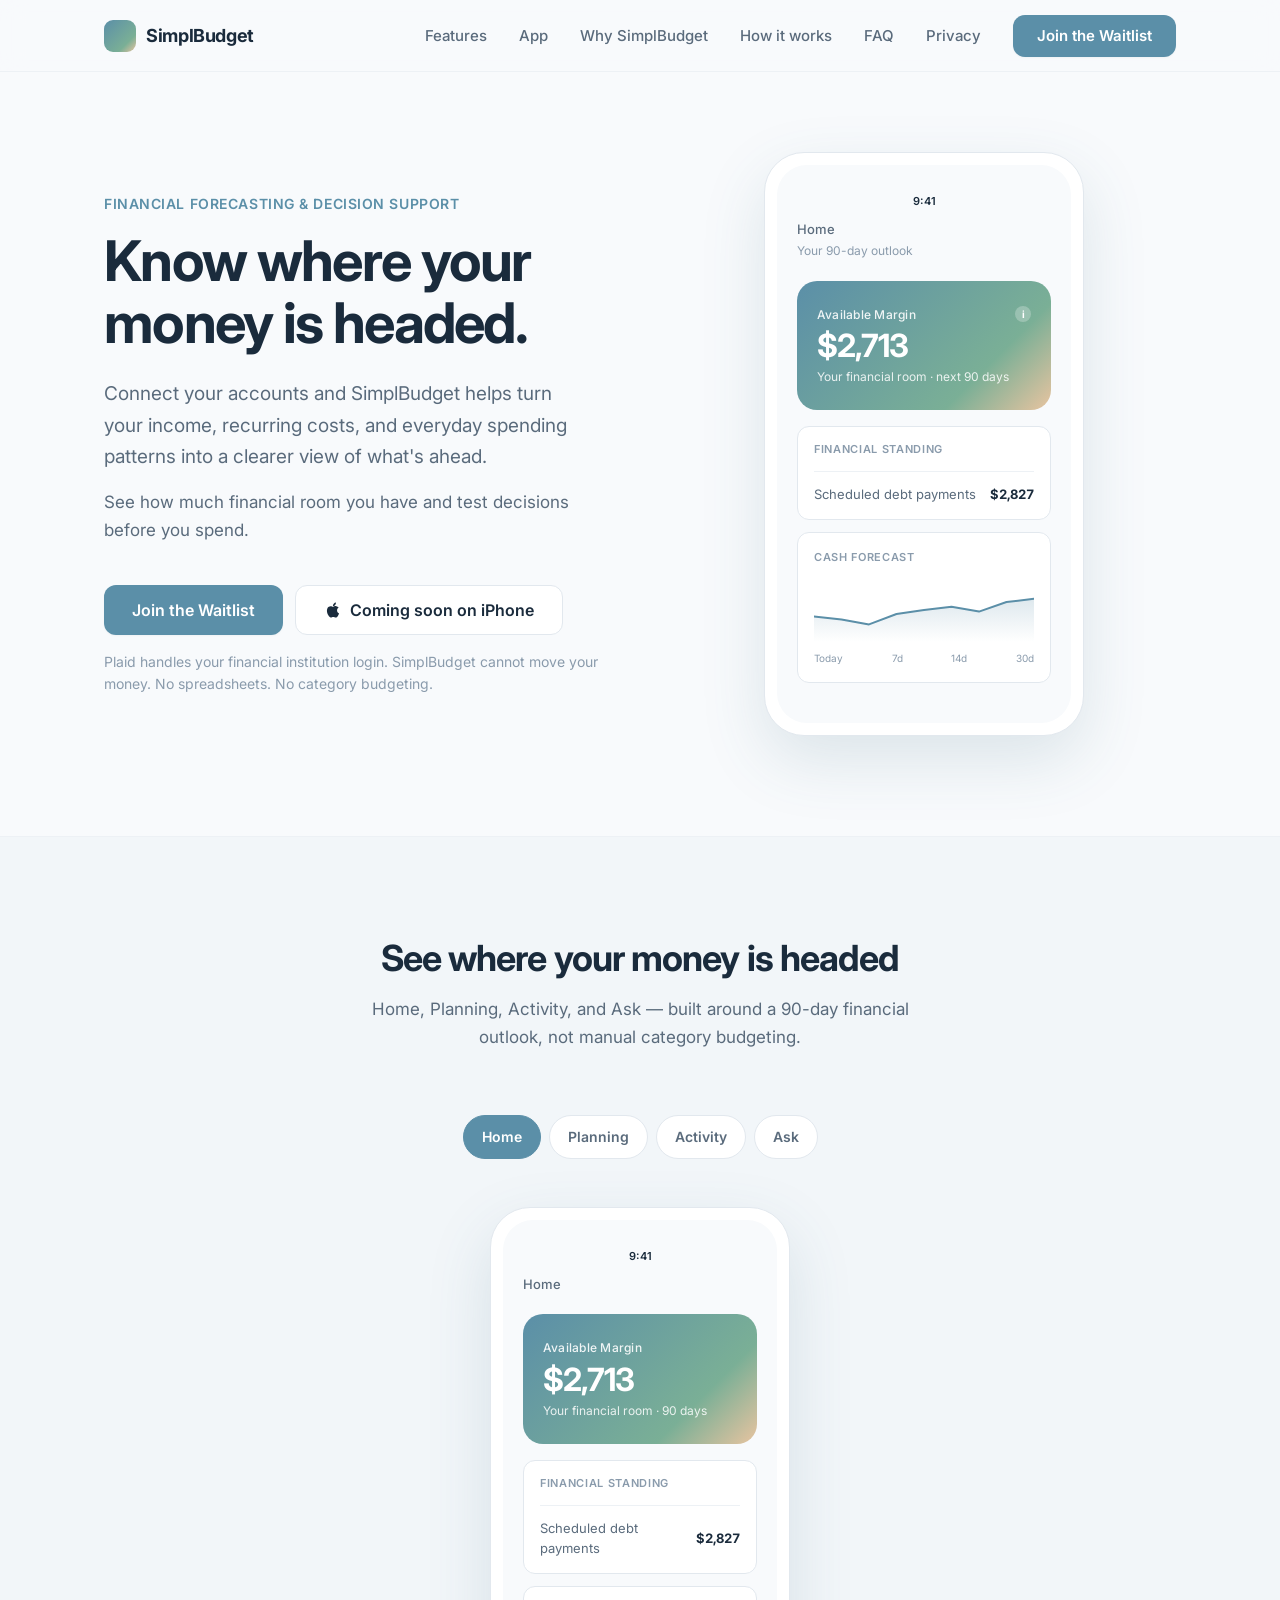
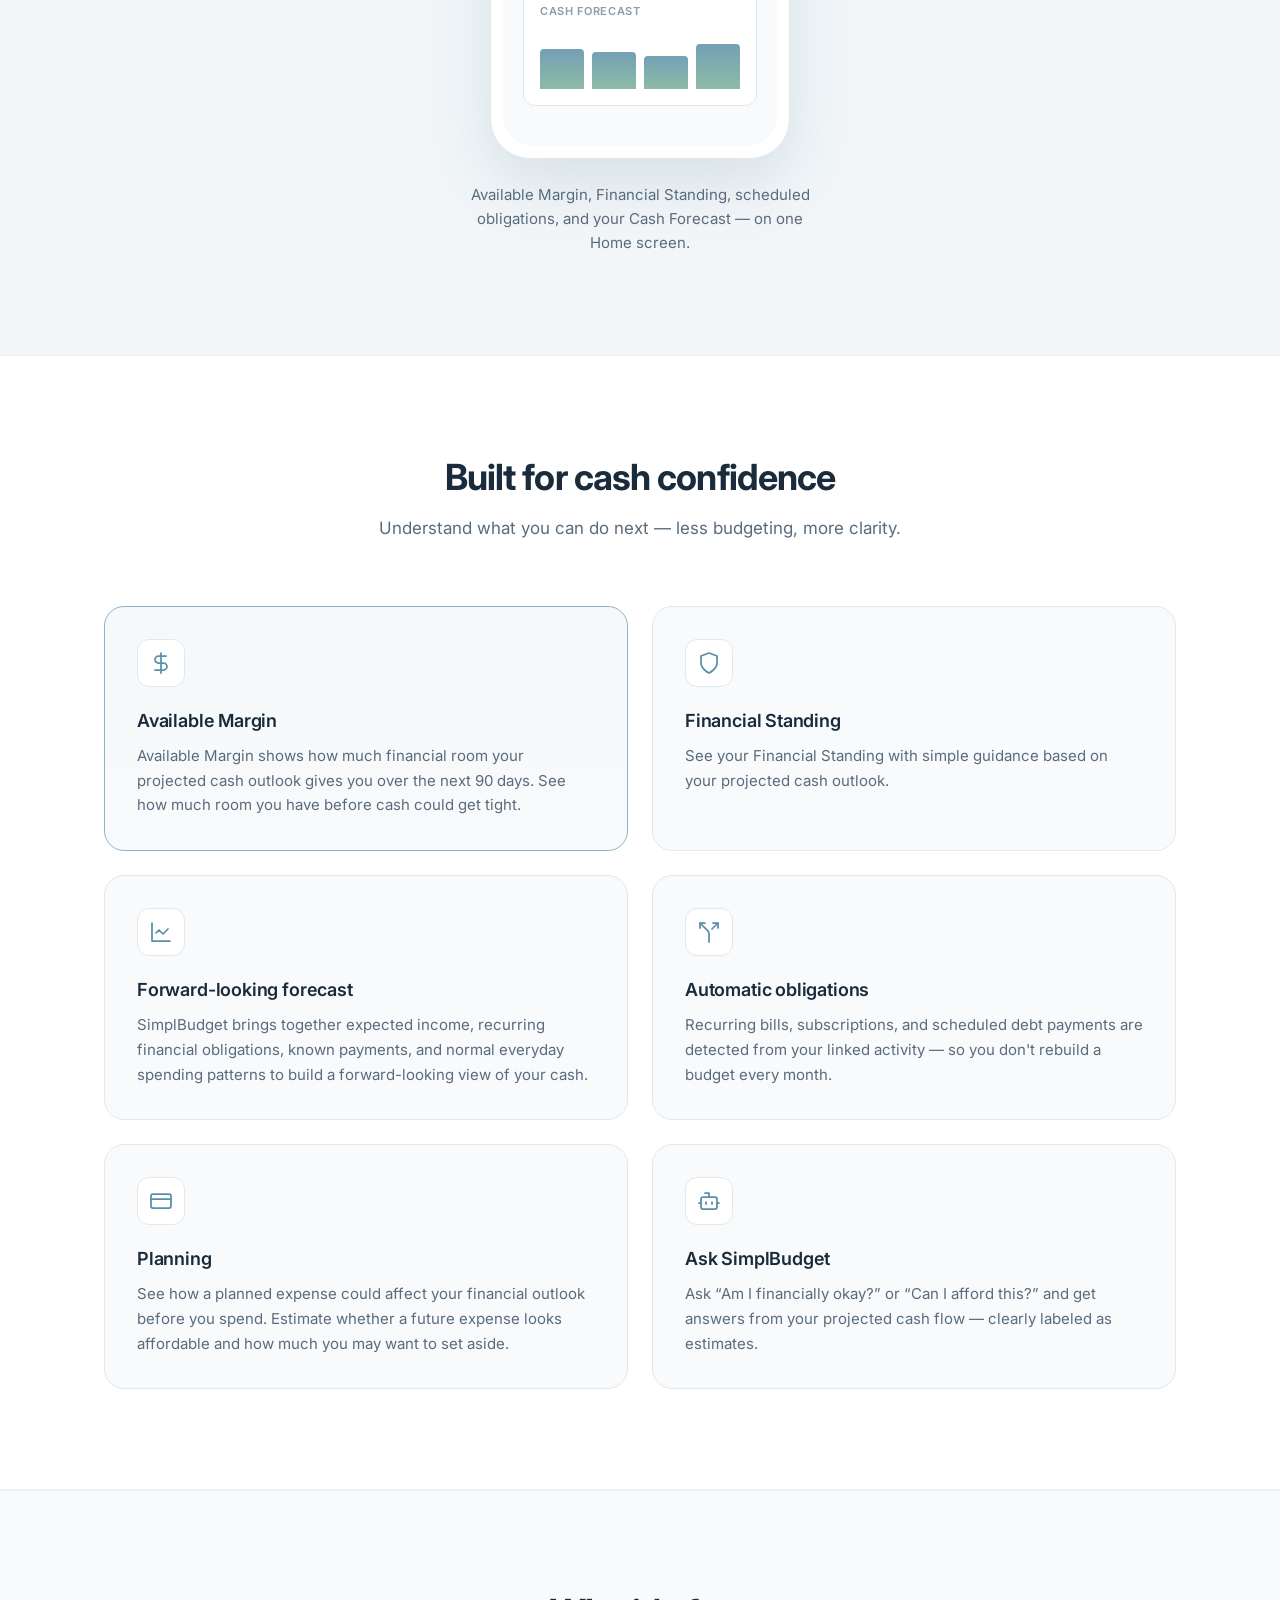
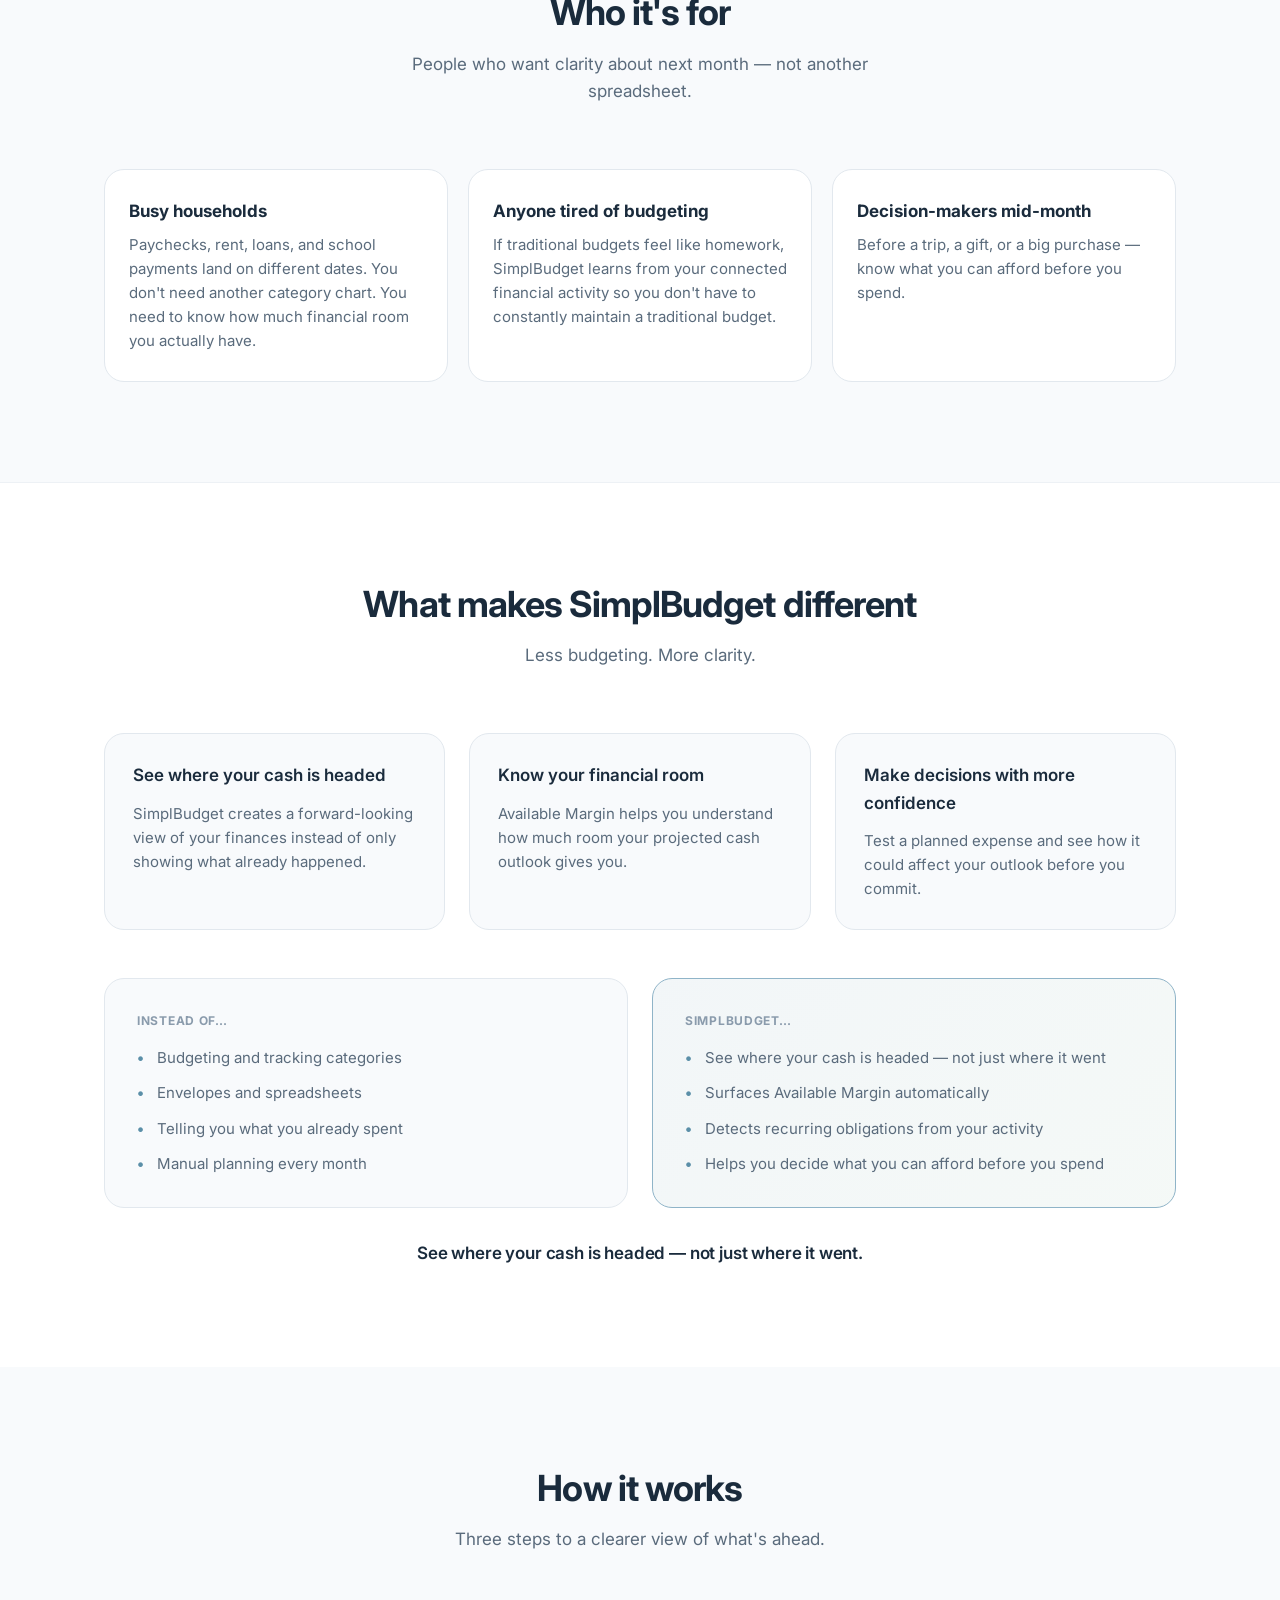
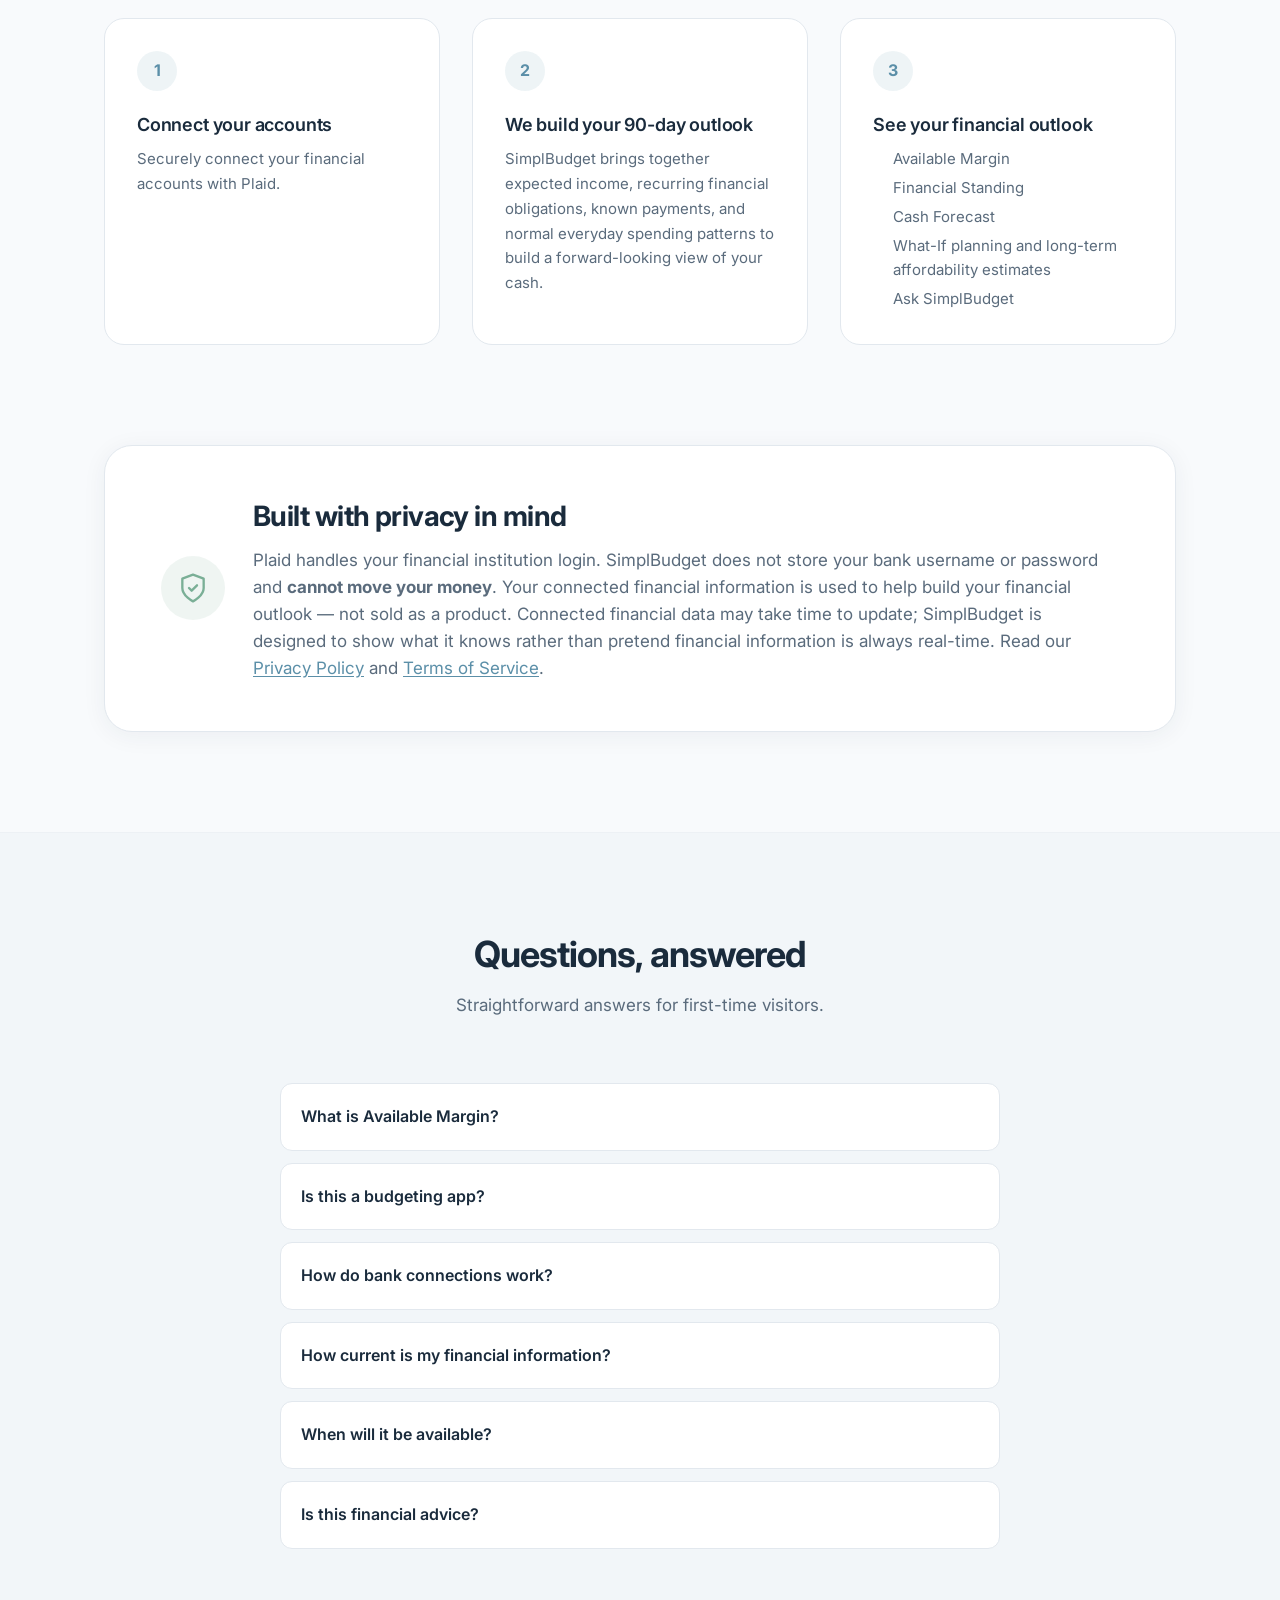
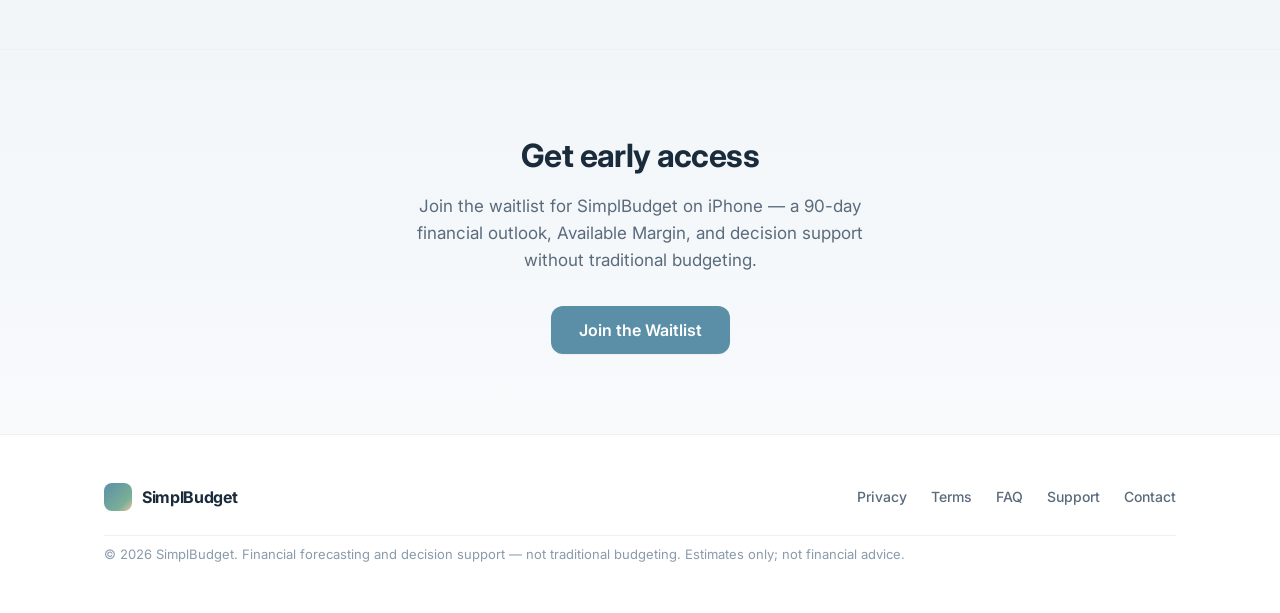
==== commit 2448e7f6: "Align website copy with current production Financial Standing presentation. Remove future state name" ====
--- a/index.html
+++ b/index.html
@@ -145,8 +145,6 @@
                 </div>
                 <div class="standing-card">
                   <span class="standing-label">Financial Standing</span>
-                  <span class="standing-status status-healthy">Healthy</span>
-                  <p class="standing-rec">Your checking outlook stays positive across the next 90 days.</p>
                   <div class="standing-debt">
                     <span>Scheduled debt payments</span>
                     <strong>$2,827</strong>
@@ -181,7 +179,7 @@
       <div class="container">
         <div class="section-header">
           <h2>See where your money is headed</h2>
-          <p>Home, Planning, Activity, and Ask — built around a 90-day financial outlook, not expense categories.</p>
+          <p>Home, Planning, Activity, and Ask — built around a 90-day financial outlook, not manual category budgeting.</p>
         </div>
         <div class="screen-tabs" role="tablist" aria-label="App screens">
           <button type="button" class="screen-tab is-active" role="tab" aria-selected="true" data-screen="home">Home</button>
@@ -203,7 +201,6 @@
                   </div>
                   <div class="standing-card">
                     <span class="standing-label">Financial Standing</span>
-                    <span class="standing-status status-healthy">Healthy</span>
                     <div class="standing-debt">
                       <span>Scheduled debt payments</span>
                       <strong>$2,827</strong>
@@ -309,7 +306,7 @@
               </svg>
             </div>
             <h3>Financial Standing</h3>
-            <p>See whether you're <strong>Healthy</strong>, <strong>Watch</strong>, or <strong>At Risk</strong> — with guidance based on your projected cash, not yesterday's spending.</p>
+            <p>See your Financial Standing with simple guidance based on your projected cash outlook.</p>
           </article>
           <article class="feature-card">
             <div class="feature-icon">
@@ -429,7 +426,7 @@
             <span class="step-number">1</span>
             <div class="step-content">
               <h3>Connect your accounts</h3>
-              <p>Securely link checking accounts with Plaid — or enter balances manually if you prefer.</p>
+              <p>Securely connect your financial accounts with Plaid.</p>
             </div>
           </li>
           <li class="step">
